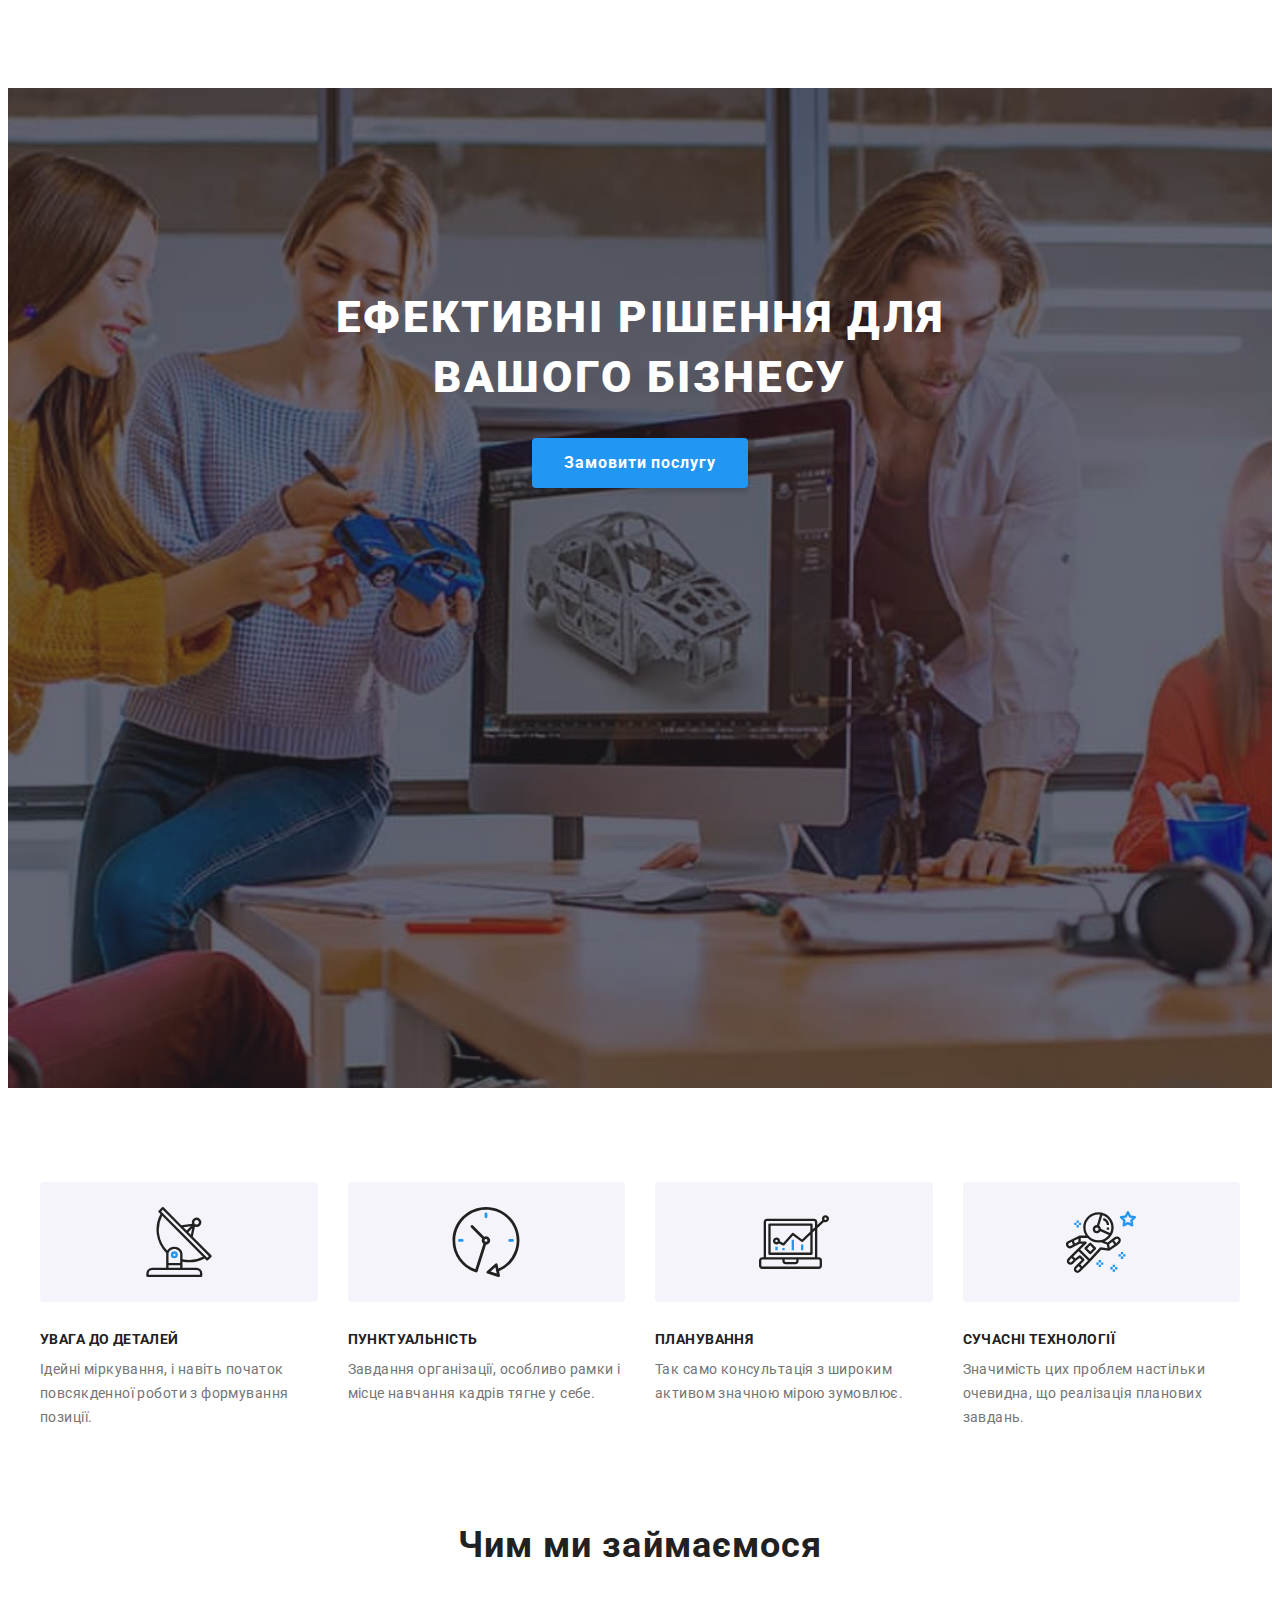
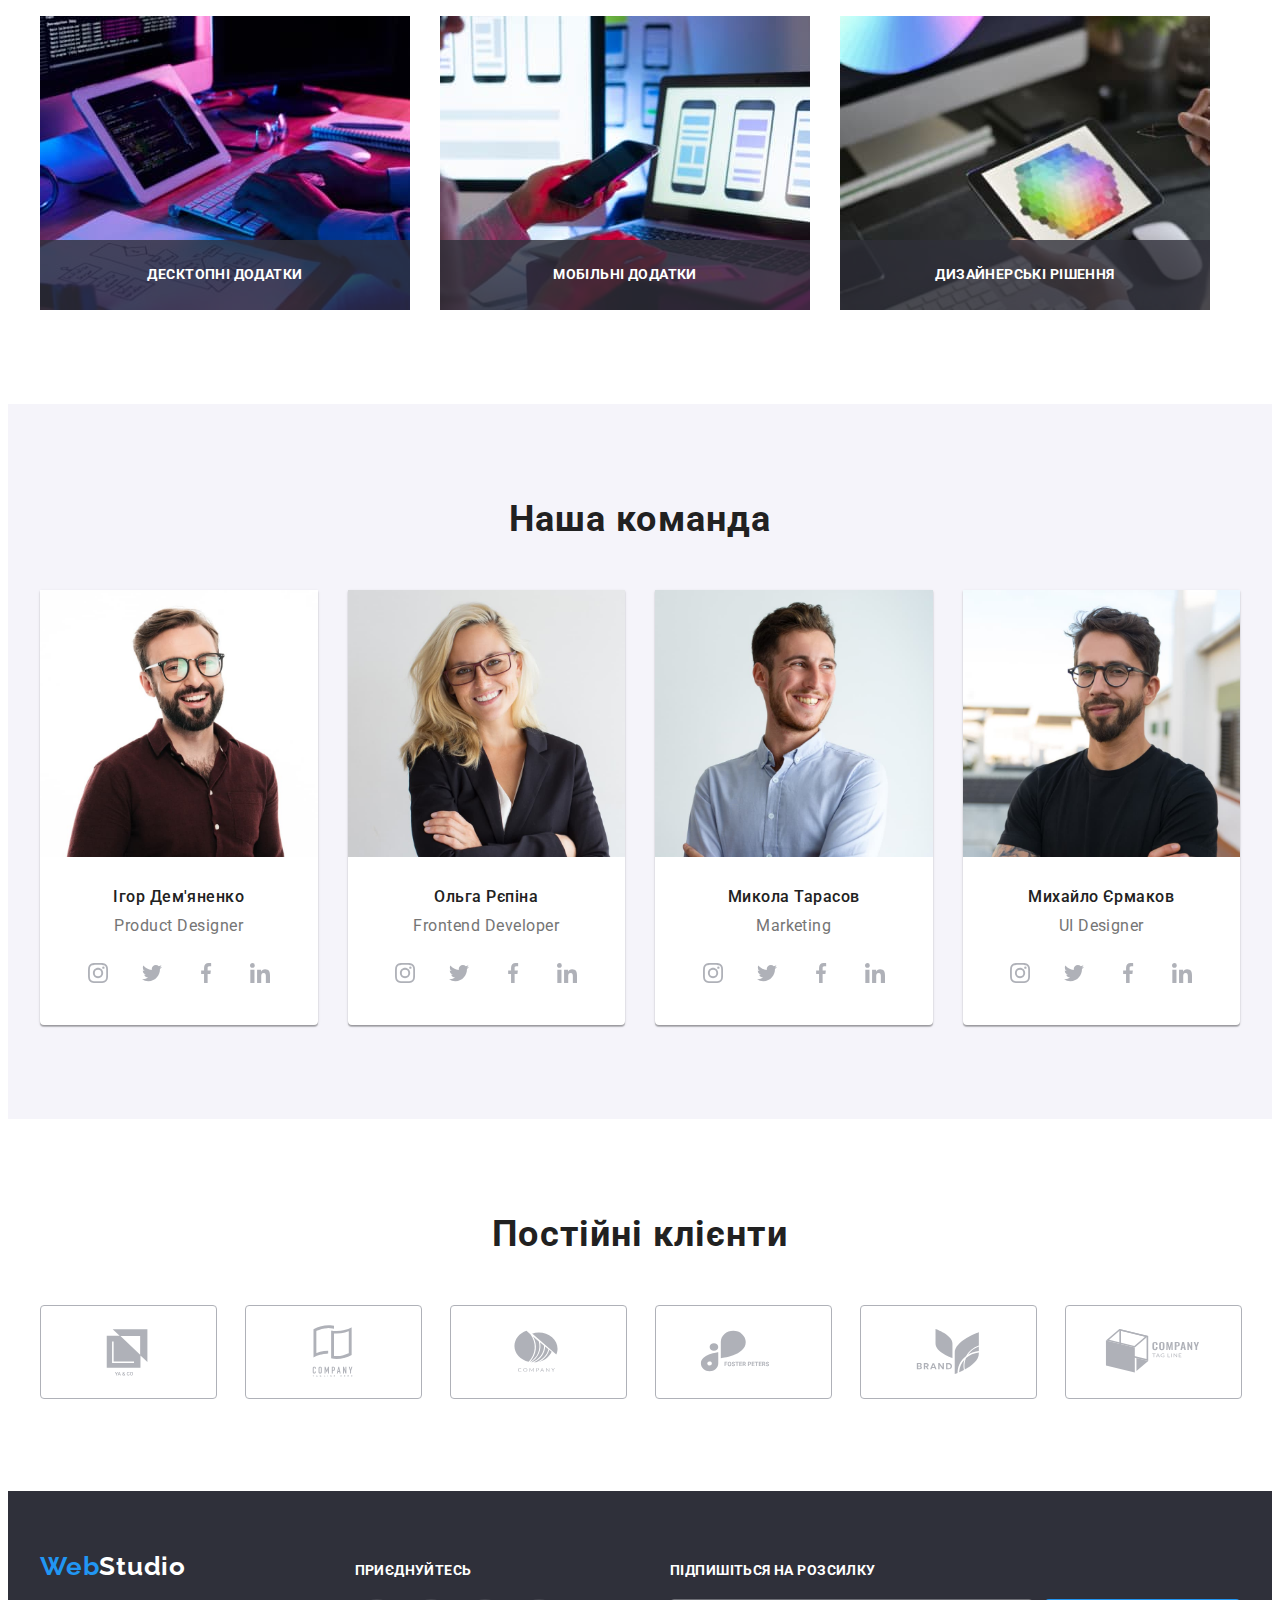
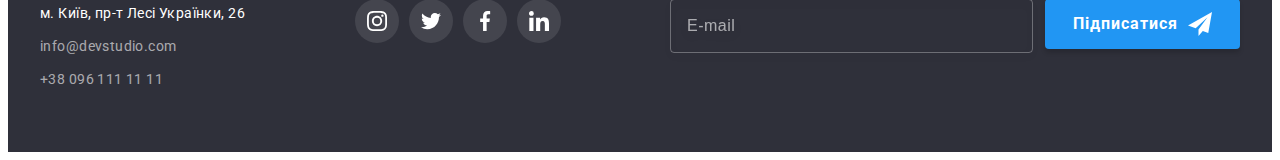
==== index.html @ 4ae37a56 "add hero mobile" ====
<!DOCTYPE html>
<html lang="uk">

<head>
    <meta charset="UTF-8">
    <meta http-equiv="X-UA-Compatible" content="IE=edge">
    <meta name="viewport" content="width=device-width, initial-scale=1.0">
    <title>WebStudio</title>
    <link rel="preconnect" href="https://fonts.googleapis.com">
    <link rel="preconnect" href="https://fonts.gstatic.com" crossorigin>
    <link
        href="https://fonts.googleapis.com/css2?family=Raleway:wght@700;900&family=Roboto:wght@400;500;700;900&display=swap"
        rel="stylesheet">
    <link rel="stylesheet" href="https://cdnjs.cloudflare.com/ajax/libs/modern-normalize/1.1.0/modern-normalize.min.css"
        integrity="sha512-wpPYUAdjBVSE4KJnH1VR1HeZfpl1ub8YT/NKx4PuQ5NmX2tKuGu6U/JRp5y+Y8XG2tV+wKQpNHVUX03MfMFn9Q=="
        crossorigin="anonymous" referrerpolicy="no-referrer">
    <link rel="stylesheet" href="./css/main.min.css">
</head>

<body>
    <!-- <header class="header">
        <div class="container header__container">
            <nav class="nav header__nav">
                <a class="logo header__logo" href="./index.html"><span class="logo--blue">Web</span>Studio</a>
                <ul class="menu header__list">
                    <li class="menu__item list">
                        <a class="link menu__link current" href="./index.html">Студія</a>
                    </li>
                    <li class="menu__item list">
                        <a class="link menu__link" href="./portfolio.html">Портфоліо</a>
                    </li>
                    <li class="menu__item list">
                        <a class="link menu__link" href="">Контакти</a>
                    </li>
                </ul>
            </nav>
            <ul class="header__list header__contact contact">
                <li class="contact__item list">
                    <a class="link contact__link" href="mailto:info@devstudio.com"><svg class="contact__icon" width="16"
                            height="12">
                            <use href="./images/icons.svg#envelope"></use>
                        </svg>info@devstudio.com</a>
                </li>
                <li class="header-item list">
                    <a class="link contact__link" href="tel:+380961111111"><svg class="contact__icon" width="16"
                            height="12">
                            <use href="./images/icons.svg#smartphone"></use>
                        </svg>+38 096 111 11 11</a>
                </li>
            </ul>
        </div>
    </header> -->
    <main class="main">
        <section class="hero section overlay">
            <div class="container hero__container">
                <h1 class="hero__title">Ефективні рішення для вашого бізнесу</h1>
                <button class="hero__btn" type="button" data-modal-open>Замовити послугу</button>
            </div>
        </section>
        <section class="features section">
            <div class="container icons">
                <h2 class="icons__title visually__hidden">Наші особливості</h2>
                <ul class="icons__list section-gap">
                    <li class="icons__item list">
                        <div class="icons__icon features__icon">
                            <svg width="70" height="70">
                                <use href="./images/icons.svg#antenna"></use>
                            </svg>
                        </div>
                        <h3 class="icons__title features__title">Увага до деталей</h3>
                        <p class="icons__text">
                            Ідейні міркування, і навіть початок повсякденної роботи з
                            формування позиції.
                        </p>
                    </li>
                    <li class="icons__item list">
                        <div class="icons__icon features__icon">
                            <svg width="70" height="70">
                                <use href="./images/icons.svg#clock"></use>
                            </svg>
                        </div>
                        <h3 class="icons__title features__title">Пунктуальність</h3>
                        <p class="icons__text">
                            Завдання організації, особливо рамки і місце навчання кадрів
                            тягне у себе.
                        </p>
                    </li>
                    <li class="icons__item list">
                        <div class="icons__icon features__icon">
                            <svg width="70" height="70">
                                <use href="./images/icons.svg#diagram"></use>
                            </svg>
                        </div>
                        <h3 class="icons__title features__title">Планування</h3>
                        <p class="icons__text">
                            Так само консультація з широким активом значною мірою зумовлює.
                        </p>
                    </li>
                    <li class="icons__item list">
                        <div class="icons__icon features__icon">
                            <svg width="70" height="70">
                                <use href="./images/icons.svg#astronaut"></use>
                            </svg>
                        </div>
                        <h3 class="icons__title features__title">Сучасні технології</h3>
                        <p class="icons__text">
                            Значимість цих проблем настільки очевидна, що реалізація
                            планових завдань.
                        </p>
                    </li>
                </ul>
            </div>
        </section>
        <section class="development section">
            <div class="container card-set">
                <h2 class="card-set__caption section-title">Чим ми займаємося</h2>
                <ul class="card-set__list section-gap">
                    <li class="card-set__item list">
                        <img class="card-set__img" src="./images/back-end.jpg" width="370" alt="Десктопні додатки">
                        <div class="wrapper">
                            <h3 class="card-set__tittle">Десктопні додатки</h3>
                        </div>
                    </li>
                    <li class="card-set__item list">
                        <img class="card-set__img" src="./images/front-end.jpg" width="370" alt="Мобільні додатки">
                        <div class="wrapper">
                            <h3 class="card-set__tittle">Мобільні додатки</h3>
                        </div>
                    </li>
                    <li class="card-set__item list">
                        <img class="card-set__img" src="./images/style.jpg" width="370" alt="Дизайнерські рішення">
                        <div class="wrapper">
                            <h3 class="card-set__tittle">Дизайнерські рішення</h3>
                        </div>
                    </li>
                </ul>
            </div>
        </section>
        <section class="team section">
            <div class="container people">
                <h2 class="people__tittle section-title">Наша команда</h2>
                <ul class="people__list section-gap">
                    <li class="people__item list">
                        <img class="team__img people__img" src="./images/igor.jpg" width="270"
                            alt="Спеціаліст Ігор Дем'яненко">
                        <h3 class="team__name people__name">Ігор Дем'яненко</h3>
                        <p class="team__text people__text">Product Designer</p>
                        <ul class="team__social-list people__social-list">
                            <li class="people__social-item list">
                                <a class="team__social-link people__social-link" href="" target="_blank"
                                    rel="noopener noreferrer nofollow">
                                    <svg class="people__social-icon" width="20" height="20">
                                        <use href="./images/icons.svg#instagram"></use>
                                    </svg></a>
                            </li>
                            <li class="people__social-item list">
                                <a class="team__social-link people__social-link" href="" target="_blank"
                                    rel="noopener noreferrer nofollow">
                                    <svg class="people__social-icon" width="20" height="20">
                                        <use href="./images/icons.svg#twitter"></use>
                                    </svg></a>
                            </li>
                            <li class="people__social-item list">
                                <a class="team__social-link people__social-link" href="" target="_blank"
                                    rel="noopener noreferrer nofollow">
                                    <svg class="people__social-icon" width="20" height="20">
                                        <use href="./images/icons.svg#facebook"></use>
                                    </svg></a>
                            </li>
                            <li class="people__social-item list">
                                <a class="team__social-link people__social-link" href="" target="_blank"
                                    rel="noopener noreferrer nofollow">
                                    <svg class="people__social-icon" width="20" height="20">
                                        <use href="./images/icons.svg#linkedin"></use>
                                    </svg></a>
                            </li>
                        </ul>
                    </li>
                    <li class="people__item list">
                        <img class="team__img people__img" src="./images/olga.jpg" width="270"
                            alt="Спеціаліст Ольга Рєпіна">
                        <h3 class="team__name people__name">Ольга Рєпіна</h3>
                        <p class="team__text people__text">Frontend Developer</p>
                        <ul class="team__social-list people__social-list">
                            <li class="people__social-item list">
                                <a class="team__social-link people__social-link" href="" target="_blank"
                                    rel="noopener noreferrer nofollow">
                                    <svg class="people__social-icon" width="20" height="20">
                                        <use href="./images/icons.svg#instagram"></use>
                                    </svg></a>
                            </li>
                            <li class="people__social-item list">
                                <a class="team__social-link people__social-link" href="" target="_blank"
                                    rel="noopener noreferrer nofollow">
                                    <svg class="people__social-icon" width="20" height="20">
                                        <use href="./images/icons.svg#twitter"></use>
                                    </svg></a>
                            </li>
                            <li class="people__social-item list">
                                <a class="team__social-link people__social-link" href="" target="_blank"
                                    rel="noopener noreferrer nofollow">
                                    <svg class="people__social-icon" width="20" height="20">
                                        <use href="./images/icons.svg#facebook"></use>
                                    </svg></a>
                            </li>
                            <li class="people__social-item list">
                                <a class="team__social-link people__social-link" href="" target="_blank"
                                    rel="noopener noreferrer nofollow">
                                    <svg class="people__social-icon" width="20" height="20">
                                        <use href="./images/icons.svg#linkedin"></use>
                                    </svg></a>
                            </li>
                        </ul>
                    </li>
                    <li class="people__item list">
                        <img class="team__img people__img" src="./images/mikola.jpg" width="270"
                            alt="Спеціаліст Микола Тарасов">
                        <h3 class="team__name people__name">Микола Тарасов</h3>
                        <p class="team__text people__text">Marketing</p>
                        <ul class="team__social-list people__social-list">
                            <li class="people__social-item list">
                                <a class="team__social-link people__social-link" href="" target="_blank"
                                    rel="noopener noreferrer nofollow">
                                    <svg class="people__social-icon" width="20" height="20">
                                        <use href="./images/icons.svg#instagram"></use>
                                    </svg></a>
                            </li>
                            <li class="people__social-item list">
                                <a class="team__social-link people__social-link" href="" target="_blank"
                                    rel="noopener noreferrer nofollow">
                                    <svg class="people__social-icon" width="20" height="20">
                                        <use href="./images/icons.svg#twitter"></use>
                                    </svg></a>
                            </li>
                            <li class="people__social-item list">
                                <a class="team__social-link people__social-link" href="" target="_blank"
                                    rel="noopener noreferrer nofollow">
                                    <svg class="people__social-icon" width="20" height="20">
                                        <use href="./images/icons.svg#facebook"></use>
                                    </svg></a>
                            </li>
                            <li class="people__social-item list">
                                <a class="team__social-link people__social-link" href="" target="_blank"
                                    rel="noopener noreferrer nofollow">
                                    <svg class="people__social-icon" width="20" height="20">
                                        <use href="./images/icons.svg#linkedin"></use>
                                    </svg></a>
                            </li>
                        </ul>
                    </li>
                    <li class="people__item list">
                        <img class="team__img people__img" src="./images/mihaylo.jpg" width="270"
                            alt="Спеціаліст Михайло Єрмаков">
                        <h3 class="team__name people__name">Михайло Єрмаков</h3>
                        <p class="team__text people__text">UI Designer</p>
                        <ul class="team__social-list people__social-list">
                            <li class="people__social-item list">
                                <a class="team__social-link people__social-link" href="" target="_blank"
                                    rel="noopener noreferrer nofollow">
                                    <svg class="people__social-icon" width="20" height="20">
                                        <use href="./images/icons.svg#instagram"></use>
                                    </svg></a>
                            </li>
                            <li class="people__social-item list">
                                <a class="team__social-link people__social-link" href="" target="_blank"
                                    rel="noopener noreferrer nofollow">
                                    <svg class="people__social-icon" width="20" height="20">
                                        <use href="./images/icons.svg#twitter"></use>
                                    </svg></a>
                            </li>
                            <li class="people__social-item list">
                                <a class="team__social-link people__social-link" href="" target="_blank"
                                    rel="noopener noreferrer nofollow">
                                    <svg class="people__social-icon" width="20" height="20">
                                        <use href="./images/icons.svg#facebook"></use>
                                    </svg></a>
                            </li>
                            <li class="people__social-item list">
                                <a class="team__social-link people__social-link" href="" target="_blank"
                                    rel="noopener noreferrer nofollow">
                                    <svg class="people__social-icon" width="20" height="20">
                                        <use href="./images/icons.svg#linkedin"></use>
                                    </svg></a>
                            </li>
                        </ul>
                    </li>
                </ul>
            </div>
        </section>
        <section class="clients section">
            <div class="container">
                <h2 class="section-title">Постійні клієнти</h2>
                <ul class="clients-list section-gap">
                    <li class="clients-item list">
                        <a class="clients-link" href="" target="_blank" rel="noopener noreferrer nofollow">
                            <svg class="clients-icon" width="106" height="60">
                                <use href="./images/icons.svg#logo1"></use>
                            </svg></a>
                    </li>
                    <li class="clients-item list">
                        <a class="clients-link" href="" target="_blank" rel="noopener noreferrer nofollow">
                            <svg class="clients-icon" width="106" height="60">
                                <use href="./images/icons.svg#logo2"></use>
                            </svg></a>
                    </li>
                    <li class="clients-item list">
                        <a class="clients-link" href="" target="_blank" rel="noopener noreferrer nofollow">
                            <svg class="clients-icon" width="106" height="60">
                                <use href="./images/icons.svg#logo3"></use>
                            </svg></a>
                    </li>
                    <li class="clients-item list">
                        <a class="clients-link" href="" target="_blank" rel="noopener noreferrer nofollow">
                            <svg class="clients-icon" width="106" height="60">
                                <use href="./images/icons.svg#logo4"></use>
                            </svg></a>
                    </li>
                    <li class="clients-item list">
                        <a class="clients-link" href="" target="_blank" rel="noopener noreferrer nofollow">
                            <svg class="clients-icon" width="106" height="60">
                                <use href="./images/icons.svg#logo5"></use>
                            </svg></a>
                    </li>
                    <li class="clients-item list">
                        <a class="clients-link" href="" target="_blank" rel="noopener noreferrer nofollow">
                            <svg class="clients-icon" width="106" height="60">
                                <use href="./images/icons.svg#logo6"></use>
                            </svg></a>
                    </li>
                </ul>
            </div>
        </section>
    </main>
    <footer class="footer">
        <div class="footer-container container">
            <div class="footer-adress-container">
                <a class="footer-logo" href="./index.html"><span class="logo--blue">Web</span>Studio</a>
                <address class="footer-address">
                    <ul class="footer-list">
                        <li class="footer-item list">
                            <a class="footer-link" href="https://goo.gl/maps/CPtrU1FHBa2aNyZL9" target="_blank"
                                rel="noopener noreferrer nofollow">м. Київ, пр-т Лесі Українки, 26</a>
                        </li>
                        <li class="footer-item list">
                            <a class="footer-contact" href="mailto:info@devstudio.com">info@devstudio.com</a>
                        </li>
                        <li class="footer-item list">
                            <a class="footer-contact" href="tel:+380961111111">+38 096 111 11 11</a>
                        </li>
                    </ul>
                </address>
            </div>
            <div class="footer-social">
                <h3 class="footer-social-tittle">Приєднуйтесь</h3>
                <ul class="footer-social-list">
                    <li class="footer-social-item list">
                        <a class="footer-social-link" href="" target="_blank" rel="noopener noreferrer nofollow">
                            <svg class="footer-social-icon" width="20" height="20">
                                <use href="./images/icons.svg#instagram"></use>
                            </svg></a>
                    </li>
                    <li class="footer-social-item list">
                        <a class="footer-social-link" href="" target="_blank" rel="noopener noreferrer nofollow">
                            <svg class="footer-social-icon" width="20" height="20">
                                <use href="./images/icons.svg#twitter"></use>
                            </svg></a>
                    </li>
                    <li class="footer-social-item list">
                        <a class="footer-social-link" href="" target="_blank" rel="noopener noreferrer nofollow">
                            <svg class="footer-social-icon" width="20" height="20">
                                <use href="./images/icons.svg#facebook"></use>
                            </svg></a>
                    </li>
                    <li class="footer-social-item list">
                        <a class="footer-social-link" href="" target="_blank" rel="noopener noreferrer nofollow">
                            <svg class="footer-social-icon" width="20" height="20">
                                <use href="./images/icons.svg#linkedin"></use>
                            </svg></a>
                    </li>
                </ul>
            </div>
            <div class="footer-subscribe">
                <h3 class="footer-social-tittle">Підпишіться на розсилку</h3>
                <form class="footer-subscribe-form">
                    <input name="subscribe-email" type="email" class="footer-subscribe-input" placeholder="E-mail"
                        required>
                    <button class="subscribe-btn" type="submit"><span class="subscribe-btn-text">Підписатися</span><svg
                            class="footer-subscribe-icon" width="24" height="24">
                            <use href="./images/icons.svg#icon-send"></use>
                        </svg></button>
                </form>
            </div>
        </div>
    </footer>
    <!-- <div class="backdrop is-hidden" data-modal>
        <div class="modal">
            <button type="button" class="modal-close" data-modal-close>
                <svg class="close-icon" width="18" height="18">
                    <use href="./images/icons.svg#close"></use>
                </svg>
            </button>
            <p class="modal-tittle">Залиште свої дані, ми вам передзвонимо</p>
            <form class="modal-form">
                <label for="user-name" class="input-label">Ім'я</label>
                <div class="modal-input-wrap">
                    <input id="user-name" name="user-name" type="text" class="modal-input" required>
                    <svg class="modal-input-icon" width="18" height="18">
                        <use href="./images/icons.svg#person"></use>
                    </svg>
                </div>
                <label for="user-tell" class="input-label">Телефон</label>
                <div class="modal-input-wrap">
                    <input id="user-tell" name="user-tell" type="tel" class="modal-input" required>
                    <svg class="modal-input-icon" width="18" height="18">
                        <use href="./images/icons.svg#phone"></use>
                    </svg>
                </div>
                <label for="user-email" class="input-label">Пошта</label>
                <div class="modal-input-wrap">
                    <input id="user-email" name="user-email" type="email" class="modal-input" required>
                    <svg class="modal-input-icon" width="18" height="18">
                        <use href="./images/icons.svg#email"></use>
                    </svg>
                </div>
                <label for="user-comm" class="input-label">Коментар</label>
                <textarea name="user-comm" id="user-comm" class="modal-comm" placeholder="Введіть текст"></textarea>
                <label class="checkbox-label">
                    <input type="checkbox" class="checkbox visually__hidden">
                    <span class="checkbox-icon"><svg width="16" height="15">
                            <use href="./images/icons.svg#icon-uncheck"></use>
                        </svg></span>
                    <span class="checkbox-icon-check"><svg width="16" height="15">
                            <use href="./images/icons.svg#icon-check"></use>
                        </svg></span>Погоджуюся з розсилкою та приймаю <a href="" class="rules-link">Умови
                        договору</a></label>
                <button class="subscribe-btn" type="submit"><span class="subscribe-btn-text">Відправити</span></button>
            </form>

        </div>
    </div> -->
    <script src="./js/modal.js"></script>
</body>

</html>
---- css/main.min.css ----
:root{--most-text-color: #757575;--tittle-text-color: #212121;--logo-color: #000000;--secondary-link-color: #2196f3;--bcgnd-hero-color: #2f303a;--main-hero-color: #ffffff;--bcgnd-team-color: #f5f4fa;--bcgnd-color: #ffffff;--logo-footer-color: #ffffff;--filter-secondary-color: #f5f4fa;--filter-border-color: #eeeeee;--svg-main-color: #afb1b8;--timing-function: cubic-bezier(0.4, 0, 0.2, 1);--time-delay: 250ms}.visually__hidden{position:absolute;width:1px;height:1px;margin:-1px;border:0;padding:0;white-space:nowrap;-webkit-clip-path:inset(100%);clip-path:inset(100%);clip:rect(0 0 0 0);overflow:hidden}.subscribe-btn,.footer-social-link,.footer-social-list,.team__social-link,.team__social-list,.wrapper,.features__icon,.header__contact,.header__container,.header__nav,.modal-close{display:flex;align-items:center}p,h1,h2,h3,h4,h5,h6{margin:0}ul,ol{margin:0;padding-left:0}button{cursor:pointer}address{font-style:normal}img{display:block;max-width:100%;height:auto;width:100%}.list{list-style:none}body{font-family:"Roboto",sans-serif;color:var(--most-text-color);background-color:var(--bcgnd-color);font-size:14px}.section{padding-top:60px;padding-bottom:60px}@media screen and (min-width: 1200px){.section{padding-top:94px;padding-bottom:94px}}.section-gap{display:flex;flex-wrap:wrap;gap:30px}.section-title{margin-bottom:30px;font-size:28px;line-height:1.18;letter-spacing:0.03em;text-align:center;color:var(--tittle-text-color)}@media screen and (min-width: 1200px){.section-title{font-size:36px;line-height:1.17;letter-spacing:0.03em;margin-bottom:50px}}.main{padding-top:80px}@media screen and (max-width: 767px){.main{padding-top:60px}}.container{width:100%;padding-left:15px;padding-right:15px;margin:0 auto}@media screen and (min-width: 480px){.container{max-width:480px}}@media screen and (min-width: 768px){.container{max-width:768px}}@media screen and (min-width: 1200px){.container{max-width:1200px}}.backdrop{position:fixed;top:0;width:100%;height:100%;background-color:rgba(0,0,0,.2);transition:opacity var(--time-delay) var(--timing-function),visibility var(--time-delay) var(--timing-function);z-index:2}.modal{width:528px;min-height:581px;background-color:var(--bcgnd-color);box-shadow:0px 1px 3px rgba(0,0,0,.12),0px 1px 1px rgba(0,0,0,.14),0px 2px 1px rgba(0,0,0,.2);border-radius:4px;position:absolute;top:50%;left:50%;transform:translate(-50%, -50%);transition:transform var(--time-delay) var(--timing-function);padding:40px}.modal-close{position:absolute;top:8px;right:8px;width:30px;height:30px;background-color:rgba(0,0,0,0);border-radius:50%;border:1px solid rgba(0,0,0,.1);justify-content:center;fill:var(--logo-color);transition:fill var(--time-delay) var(--timing-function)}.modal-close:hover,.modal-close:focus{fill:var(--secondary-link-color)}.backdrop.is-hidden{opacity:0;pointer-events:none;visibility:hidden}.backdrop.is-hidden .modal{transform:translate(-50%, -50%) scaley(0) rotate(-180deg)}.modal-tittle{font-weight:700;font-size:20px;line-height:1.15;letter-spacing:0.03em;text-align:center;color:var(--tittle-text-color);margin-bottom:12px}.input-label{display:block;margin-bottom:4px;font-size:12px;line-height:1.17;letter-spacing:0.01em;color:var(--most-text-color)}.modal-input{width:100%;height:40px;border:1px solid rgba(33,33,33,.2);border-radius:4px;padding-left:42px;outline:rgba(0,0,0,0);transition:border-color var(--time-delay) var(--timing-function);cursor:pointer}.modal-input:focus,.modal-input:hover{border-color:var(--secondary-link-color)}.modal-input-wrap{position:relative;margin-bottom:10px}.modal-input-icon{position:absolute;left:12px;top:50%;transform:translateY(-50%);fill:var(--tittle-text-color);transition:fill var(--time-delay) var(--timing-function)}.modal-input:focus+.modal-input-icon,.modal-input:hover+.modal-input-icon{fill:var(--secondary-link-color)}.modal-comm{width:100%;height:120px;resize:none;border:1px solid rgba(33,33,33,.2);border-radius:4px;padding:12px 16px;outline:rgba(0,0,0,0);transition:border-color var(--time-delay) var(--timing-function);margin-bottom:20px;display:block;cursor:pointer}.modal-comm::-moz-placeholder{font-size:12px;line-height:1.17;letter-spacing:0.01em;color:rgba(117,117,117,.5)}.modal-comm:-ms-input-placeholder{font-size:12px;line-height:1.17;letter-spacing:0.01em;color:rgba(117,117,117,.5)}.modal-comm::placeholder{font-size:12px;line-height:1.17;letter-spacing:0.01em;color:rgba(117,117,117,.5)}.modal-comm:focus,.modal-comm:hover{border-color:var(--secondary-link-color)}.rules-link{color:var(--secondary-link-color)}.checkbox-label{font-size:14px;line-height:1.71;letter-spacing:0.03em;color:var(--most-text-color);display:block;text-align:center;position:relative;margin-left:16px;margin-bottom:30px}.checkbox-icon{position:absolute;left:2px;top:3px}.checkbox:checked~.checkbox-icon{opacity:0}.checkbox-icon-check{opacity:0;position:absolute;left:2px;top:3px}.checkbox:checked~.checkbox-icon-check{opacity:1}.header{padding-top:24px;padding-bottom:24px;border-bottom:1px solid #ececec;position:fixed;width:100%;background-color:var(--bcgnd-color);z-index:1}.header__list{display:flex;gap:50px}.header__contact{margin-left:auto}.link{text-decoration:none;color:var(--tittle-text-color);font-weight:500;line-height:1.14;letter-spacing:.02em;position:relative}.menu__link{color:var(--tittle-text-color);transition:color var(--time-delay) var(--timing-function)}.menu__link:hover,.menu__link:focus{color:var(--secondary-link-color)}.menu__link::after,.menu__link::after{content:"";display:block;width:100%;height:4px;border-radius:2px;background-color:var(--secondary-link-color);position:absolute;bottom:-32px;transform:scaleX(0);transition:transform var(--time-delay) var(--timing-function)}.menu__link:hover::after,.menu__link:focus::after{transform:scaleX(1)}.contact__link{color:var(--most-text-color);transition:color var(--time-delay) var(--timing-function)}.contact__link:hover,.contact__link:focus{color:var(--secondary-link-color)}.contact__link::after,.contact__link::after{content:"";display:block;width:100%;height:4px;border-radius:2px;background-color:var(--secondary-link-color);position:absolute;bottom:-32px;transform:scaleX(0);transition:transform var(--time-delay) var(--timing-function)}.contact__link:hover::after,.contact__link:focus::after{transform:scaleX(1)}.contact__icon{margin-right:10px;fill:currentColor}.logo{text-decoration:none;font-family:"Raleway";font-size:26px;line-height:1.19;letter-spacing:0.03em}.header__logo{margin-right:93px;color:var(--logo-color)}.logo--blue{color:var(--secondary-link-color)}.current{color:var(--secondary-link-color)}.current::before{content:"";display:block;width:100%;height:4px;border-radius:2px;background-color:var(--secondary-link-color);position:absolute;bottom:-32px}.hero{background-color:#c4c4c4;color:var(--main-hero-color);padding:118px 60px}@media screen and (min-width: 1200px){.hero{padding-top:200px;padding-bottom:200px}}.hero__container{padding:0}.hero__title{max-width:360px;font-weight:900;font-size:26px;line-height:1.62;letter-spacing:0.06em;text-align:center;text-transform:uppercase;margin-right:auto;margin-left:auto;margin-bottom:30px}@media screen and (min-width: 1200px){.hero__title{max-width:696px;font-size:44px;line-height:1.36;letter-spacing:0.06em}}.hero__btn{color:var(--main-hero-color);background-color:var(--secondary-link-color);font-family:inherit;font-weight:700;font-size:16px;line-height:1.88;letter-spacing:0.06em;box-shadow:0px 4px 4px rgba(0,0,0,.15);border-radius:4px;border:none;width:200px;height:50px;text-align:center;margin:0 auto;display:block;transition:background-color var(--time-delay) var(--timing-function)}@media screen and (min-width: 1200px){.hero__btn{width:216px}}.hero__btn:hover,.hero__btn:focus{background-color:#188ce8;box-shadow:0px 4px 4px rgba(0,0,0,.15);border-radius:4px}.overlay{height:400px;margin-left:auto;margin-right:auto;background-image:linear-gradient(rgba(47, 48, 58, 0.4), rgba(47, 48, 58, 0.4)),url("../images/hero.jpg");background-repeat:no-repeat;background-size:cover;background-position:center}@media screen and (min-width: 1200px){.overlay{max-width:1600px;height:600px}}.features{padding-bottom:0}@media screen and (max-width: 1199px){.features{padding-bottom:60px}}.icons__icon{width:100%;height:120px;background-color:#f5f4fa;border-radius:4px}.features__icon{margin-bottom:30px;justify-content:center}.icons__item{width:100%}@media screen and (min-width: 768px){.icons__item{width:calc((100% - 30px)/2)}}@media screen and (min-width: 1200px){.icons__item{width:calc((100% - 90px)/4)}}.features__title{margin-bottom:10px}.icons__title{font-size:14px;line-height:1.14;letter-spacing:0.03em;text-transform:uppercase;color:var(--tittle-text-color)}@media screen and (max-width: 767px){.icons__title{text-align:center}}.icons__text{line-height:1.71;letter-spacing:.03em}@media screen and (max-width: 1199px){.development{display:none}}.card-set__item{position:relative}.card-set__tittle{font-size:14px;line-height:1.14;letter-spacing:0.03em;text-transform:uppercase;color:var(--bcgnd-color)}.wrapper{position:absolute;bottom:0;width:100%;height:70px;background-color:rgba(47,48,58,.8);justify-content:center}.team{background-color:var(--bcgnd-team-color)}.team__img{margin-bottom:30px}.people__item{background-color:var(--bcgnd-color);box-shadow:0px 1px 3px rgba(0,0,0,.12),0px 1px 1px rgba(0,0,0,.14),0px 2px 1px rgba(0,0,0,.2);border-radius:0px 0px 4px 4px;padding-bottom:24px;width:100%}@media screen and (min-width: 768px){.people__item{width:calc((100% - 30px)/2)}}@media screen and (min-width: 1200px){.people__item{width:calc((100% - 90px)/4);padding-bottom:30px}}.people__name{font-weight:500;font-size:16px;line-height:1.19;letter-spacing:0.03em;text-align:center;color:var(--tittle-text-color)}.team__name{margin-bottom:10px}.team__text{margin-bottom:16px}.people__text{font-size:16px;line-height:1.19;letter-spacing:0.03em;text-align:center}.team__social-list{gap:10px;margin:0 auto}.people__social-list{width:206px}.people__social-item{width:44px;height:44px}.team__social-link{justify-content:center}.people__social-link{border-radius:50%;width:100%;height:100%;color:var(--svg-main-color);transition:background-color var(--time-delay) var(--timing-function),color var(--time-delay) var(--timing-function)}.people__social-link:hover,.people__social-link:focus{background-color:var(--secondary-link-color);color:var(--bcgnd-color)}.people__social-icon{fill:currentColor}.clients-link{width:100%;height:100%;display:flex;align-items:center;justify-content:center;color:var(--svg-main-color);border:1px solid #afb1b8;border-radius:4px;transition:color var(--time-delay) var(--timing-function),border var(--time-delay) var(--timing-function)}.clients-link:hover,.clients-link:focus{color:var(--secondary-link-color);border:1px solid var(--secondary-link-color)}.clients-icon{fill:currentColor}.clients-item{width:calc((100% - 30px)/2);height:92px}@media screen and (min-width: 768px){.clients-item{width:calc((100% - 60px)/3)}}@media screen and (min-width: 1200px){.clients-item{width:calc((100% - 150px)/6)}}.footer{background-color:var(--bcgnd-hero-color);padding-top:60px;padding-bottom:60px}.footer-logo{text-decoration:none;font-family:"Raleway";font-weight:700;font-size:26px;line-height:1.19;letter-spacing:0.03em;color:var(--logo-footer-color);margin-bottom:20px;display:block}.footer-item:not(:last-child){margin-bottom:8px}@media screen and (min-width: 1200px){.footer-item:not(:last-child){margin-bottom:9px}}.footer-link,.footer-contact{text-decoration:none;line-height:1.71;letter-spacing:.03em}.footer-link{color:var(--main-hero-color)}.footer-contact{color:rgba(255,255,255,.6);transition:color var(--time-delay) var(--timing-function)}.footer-contact:hover,.footer-contact:focus{color:var(--secondary-link-color)}.footer-container{display:flex}@media screen and (max-width: 767px){.footer-container{gap:60px}}@media screen and (max-width: 1199px){.footer-container{text-align:center;flex-wrap:wrap;justify-content:center}}@media screen and (min-width: 1200px){.footer-container{align-items:baseline;justify-content:space-between}}.footer-social-list{width:206px;gap:10px;margin:0 auto}.footer-social-item{width:44px;height:44px}.footer-social-link{border-radius:50%;width:100%;height:100%;justify-content:center;background-color:rgba(255,255,255,.1);transition:background-color var(--time-delay) var(--timing-function)}.footer-social-link:hover,.footer-social-link:focus{background-color:var(--secondary-link-color)}.footer-social-icon{fill:var(--bcgnd-color)}.footer-social-tittle{font-size:14px;line-height:1.14;letter-spacing:0.03em;text-transform:uppercase;color:var(--bcgnd-color);margin-bottom:20px}@media screen and (min-width: 1200px){.footer-subscribe-form{display:flex;gap:12px}}.footer-subscribe{width:100%}@media screen and (min-width: 768px)and (max-width: 1199px){.footer-subscribe{width:450px;margin-top:60px}}@media screen and (min-width: 1200px){.footer-subscribe{width:570px}}.footer-subscribe-input{width:100%;height:50px;background-color:rgba(0,0,0,0);border:1px solid rgba(255,255,255,.3);filter:drop-shadow(0px 4px 4px rgba(0, 0, 0, 0.15));border-radius:4px;padding-left:16px;padding-right:16px;font-size:16px;line-height:1.25;letter-spacing:0.03em;color:var(--bcgnd-color);outline:rgba(0,0,0,0);margin-bottom:20px}.footer-subscribe-input::-moz-placeholder{font-size:16px;line-height:1.25;letter-spacing:0.03em;color:rgba(255,255,255,.6)}.footer-subscribe-input:-ms-input-placeholder{font-size:16px;line-height:1.25;letter-spacing:0.03em;color:rgba(255,255,255,.6)}.footer-subscribe-input::placeholder{font-size:16px;line-height:1.25;letter-spacing:0.03em;color:rgba(255,255,255,.6)}@media screen and (min-width: 1200px){.footer-subscribe-input{width:358px}}@media screen and (min-width: 768px)and (max-width: 1199px){.footer-adress-container{margin-right:165px}}.subscribe-btn{color:var(--main-hero-color);background-color:var(--secondary-link-color);font-family:inherit;font-weight:700;font-size:16px;line-height:1.88;letter-spacing:0.06em;box-shadow:0px 4px 4px rgba(0,0,0,.15);border-radius:4px;border:none;width:200px;height:50px;margin:0 auto;gap:10px;justify-content:center;padding:13px 28px;transition:background-color var(--time-delay) var(--timing-function)}.subscribe-btn:hover,.subscribe-btn:focus{background-color:#188ce8;box-shadow:0px 4px 4px rgba(0,0,0,.15);border-radius:4px}.filter-list{display:flex;margin-bottom:50px;gap:8px;justify-content:center}.filter-btn{font-family:inherit;font-weight:500;font-size:16px;line-height:1.62;letter-spacing:0.03em;text-align:center;color:var(--tittle-text-color);background-color:var(--filter-secondary-color);border-radius:4px;border:none;cursor:pointer;padding:6px 22px;transition:color var(--time-delay) var(--timing-function),background-color var(--time-delay) var(--timing-function),box-shadow var(--time-delay) var(--timing-function)}.filter-btn:focus,.filter-btn:hover{color:var(--main-hero-color);background-color:var(--secondary-link-color);box-shadow:0px 3px 1px rgba(0,0,0,.1),0px 1px 2px rgba(0,0,0,.08),0px 2px 2px rgba(0,0,0,.12);border-radius:4px;border:none}.galery-title{position:absolute;white-space:nowrap;width:1px;height:1px;overflow:hidden;border:0;padding:0;clip:rect(0 0 0 0);-webkit-clip-path:inset(50%);clip-path:inset(50%);margin:-1px}.galery-list{flex-wrap:wrap}.galery-item{width:calc((100% - 60px)/3);border:1px solid var(--filter-border-color)}.galery-card{font-size:18px;line-height:3;letter-spacing:0.06em;color:var(--tittle-text-color);margin-bottom:4px}.galery-article{font-size:16px;line-height:1.88;letter-spacing:0.03em;color:var(--most-text-color)}.galery-link{text-decoration:none;display:block;transition:box-shadow var(--time-delay) var(--timing-function)}.galery-link:hover,.galery-link:focus{box-shadow:0px 1px 1px rgba(0,0,0,.12),0px 4px 4px rgba(0,0,0,.06),1px 4px 6px rgba(0,0,0,.16)}.galery-text{position:absolute;top:0;padding:63px 24px;font-size:18px;line-height:1.56;letter-spacing:0.03em;color:var(--main-hero-color);background-color:rgba(33,150,243,.9);height:100%;transform:translateY(101%);transition:transform var(--time-delay) var(--timing-function)}.galery-item:hover .galery-text,.galery-item:focus .galery-text{transform:translateY(0)}.galery-text-wrap{position:relative;overflow:hidden}.card-padding{padding:20px 24px}/*# sourceMappingURL=main.min.css.map */
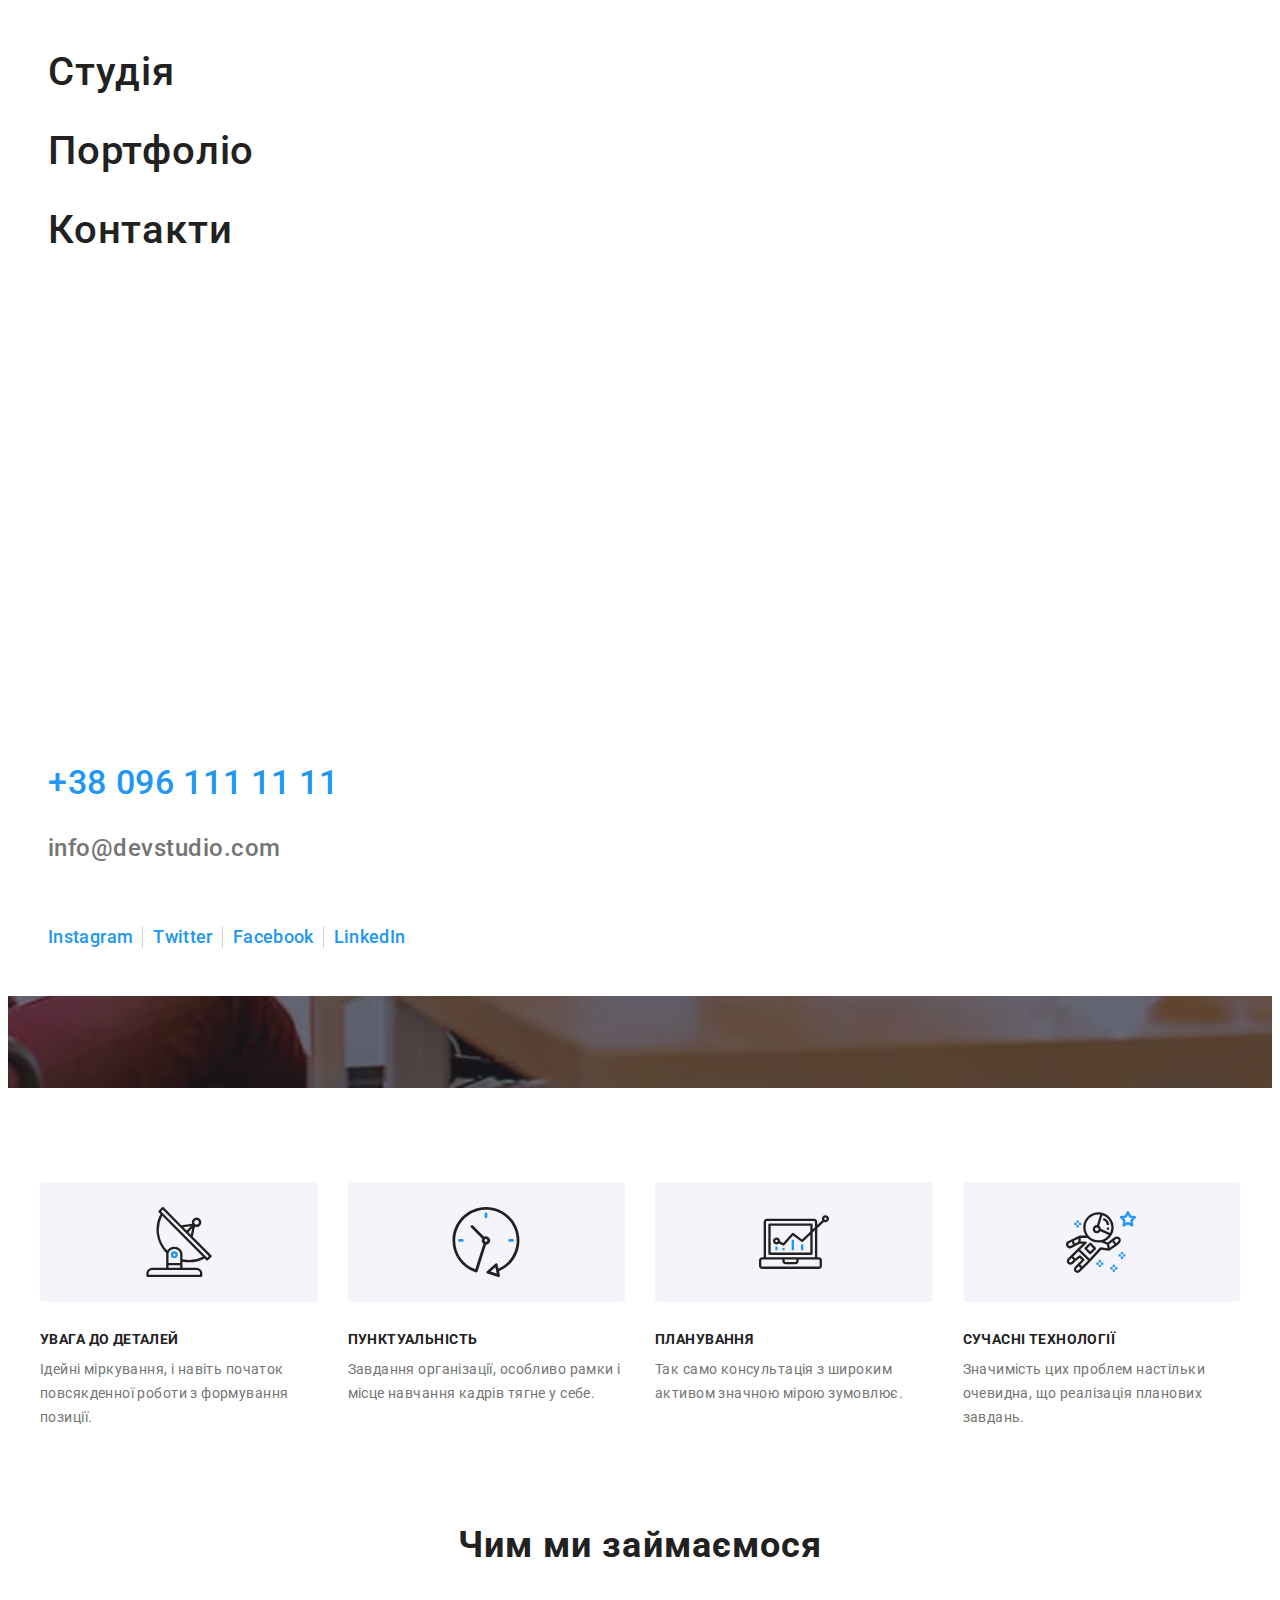
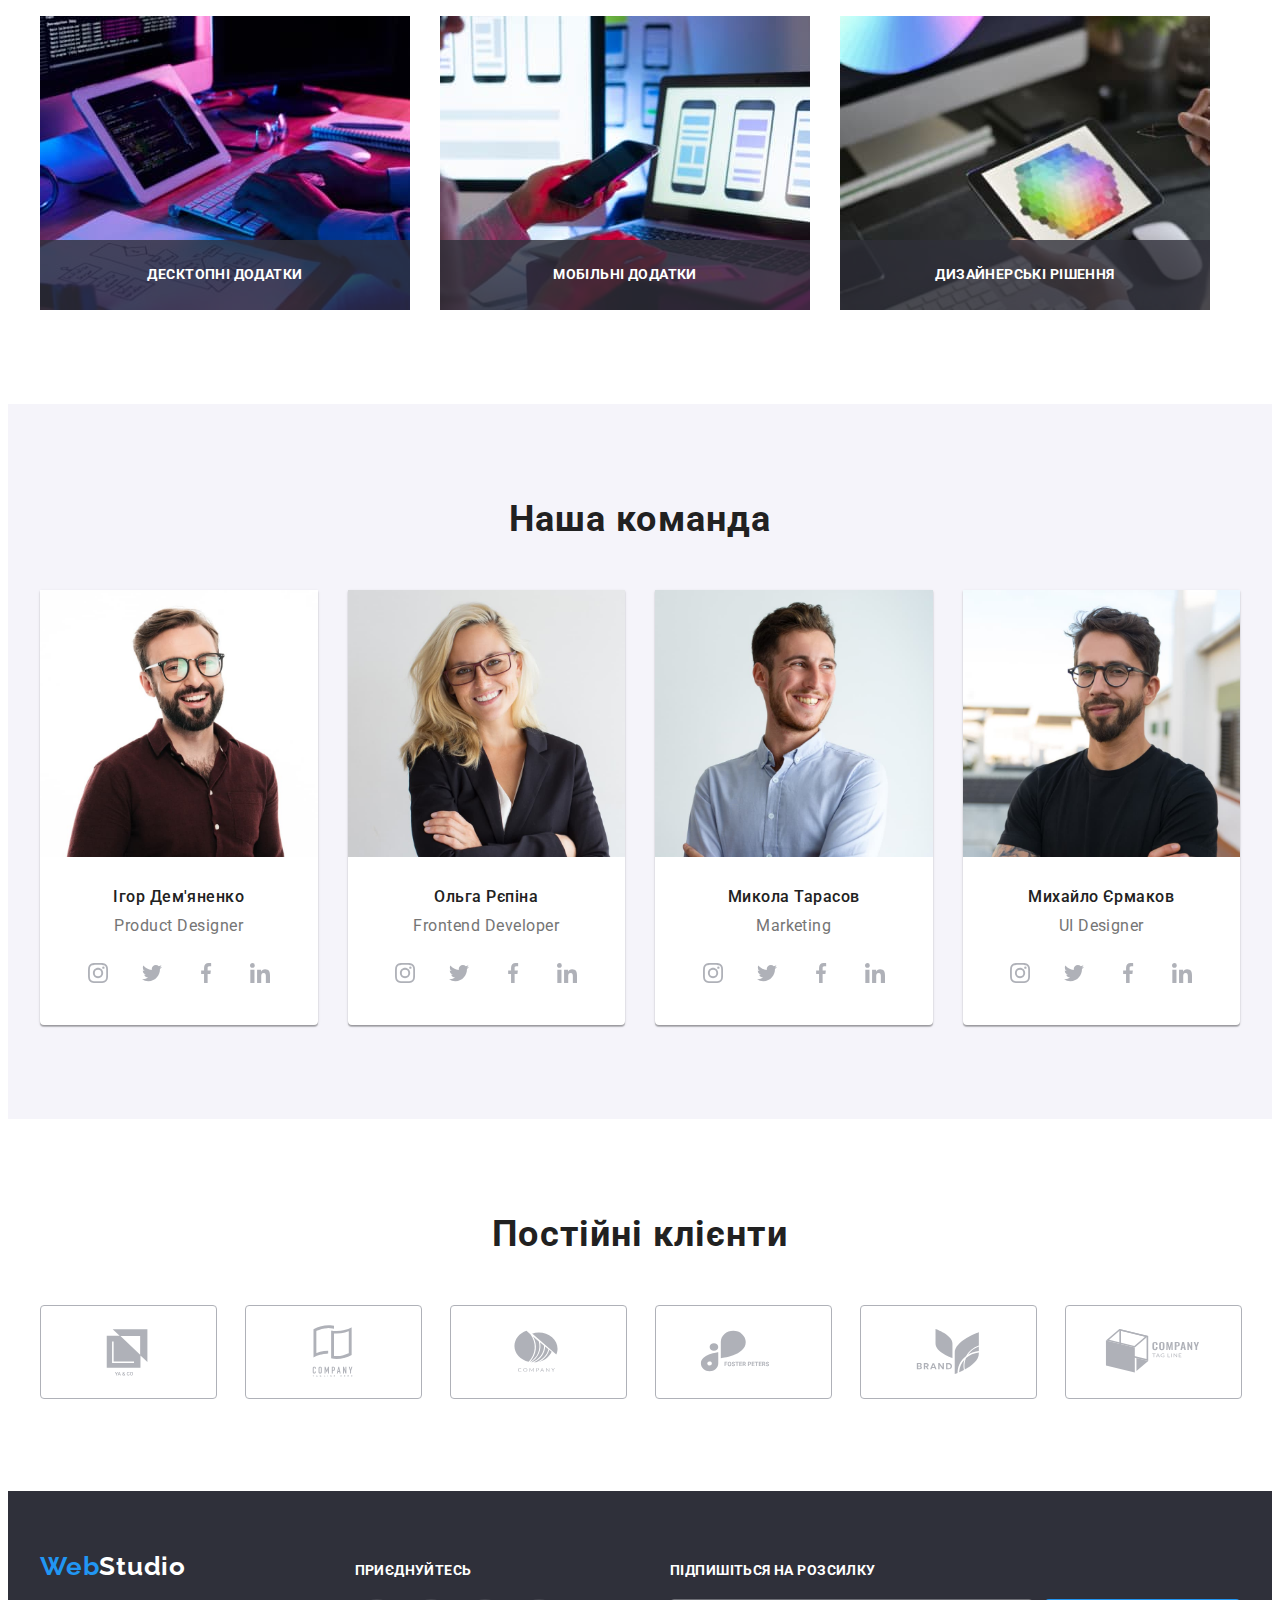
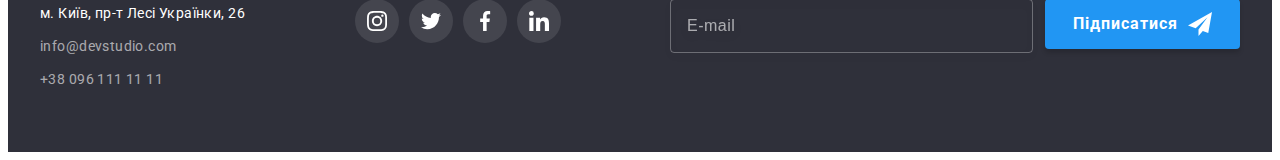
==== commit 661c410f: "add mob menu" ====
--- a/index.html
+++ b/index.html
@@ -18,7 +18,7 @@
 </head>
 
 <body>
-    <!-- <header class="header">
+    <header class="header">
         <div class="container header__container">
             <nav class="nav header__nav">
                 <a class="logo header__logo" href="./index.html"><span class="logo--blue">Web</span>Studio</a>
@@ -48,8 +48,52 @@
                         </svg>+38 096 111 11 11</a>
                 </li>
             </ul>
+            <button type="button" class="mob-button mob-button--open"><svg class="mob-menu-icon" width="40" height="40">
+                    <use href="./images/icons.svg#menu_40px"></use>
+                </svg></button>
         </div>
-    </header> -->
+        <div class="mob-menu">
+            <div class="mob-menu-wrap">
+                <button type="button" class="mob-button mob-button--close"><svg class="mob-menu-icon" width="40"
+                        height="40">
+                        <use href="./images/icons.svg#close_40px"></use>
+                    </svg></button>
+                <nav class="mob-menu__nav">
+                    <ul class="mob-menu__list">
+                        <li class="mob-menu__item list">
+                            <a class="link mob-menu__link current-mob" href="./index.html">Студія</a>
+                        </li>
+                        <li class="mob-menu__item list">
+                            <a class="link mob-menu__link" href="./portfolio.html">Портфоліо</a>
+                        </li>
+                        <li class="mob-menu__item list">
+                            <a class="link mob-menu__link" href="">Контакти</a>
+                        </li>
+                    </ul>
+                </nav>
+                <div class="mob-menu-contacts">
+                    <ul class="mob-contact">
+                        <li class="mob-contact__item list">
+                        <li class="mob-contact__item list">
+                            <a class="link mob-contact__number" href="tel:+380961111111">+38 096 111 11 11</a>
+                        </li>
+                        <a class="link mob-contact__mail" href="mailto:info@devstudio.com">info@devstudio.com</a>
+                        </li>
+                    </ul>
+                    <ul class="mob-social">
+                        <li class="mob-social__item list"><a class="link mob-social__link" href="" target="_blank"
+                                rel="noopener noreferrer nofollow">Instagram</a></li>
+                        <li class="mob-social__item list"><a class="link mob-social__link" href="" target="_blank"
+                                rel="noopener noreferrer nofollow">Twitter</a></li>
+                        <li class="mob-social__item list"><a class="link mob-social__link" href="" target="_blank"
+                                rel="noopener noreferrer nofollow">Facebook</a></li>
+                        <li class="mob-social__item list"><a class="link mob-social__link" href="" target="_blank"
+                                rel="noopener noreferrer nofollow">LinkedIn</a></li>
+                    </ul>
+                </div>
+            </div>
+        </div>
+    </header>
     <main class="main">
         <section class="hero section overlay">
             <div class="container hero__container">
@@ -392,7 +436,7 @@
             </div>
         </div>
     </footer>
-    <!-- <div class="backdrop is-hidden" data-modal>
+    <div class="backdrop is-hidden" data-modal>
         <div class="modal">
             <button type="button" class="modal-close" data-modal-close>
                 <svg class="close-icon" width="18" height="18">
@@ -437,7 +481,7 @@
             </form>
 
         </div>
-    </div> -->
+    </div>
     <script src="./js/modal.js"></script>
 </body>
 
--- a/css/main.min.css
+++ b/css/main.min.css
@@ -1 +1 @@
-:root{--most-text-color: #757575;--tittle-text-color: #212121;--logo-color: #000000;--secondary-link-color: #2196f3;--bcgnd-hero-color: #2f303a;--main-hero-color: #ffffff;--bcgnd-team-color: #f5f4fa;--bcgnd-color: #ffffff;--logo-footer-color: #ffffff;--filter-secondary-color: #f5f4fa;--filter-border-color: #eeeeee;--svg-main-color: #afb1b8;--timing-function: cubic-bezier(0.4, 0, 0.2, 1);--time-delay: 250ms}.visually__hidden{position:absolute;width:1px;height:1px;margin:-1px;border:0;padding:0;white-space:nowrap;-webkit-clip-path:inset(100%);clip-path:inset(100%);clip:rect(0 0 0 0);overflow:hidden}.subscribe-btn,.footer-social-link,.footer-social-list,.team__social-link,.team__social-list,.wrapper,.features__icon,.header__contact,.header__container,.header__nav,.modal-close{display:flex;align-items:center}p,h1,h2,h3,h4,h5,h6{margin:0}ul,ol{margin:0;padding-left:0}button{cursor:pointer}address{font-style:normal}img{display:block;max-width:100%;height:auto;width:100%}.list{list-style:none}body{font-family:"Roboto",sans-serif;color:var(--most-text-color);background-color:var(--bcgnd-color);font-size:14px}.section{padding-top:60px;padding-bottom:60px}@media screen and (min-width: 1200px){.section{padding-top:94px;padding-bottom:94px}}.section-gap{display:flex;flex-wrap:wrap;gap:30px}.section-title{margin-bottom:30px;font-size:28px;line-height:1.18;letter-spacing:0.03em;text-align:center;color:var(--tittle-text-color)}@media screen and (min-width: 1200px){.section-title{font-size:36px;line-height:1.17;letter-spacing:0.03em;margin-bottom:50px}}.main{padding-top:80px}@media screen and (max-width: 767px){.main{padding-top:60px}}.container{width:100%;padding-left:15px;padding-right:15px;margin:0 auto}@media screen and (min-width: 480px){.container{max-width:480px}}@media screen and (min-width: 768px){.container{max-width:768px}}@media screen and (min-width: 1200px){.container{max-width:1200px}}.backdrop{position:fixed;top:0;width:100%;height:100%;background-color:rgba(0,0,0,.2);transition:opacity var(--time-delay) var(--timing-function),visibility var(--time-delay) var(--timing-function);z-index:2}.modal{width:528px;min-height:581px;background-color:var(--bcgnd-color);box-shadow:0px 1px 3px rgba(0,0,0,.12),0px 1px 1px rgba(0,0,0,.14),0px 2px 1px rgba(0,0,0,.2);border-radius:4px;position:absolute;top:50%;left:50%;transform:translate(-50%, -50%);transition:transform var(--time-delay) var(--timing-function);padding:40px}.modal-close{position:absolute;top:8px;right:8px;width:30px;height:30px;background-color:rgba(0,0,0,0);border-radius:50%;border:1px solid rgba(0,0,0,.1);justify-content:center;fill:var(--logo-color);transition:fill var(--time-delay) var(--timing-function)}.modal-close:hover,.modal-close:focus{fill:var(--secondary-link-color)}.backdrop.is-hidden{opacity:0;pointer-events:none;visibility:hidden}.backdrop.is-hidden .modal{transform:translate(-50%, -50%) scaley(0) rotate(-180deg)}.modal-tittle{font-weight:700;font-size:20px;line-height:1.15;letter-spacing:0.03em;text-align:center;color:var(--tittle-text-color);margin-bottom:12px}.input-label{display:block;margin-bottom:4px;font-size:12px;line-height:1.17;letter-spacing:0.01em;color:var(--most-text-color)}.modal-input{width:100%;height:40px;border:1px solid rgba(33,33,33,.2);border-radius:4px;padding-left:42px;outline:rgba(0,0,0,0);transition:border-color var(--time-delay) var(--timing-function);cursor:pointer}.modal-input:focus,.modal-input:hover{border-color:var(--secondary-link-color)}.modal-input-wrap{position:relative;margin-bottom:10px}.modal-input-icon{position:absolute;left:12px;top:50%;transform:translateY(-50%);fill:var(--tittle-text-color);transition:fill var(--time-delay) var(--timing-function)}.modal-input:focus+.modal-input-icon,.modal-input:hover+.modal-input-icon{fill:var(--secondary-link-color)}.modal-comm{width:100%;height:120px;resize:none;border:1px solid rgba(33,33,33,.2);border-radius:4px;padding:12px 16px;outline:rgba(0,0,0,0);transition:border-color var(--time-delay) var(--timing-function);margin-bottom:20px;display:block;cursor:pointer}.modal-comm::-moz-placeholder{font-size:12px;line-height:1.17;letter-spacing:0.01em;color:rgba(117,117,117,.5)}.modal-comm:-ms-input-placeholder{font-size:12px;line-height:1.17;letter-spacing:0.01em;color:rgba(117,117,117,.5)}.modal-comm::placeholder{font-size:12px;line-height:1.17;letter-spacing:0.01em;color:rgba(117,117,117,.5)}.modal-comm:focus,.modal-comm:hover{border-color:var(--secondary-link-color)}.rules-link{color:var(--secondary-link-color)}.checkbox-label{font-size:14px;line-height:1.71;letter-spacing:0.03em;color:var(--most-text-color);display:block;text-align:center;position:relative;margin-left:16px;margin-bottom:30px}.checkbox-icon{position:absolute;left:2px;top:3px}.checkbox:checked~.checkbox-icon{opacity:0}.checkbox-icon-check{opacity:0;position:absolute;left:2px;top:3px}.checkbox:checked~.checkbox-icon-check{opacity:1}.header{padding-top:24px;padding-bottom:24px;border-bottom:1px solid #ececec;position:fixed;width:100%;background-color:var(--bcgnd-color);z-index:1}.header__list{display:flex;gap:50px}.header__contact{margin-left:auto}.link{text-decoration:none;color:var(--tittle-text-color);font-weight:500;line-height:1.14;letter-spacing:.02em;position:relative}.menu__link{color:var(--tittle-text-color);transition:color var(--time-delay) var(--timing-function)}.menu__link:hover,.menu__link:focus{color:var(--secondary-link-color)}.menu__link::after,.menu__link::after{content:"";display:block;width:100%;height:4px;border-radius:2px;background-color:var(--secondary-link-color);position:absolute;bottom:-32px;transform:scaleX(0);transition:transform var(--time-delay) var(--timing-function)}.menu__link:hover::after,.menu__link:focus::after{transform:scaleX(1)}.contact__link{color:var(--most-text-color);transition:color var(--time-delay) var(--timing-function)}.contact__link:hover,.contact__link:focus{color:var(--secondary-link-color)}.contact__link::after,.contact__link::after{content:"";display:block;width:100%;height:4px;border-radius:2px;background-color:var(--secondary-link-color);position:absolute;bottom:-32px;transform:scaleX(0);transition:transform var(--time-delay) var(--timing-function)}.contact__link:hover::after,.contact__link:focus::after{transform:scaleX(1)}.contact__icon{margin-right:10px;fill:currentColor}.logo{text-decoration:none;font-family:"Raleway";font-size:26px;line-height:1.19;letter-spacing:0.03em}.header__logo{margin-right:93px;color:var(--logo-color)}.logo--blue{color:var(--secondary-link-color)}.current{color:var(--secondary-link-color)}.current::before{content:"";display:block;width:100%;height:4px;border-radius:2px;background-color:var(--secondary-link-color);position:absolute;bottom:-32px}.hero{background-color:#c4c4c4;color:var(--main-hero-color);padding:118px 60px}@media screen and (min-width: 1200px){.hero{padding-top:200px;padding-bottom:200px}}.hero__container{padding:0}.hero__title{max-width:360px;font-weight:900;font-size:26px;line-height:1.62;letter-spacing:0.06em;text-align:center;text-transform:uppercase;margin-right:auto;margin-left:auto;margin-bottom:30px}@media screen and (min-width: 1200px){.hero__title{max-width:696px;font-size:44px;line-height:1.36;letter-spacing:0.06em}}.hero__btn{color:var(--main-hero-color);background-color:var(--secondary-link-color);font-family:inherit;font-weight:700;font-size:16px;line-height:1.88;letter-spacing:0.06em;box-shadow:0px 4px 4px rgba(0,0,0,.15);border-radius:4px;border:none;width:200px;height:50px;text-align:center;margin:0 auto;display:block;transition:background-color var(--time-delay) var(--timing-function)}@media screen and (min-width: 1200px){.hero__btn{width:216px}}.hero__btn:hover,.hero__btn:focus{background-color:#188ce8;box-shadow:0px 4px 4px rgba(0,0,0,.15);border-radius:4px}.overlay{height:400px;margin-left:auto;margin-right:auto;background-image:linear-gradient(rgba(47, 48, 58, 0.4), rgba(47, 48, 58, 0.4)),url("../images/hero.jpg");background-repeat:no-repeat;background-size:cover;background-position:center}@media screen and (min-width: 1200px){.overlay{max-width:1600px;height:600px}}.features{padding-bottom:0}@media screen and (max-width: 1199px){.features{padding-bottom:60px}}.icons__icon{width:100%;height:120px;background-color:#f5f4fa;border-radius:4px}.features__icon{margin-bottom:30px;justify-content:center}.icons__item{width:100%}@media screen and (min-width: 768px){.icons__item{width:calc((100% - 30px)/2)}}@media screen and (min-width: 1200px){.icons__item{width:calc((100% - 90px)/4)}}.features__title{margin-bottom:10px}.icons__title{font-size:14px;line-height:1.14;letter-spacing:0.03em;text-transform:uppercase;color:var(--tittle-text-color)}@media screen and (max-width: 767px){.icons__title{text-align:center}}.icons__text{line-height:1.71;letter-spacing:.03em}@media screen and (max-width: 1199px){.development{display:none}}.card-set__item{position:relative}.card-set__tittle{font-size:14px;line-height:1.14;letter-spacing:0.03em;text-transform:uppercase;color:var(--bcgnd-color)}.wrapper{position:absolute;bottom:0;width:100%;height:70px;background-color:rgba(47,48,58,.8);justify-content:center}.team{background-color:var(--bcgnd-team-color)}.team__img{margin-bottom:30px}.people__item{background-color:var(--bcgnd-color);box-shadow:0px 1px 3px rgba(0,0,0,.12),0px 1px 1px rgba(0,0,0,.14),0px 2px 1px rgba(0,0,0,.2);border-radius:0px 0px 4px 4px;padding-bottom:24px;width:100%}@media screen and (min-width: 768px){.people__item{width:calc((100% - 30px)/2)}}@media screen and (min-width: 1200px){.people__item{width:calc((100% - 90px)/4);padding-bottom:30px}}.people__name{font-weight:500;font-size:16px;line-height:1.19;letter-spacing:0.03em;text-align:center;color:var(--tittle-text-color)}.team__name{margin-bottom:10px}.team__text{margin-bottom:16px}.people__text{font-size:16px;line-height:1.19;letter-spacing:0.03em;text-align:center}.team__social-list{gap:10px;margin:0 auto}.people__social-list{width:206px}.people__social-item{width:44px;height:44px}.team__social-link{justify-content:center}.people__social-link{border-radius:50%;width:100%;height:100%;color:var(--svg-main-color);transition:background-color var(--time-delay) var(--timing-function),color var(--time-delay) var(--timing-function)}.people__social-link:hover,.people__social-link:focus{background-color:var(--secondary-link-color);color:var(--bcgnd-color)}.people__social-icon{fill:currentColor}.clients-link{width:100%;height:100%;display:flex;align-items:center;justify-content:center;color:var(--svg-main-color);border:1px solid #afb1b8;border-radius:4px;transition:color var(--time-delay) var(--timing-function),border var(--time-delay) var(--timing-function)}.clients-link:hover,.clients-link:focus{color:var(--secondary-link-color);border:1px solid var(--secondary-link-color)}.clients-icon{fill:currentColor}.clients-item{width:calc((100% - 30px)/2);height:92px}@media screen and (min-width: 768px){.clients-item{width:calc((100% - 60px)/3)}}@media screen and (min-width: 1200px){.clients-item{width:calc((100% - 150px)/6)}}.footer{background-color:var(--bcgnd-hero-color);padding-top:60px;padding-bottom:60px}.footer-logo{text-decoration:none;font-family:"Raleway";font-weight:700;font-size:26px;line-height:1.19;letter-spacing:0.03em;color:var(--logo-footer-color);margin-bottom:20px;display:block}.footer-item:not(:last-child){margin-bottom:8px}@media screen and (min-width: 1200px){.footer-item:not(:last-child){margin-bottom:9px}}.footer-link,.footer-contact{text-decoration:none;line-height:1.71;letter-spacing:.03em}.footer-link{color:var(--main-hero-color)}.footer-contact{color:rgba(255,255,255,.6);transition:color var(--time-delay) var(--timing-function)}.footer-contact:hover,.footer-contact:focus{color:var(--secondary-link-color)}.footer-container{display:flex}@media screen and (max-width: 767px){.footer-container{gap:60px}}@media screen and (max-width: 1199px){.footer-container{text-align:center;flex-wrap:wrap;justify-content:center}}@media screen and (min-width: 1200px){.footer-container{align-items:baseline;justify-content:space-between}}.footer-social-list{width:206px;gap:10px;margin:0 auto}.footer-social-item{width:44px;height:44px}.footer-social-link{border-radius:50%;width:100%;height:100%;justify-content:center;background-color:rgba(255,255,255,.1);transition:background-color var(--time-delay) var(--timing-function)}.footer-social-link:hover,.footer-social-link:focus{background-color:var(--secondary-link-color)}.footer-social-icon{fill:var(--bcgnd-color)}.footer-social-tittle{font-size:14px;line-height:1.14;letter-spacing:0.03em;text-transform:uppercase;color:var(--bcgnd-color);margin-bottom:20px}@media screen and (min-width: 1200px){.footer-subscribe-form{display:flex;gap:12px}}.footer-subscribe{width:100%}@media screen and (min-width: 768px)and (max-width: 1199px){.footer-subscribe{width:450px;margin-top:60px}}@media screen and (min-width: 1200px){.footer-subscribe{width:570px}}.footer-subscribe-input{width:100%;height:50px;background-color:rgba(0,0,0,0);border:1px solid rgba(255,255,255,.3);filter:drop-shadow(0px 4px 4px rgba(0, 0, 0, 0.15));border-radius:4px;padding-left:16px;padding-right:16px;font-size:16px;line-height:1.25;letter-spacing:0.03em;color:var(--bcgnd-color);outline:rgba(0,0,0,0);margin-bottom:20px}.footer-subscribe-input::-moz-placeholder{font-size:16px;line-height:1.25;letter-spacing:0.03em;color:rgba(255,255,255,.6)}.footer-subscribe-input:-ms-input-placeholder{font-size:16px;line-height:1.25;letter-spacing:0.03em;color:rgba(255,255,255,.6)}.footer-subscribe-input::placeholder{font-size:16px;line-height:1.25;letter-spacing:0.03em;color:rgba(255,255,255,.6)}@media screen and (min-width: 1200px){.footer-subscribe-input{width:358px}}@media screen and (min-width: 768px)and (max-width: 1199px){.footer-adress-container{margin-right:165px}}.subscribe-btn{color:var(--main-hero-color);background-color:var(--secondary-link-color);font-family:inherit;font-weight:700;font-size:16px;line-height:1.88;letter-spacing:0.06em;box-shadow:0px 4px 4px rgba(0,0,0,.15);border-radius:4px;border:none;width:200px;height:50px;margin:0 auto;gap:10px;justify-content:center;padding:13px 28px;transition:background-color var(--time-delay) var(--timing-function)}.subscribe-btn:hover,.subscribe-btn:focus{background-color:#188ce8;box-shadow:0px 4px 4px rgba(0,0,0,.15);border-radius:4px}.filter-list{display:flex;margin-bottom:50px;gap:8px;justify-content:center}.filter-btn{font-family:inherit;font-weight:500;font-size:16px;line-height:1.62;letter-spacing:0.03em;text-align:center;color:var(--tittle-text-color);background-color:var(--filter-secondary-color);border-radius:4px;border:none;cursor:pointer;padding:6px 22px;transition:color var(--time-delay) var(--timing-function),background-color var(--time-delay) var(--timing-function),box-shadow var(--time-delay) var(--timing-function)}.filter-btn:focus,.filter-btn:hover{color:var(--main-hero-color);background-color:var(--secondary-link-color);box-shadow:0px 3px 1px rgba(0,0,0,.1),0px 1px 2px rgba(0,0,0,.08),0px 2px 2px rgba(0,0,0,.12);border-radius:4px;border:none}.galery-title{position:absolute;white-space:nowrap;width:1px;height:1px;overflow:hidden;border:0;padding:0;clip:rect(0 0 0 0);-webkit-clip-path:inset(50%);clip-path:inset(50%);margin:-1px}.galery-list{flex-wrap:wrap}.galery-item{width:calc((100% - 60px)/3);border:1px solid var(--filter-border-color)}.galery-card{font-size:18px;line-height:3;letter-spacing:0.06em;color:var(--tittle-text-color);margin-bottom:4px}.galery-article{font-size:16px;line-height:1.88;letter-spacing:0.03em;color:var(--most-text-color)}.galery-link{text-decoration:none;display:block;transition:box-shadow var(--time-delay) var(--timing-function)}.galery-link:hover,.galery-link:focus{box-shadow:0px 1px 1px rgba(0,0,0,.12),0px 4px 4px rgba(0,0,0,.06),1px 4px 6px rgba(0,0,0,.16)}.galery-text{position:absolute;top:0;padding:63px 24px;font-size:18px;line-height:1.56;letter-spacing:0.03em;color:var(--main-hero-color);background-color:rgba(33,150,243,.9);height:100%;transform:translateY(101%);transition:transform var(--time-delay) var(--timing-function)}.galery-item:hover .galery-text,.galery-item:focus .galery-text{transform:translateY(0)}.galery-text-wrap{position:relative;overflow:hidden}.card-padding{padding:20px 24px}/*# sourceMappingURL=main.min.css.map */+:root{--most-text-color: #757575;--tittle-text-color: #212121;--logo-color: #000000;--secondary-link-color: #2196f3;--bcgnd-hero-color: #2f303a;--main-hero-color: #ffffff;--bcgnd-team-color: #f5f4fa;--bcgnd-color: #ffffff;--logo-footer-color: #ffffff;--filter-secondary-color: #f5f4fa;--filter-border-color: #eeeeee;--svg-main-color: #afb1b8;--timing-function: cubic-bezier(0.4, 0, 0.2, 1);--time-delay: 250ms}.visually__hidden{position:absolute;width:1px;height:1px;margin:-1px;border:0;padding:0;white-space:nowrap;-webkit-clip-path:inset(100%);clip-path:inset(100%);clip:rect(0 0 0 0);overflow:hidden}.subscribe-btn,.footer-social-link,.footer-social-list,.team__social-link,.team__social-list,.wrapper,.features__icon,.mob-social,.header__container,.header__nav,.modal-close{display:flex;align-items:center}p,h1,h2,h3,h4,h5,h6{margin:0}ul,ol{margin:0;padding-left:0}button{cursor:pointer}address{font-style:normal}img{display:block;max-width:100%;height:auto;width:100%}.list{list-style:none}body{font-family:"Roboto",sans-serif;color:var(--most-text-color);background-color:var(--bcgnd-color);font-size:14px}.section{padding-top:60px;padding-bottom:60px}@media screen and (min-width: 1200px){.section{padding-top:94px;padding-bottom:94px}}.section-gap{display:flex;flex-wrap:wrap;gap:30px}.section-title{margin-bottom:30px;font-size:28px;line-height:1.18;letter-spacing:0.03em;text-align:center;color:var(--tittle-text-color)}@media screen and (min-width: 1200px){.section-title{font-size:36px;line-height:1.17;letter-spacing:0.03em;margin-bottom:50px}}.main{padding-top:80px}@media screen and (max-width: 767px){.main{padding-top:60px}}.container{width:100%;padding-left:15px;padding-right:15px;margin:0 auto}@media screen and (min-width: 480px){.container{max-width:480px}}@media screen and (min-width: 768px){.container{max-width:768px}}@media screen and (min-width: 1200px){.container{max-width:1200px}}.backdrop{position:fixed;top:0;width:100%;height:100%;background-color:rgba(0,0,0,.2);transition:opacity var(--time-delay) var(--timing-function),visibility var(--time-delay) var(--timing-function);z-index:2}.modal{width:95%;background-color:var(--bcgnd-color);box-shadow:0px 1px 3px rgba(0,0,0,.12),0px 1px 1px rgba(0,0,0,.14),0px 2px 1px rgba(0,0,0,.2);border-radius:4px;position:absolute;top:50%;left:50%;transform:translate(-50%, -50%);transition:transform var(--time-delay) var(--timing-function);padding:40px}@media screen and (min-width: 480px){.modal{width:450px}}@media screen and (min-width: 1200px){.modal{width:528px}}.modal-close{position:absolute;top:8px;right:8px;width:30px;height:30px;background-color:rgba(0,0,0,0);border-radius:50%;border:1px solid rgba(0,0,0,.1);justify-content:center;fill:var(--logo-color);transition:fill var(--time-delay) var(--timing-function)}.modal-close:hover,.modal-close:focus{fill:var(--secondary-link-color)}.backdrop.is-hidden{opacity:0;pointer-events:none;visibility:hidden}.backdrop.is-hidden .modal{transform:translate(-50%, -50%) scaley(0) rotate(-180deg)}.modal-tittle{font-weight:700;font-size:20px;line-height:1.5;letter-spacing:0.03em;text-align:center;color:var(--tittle-text-color);margin-bottom:12px}@media screen and (min-width: 1200px){.modal-tittle{font-size:20px;line-height:1.15;letter-spacing:0.03em}}.input-label{display:block;margin-bottom:4px;font-size:12px;line-height:1.17;letter-spacing:0.01em;color:var(--most-text-color)}.modal-input{width:100%;height:40px;border:1px solid rgba(33,33,33,.2);border-radius:4px;padding-left:42px;outline:rgba(0,0,0,0);transition:border-color var(--time-delay) var(--timing-function);cursor:pointer}.modal-input:focus,.modal-input:hover{border-color:var(--secondary-link-color)}.modal-input-wrap{position:relative;margin-bottom:10px}.modal-input-icon{position:absolute;left:12px;top:50%;transform:translateY(-50%);fill:var(--tittle-text-color);transition:fill var(--time-delay) var(--timing-function)}.modal-input:focus+.modal-input-icon,.modal-input:hover+.modal-input-icon{fill:var(--secondary-link-color)}.modal-comm{width:100%;height:120px;resize:none;border:1px solid rgba(33,33,33,.2);border-radius:4px;padding:12px 16px;outline:rgba(0,0,0,0);transition:border-color var(--time-delay) var(--timing-function);margin-bottom:20px;display:block;cursor:pointer}.modal-comm::-moz-placeholder{font-size:12px;line-height:1.17;letter-spacing:0.01em;color:rgba(117,117,117,.5)}.modal-comm:-ms-input-placeholder{font-size:12px;line-height:1.17;letter-spacing:0.01em;color:rgba(117,117,117,.5)}.modal-comm::placeholder{font-size:12px;line-height:1.17;letter-spacing:0.01em;color:rgba(117,117,117,.5)}.modal-comm:focus,.modal-comm:hover{border-color:var(--secondary-link-color)}.rules-link{color:var(--secondary-link-color)}.checkbox-label{font-size:12px;line-height:1.17;letter-spacing:0.03em;color:var(--most-text-color);display:block;text-align:center;position:relative;margin-left:16px;margin-bottom:30px}@media screen and (min-width: 1200px){.checkbox-label{font-size:14px;line-height:1.71;letter-spacing:0.03em}}.checkbox-icon{position:absolute;left:-10px;top:-1px}@media screen and (min-width: 1200px){.checkbox-icon{left:2px;top:3px}}.checkbox:checked~.checkbox-icon{opacity:0}.checkbox-icon-check{opacity:0;position:absolute;left:-10px;top:-1px}@media screen and (min-width: 1200px){.checkbox-icon-check{left:2px;top:3px}}.checkbox:checked~.checkbox-icon-check{opacity:1}.header{padding-top:10px;padding-bottom:10px;position:fixed;width:100%;background-color:var(--bcgnd-color);z-index:1}@media screen and (min-width: 768px){.header{border-bottom:1px solid #ececec;padding-top:21px;padding-bottom:21px;height:80px}}@media screen and (min-width: 1200px){.header{padding-top:24px;padding-bottom:24px}}.header__list{display:none}@media screen and (min-width: 768px){.header__list{display:flex;gap:50px}}.header__container{justify-content:space-between}.header__contact{margin-left:auto}@media screen and (min-width: 768px){.header__contact{display:block}}@media screen and (min-width: 1200px){.header__contact{display:flex;align-items:center;gap:30px}}.link{text-decoration:none;color:var(--tittle-text-color);font-weight:500;line-height:1.14;letter-spacing:.02em;position:relative}.menu__link{color:var(--tittle-text-color);transition:color var(--time-delay) var(--timing-function)}.menu__link:hover,.menu__link:focus{color:var(--secondary-link-color)}.menu__link::after,.menu__link::after{content:"";display:block;width:100%;height:4px;border-radius:2px;background-color:var(--secondary-link-color);position:absolute;bottom:-32px;transform:scaleX(0);transition:transform var(--time-delay) var(--timing-function)}.menu__link:hover::after,.menu__link:focus::after{transform:scaleX(1)}.contact__link{color:var(--most-text-color);transition:color var(--time-delay) var(--timing-function)}.contact__link:hover,.contact__link:focus{color:var(--secondary-link-color)}.contact__link::after,.contact__link::after{content:"";display:block;width:100%;height:4px;border-radius:2px;background-color:var(--secondary-link-color);position:absolute;bottom:-32px;transform:scaleX(0);transition:transform var(--time-delay) var(--timing-function)}.contact__link:hover::after,.contact__link:focus::after{transform:scaleX(1)}@media screen and (min-width: 768px)and (max-width: 1199px){.contact__link{font-size:12px;line-height:1.17;letter-spacing:0.02em}}.contact__icon{fill:currentColor}@media screen and (min-width: 768px){.contact__icon{margin-right:8px;width:14px;height:10px}}@media screen and (min-width: 1200px){.contact__icon{margin-right:10px;width:16px;height:12px}}@media screen and (max-width: 1199px){.header-item{height:14px}}@media screen and (max-width: 1199px){.contact__item{margin-bottom:10px;height:14px}}.logo{text-decoration:none;font-family:"Raleway";font-size:24px;line-height:1.17;letter-spacing:0.03em}@media screen and (min-width: 768px){.logo{font-size:26px;line-height:1.19;letter-spacing:0.03em}}.header__logo{color:var(--logo-color)}@media screen and (min-width: 768px){.header__logo{margin-right:87px}}@media screen and (min-width: 1200px){.header__logo{margin-right:93px}}.logo--blue{color:var(--secondary-link-color)}.current{color:var(--secondary-link-color)}.current::before{content:"";display:block;width:100%;height:4px;border-radius:2px;background-color:var(--secondary-link-color);position:absolute;bottom:-32px}.mob-button{padding:0;border:none;background-color:rgba(0,0,0,0);width:40px;height:40px}@media screen and (min-width: 768px){.mob-button--open{display:none}}.mob-button--close{position:absolute;top:-38px;right:-25px}.mob-menu-icon:hover,.mob-menu-icon:focus{fill:var(--secondary-link-color);transition:fill var(--time-delay) var(--timing-function)}.mob-menu{width:100vw;height:100vh;background-color:var(--main-hero-color);z-index:1;position:fixed;top:0;padding:48px 40px;overflow:auto}.mob-menu-wrap{position:relative;height:100%;display:flex;flex-direction:column;justify-content:space-between}.mob-menu__nav{margin-bottom:64px}.mob-menu__item{margin-bottom:32px}.mob-menu__link{font-size:40px;line-height:1.18;letter-spacing:0.02em;color:var(--tittle-text-color);transition:color var(--time-delay) var(--timing-function)}.mob-menu__link:hover,.mob-menu__link:focus{color:var(--secondary-link-color)}.mob-contact__mail{font-size:24px;line-height:1.17;letter-spacing:0.02em;color:var(--most-text-color)}.mob-contact{margin-bottom:64px}.mob-contact__item{margin-bottom:32px}.mob-contact__number{font-size:34px;line-height:1.18;letter-spacing:0.02em;color:var(--secondary-link-color)}.mob-social{gap:10px}.mob-social__item{padding-right:9px}.mob-social__item:not(:last-child){border-right:1px solid rgba(33,33,33,.2)}.mob-social__link{font-size:18px;line-height:1.22;letter-spacing:0.02em;color:var(--secondary-link-color)}.hero{background-color:#c4c4c4;color:var(--main-hero-color);padding:118px 60px}@media screen and (min-width: 1200px){.hero{padding-top:200px;padding-bottom:200px}}.hero__container{padding:0}.hero__title{max-width:360px;font-weight:900;font-size:26px;line-height:1.62;letter-spacing:0.06em;text-align:center;text-transform:uppercase;margin-right:auto;margin-left:auto;margin-bottom:30px}@media screen and (min-width: 1200px){.hero__title{max-width:696px;font-size:44px;line-height:1.36;letter-spacing:0.06em}}.hero__btn{color:var(--main-hero-color);background-color:var(--secondary-link-color);font-family:inherit;font-weight:700;font-size:16px;line-height:1.88;letter-spacing:0.06em;box-shadow:0px 4px 4px rgba(0,0,0,.15);border-radius:4px;border:none;width:200px;height:50px;text-align:center;margin:0 auto;display:block;transition:background-color var(--time-delay) var(--timing-function)}@media screen and (min-width: 1200px){.hero__btn{width:216px}}.hero__btn:hover,.hero__btn:focus{background-color:#188ce8;box-shadow:0px 4px 4px rgba(0,0,0,.15);border-radius:4px}.overlay{height:400px;margin-left:auto;margin-right:auto;background-image:linear-gradient(rgba(47, 48, 58, 0.4), rgba(47, 48, 58, 0.4)),url("../images/hero.jpg");background-repeat:no-repeat;background-size:cover;background-position:center}@media screen and (min-width: 1200px){.overlay{max-width:1600px;height:600px}}.features{padding-bottom:0}@media screen and (max-width: 1199px){.features{padding-bottom:60px}}.icons__icon{width:100%;height:120px;background-color:#f5f4fa;border-radius:4px}.features__icon{margin-bottom:30px;justify-content:center}.icons__item{width:100%}@media screen and (min-width: 768px){.icons__item{width:calc((100% - 30px)/2)}}@media screen and (min-width: 1200px){.icons__item{width:calc((100% - 90px)/4)}}.features__title{margin-bottom:10px}.icons__title{font-size:14px;line-height:1.14;letter-spacing:0.03em;text-transform:uppercase;color:var(--tittle-text-color)}@media screen and (max-width: 767px){.icons__title{text-align:center}}.icons__text{line-height:1.71;letter-spacing:.03em}@media screen and (max-width: 1199px){.development{display:none}}.card-set__item{position:relative}.card-set__tittle{font-size:14px;line-height:1.14;letter-spacing:0.03em;text-transform:uppercase;color:var(--bcgnd-color)}.wrapper{position:absolute;bottom:0;width:100%;height:70px;background-color:rgba(47,48,58,.8);justify-content:center}.team{background-color:var(--bcgnd-team-color)}.team__img{margin-bottom:30px}.people__item{background-color:var(--bcgnd-color);box-shadow:0px 1px 3px rgba(0,0,0,.12),0px 1px 1px rgba(0,0,0,.14),0px 2px 1px rgba(0,0,0,.2);border-radius:0px 0px 4px 4px;padding-bottom:24px;width:100%}@media screen and (min-width: 768px){.people__item{width:calc((100% - 30px)/2)}}@media screen and (min-width: 1200px){.people__item{width:calc((100% - 90px)/4);padding-bottom:30px}}.people__name{font-weight:500;font-size:16px;line-height:1.19;letter-spacing:0.03em;text-align:center;color:var(--tittle-text-color)}.team__name{margin-bottom:10px}.team__text{margin-bottom:16px}.people__text{font-size:16px;line-height:1.19;letter-spacing:0.03em;text-align:center}.team__social-list{gap:10px;margin:0 auto}.people__social-list{width:206px}.people__social-item{width:44px;height:44px}.team__social-link{justify-content:center}.people__social-link{border-radius:50%;width:100%;height:100%;color:var(--svg-main-color);transition:background-color var(--time-delay) var(--timing-function),color var(--time-delay) var(--timing-function)}.people__social-link:hover,.people__social-link:focus{background-color:var(--secondary-link-color);color:var(--bcgnd-color)}.people__social-icon{fill:currentColor}.clients-link{width:100%;height:100%;display:flex;align-items:center;justify-content:center;color:var(--svg-main-color);border:1px solid #afb1b8;border-radius:4px;transition:color var(--time-delay) var(--timing-function),border var(--time-delay) var(--timing-function)}.clients-link:hover,.clients-link:focus{color:var(--secondary-link-color);border:1px solid var(--secondary-link-color)}.clients-icon{fill:currentColor}.clients-item{width:calc((100% - 30px)/2);height:92px}@media screen and (min-width: 768px){.clients-item{width:calc((100% - 60px)/3)}}@media screen and (min-width: 1200px){.clients-item{width:calc((100% - 150px)/6)}}.footer{background-color:var(--bcgnd-hero-color);padding-top:60px;padding-bottom:60px}.footer-logo{text-decoration:none;font-family:"Raleway";font-weight:700;font-size:26px;line-height:1.19;letter-spacing:0.03em;color:var(--logo-footer-color);margin-bottom:20px;display:block}.footer-item:not(:last-child){margin-bottom:8px}@media screen and (min-width: 1200px){.footer-item:not(:last-child){margin-bottom:9px}}.footer-link,.footer-contact{text-decoration:none;line-height:1.71;letter-spacing:.03em}.footer-link{color:var(--main-hero-color)}.footer-contact{color:rgba(255,255,255,.6);transition:color var(--time-delay) var(--timing-function)}.footer-contact:hover,.footer-contact:focus{color:var(--secondary-link-color)}.footer-container{display:flex}@media screen and (max-width: 767px){.footer-container{gap:60px}}@media screen and (max-width: 1199px){.footer-container{text-align:center;flex-wrap:wrap;justify-content:center}}@media screen and (min-width: 1200px){.footer-container{align-items:baseline;justify-content:space-between}}.footer-social-list{width:206px;gap:10px;margin:0 auto}.footer-social-item{width:44px;height:44px}.footer-social-link{border-radius:50%;width:100%;height:100%;justify-content:center;background-color:rgba(255,255,255,.1);transition:background-color var(--time-delay) var(--timing-function)}.footer-social-link:hover,.footer-social-link:focus{background-color:var(--secondary-link-color)}.footer-social-icon{fill:var(--bcgnd-color)}.footer-social-tittle{font-size:14px;line-height:1.14;letter-spacing:0.03em;text-transform:uppercase;color:var(--bcgnd-color);margin-bottom:20px}@media screen and (min-width: 1200px){.footer-subscribe-form{display:flex;gap:12px}}.footer-subscribe{width:100%}@media screen and (min-width: 768px)and (max-width: 1199px){.footer-subscribe{width:450px;margin-top:60px}}@media screen and (min-width: 1200px){.footer-subscribe{width:570px}}.footer-subscribe-input{width:100%;height:50px;background-color:rgba(0,0,0,0);border:1px solid rgba(255,255,255,.3);filter:drop-shadow(0px 4px 4px rgba(0, 0, 0, 0.15));border-radius:4px;padding-left:16px;padding-right:16px;font-size:16px;line-height:1.25;letter-spacing:0.03em;color:var(--bcgnd-color);outline:rgba(0,0,0,0);margin-bottom:20px}.footer-subscribe-input::-moz-placeholder{font-size:16px;line-height:1.25;letter-spacing:0.03em;color:rgba(255,255,255,.6)}.footer-subscribe-input:-ms-input-placeholder{font-size:16px;line-height:1.25;letter-spacing:0.03em;color:rgba(255,255,255,.6)}.footer-subscribe-input::placeholder{font-size:16px;line-height:1.25;letter-spacing:0.03em;color:rgba(255,255,255,.6)}@media screen and (min-width: 1200px){.footer-subscribe-input{width:358px}}@media screen and (min-width: 768px)and (max-width: 1199px){.footer-adress-container{margin-right:165px}}.subscribe-btn{color:var(--main-hero-color);background-color:var(--secondary-link-color);font-family:inherit;font-weight:700;font-size:16px;line-height:1.88;letter-spacing:0.06em;box-shadow:0px 4px 4px rgba(0,0,0,.15);border-radius:4px;border:none;width:200px;height:50px;margin:0 auto;gap:10px;justify-content:center;padding:13px 28px;transition:background-color var(--time-delay) var(--timing-function)}.subscribe-btn:hover,.subscribe-btn:focus{background-color:#188ce8;box-shadow:0px 4px 4px rgba(0,0,0,.15);border-radius:4px}.filter-list{display:flex;margin-bottom:50px;gap:8px;justify-content:center}.filter-btn{font-family:inherit;font-weight:500;font-size:16px;line-height:1.62;letter-spacing:0.03em;text-align:center;color:var(--tittle-text-color);background-color:var(--filter-secondary-color);border-radius:4px;border:none;cursor:pointer;padding:6px 22px;transition:color var(--time-delay) var(--timing-function),background-color var(--time-delay) var(--timing-function),box-shadow var(--time-delay) var(--timing-function)}.filter-btn:focus,.filter-btn:hover{color:var(--main-hero-color);background-color:var(--secondary-link-color);box-shadow:0px 3px 1px rgba(0,0,0,.1),0px 1px 2px rgba(0,0,0,.08),0px 2px 2px rgba(0,0,0,.12);border-radius:4px;border:none}.galery-title{position:absolute;white-space:nowrap;width:1px;height:1px;overflow:hidden;border:0;padding:0;clip:rect(0 0 0 0);-webkit-clip-path:inset(50%);clip-path:inset(50%);margin:-1px}.galery-list{flex-wrap:wrap}.galery-item{width:calc((100% - 60px)/3);border:1px solid var(--filter-border-color)}.galery-card{font-size:18px;line-height:3;letter-spacing:0.06em;color:var(--tittle-text-color);margin-bottom:4px}.galery-article{font-size:16px;line-height:1.88;letter-spacing:0.03em;color:var(--most-text-color)}.galery-link{text-decoration:none;display:block;transition:box-shadow var(--time-delay) var(--timing-function)}.galery-link:hover,.galery-link:focus{box-shadow:0px 1px 1px rgba(0,0,0,.12),0px 4px 4px rgba(0,0,0,.06),1px 4px 6px rgba(0,0,0,.16)}.galery-text{position:absolute;top:0;padding:63px 24px;font-size:18px;line-height:1.56;letter-spacing:0.03em;color:var(--main-hero-color);background-color:rgba(33,150,243,.9);height:100%;transform:translateY(101%);transition:transform var(--time-delay) var(--timing-function)}.galery-item:hover .galery-text,.galery-item:focus .galery-text{transform:translateY(0)}.galery-text-wrap{position:relative;overflow:hidden}.card-padding{padding:20px 24px}/*# sourceMappingURL=main.min.css.map */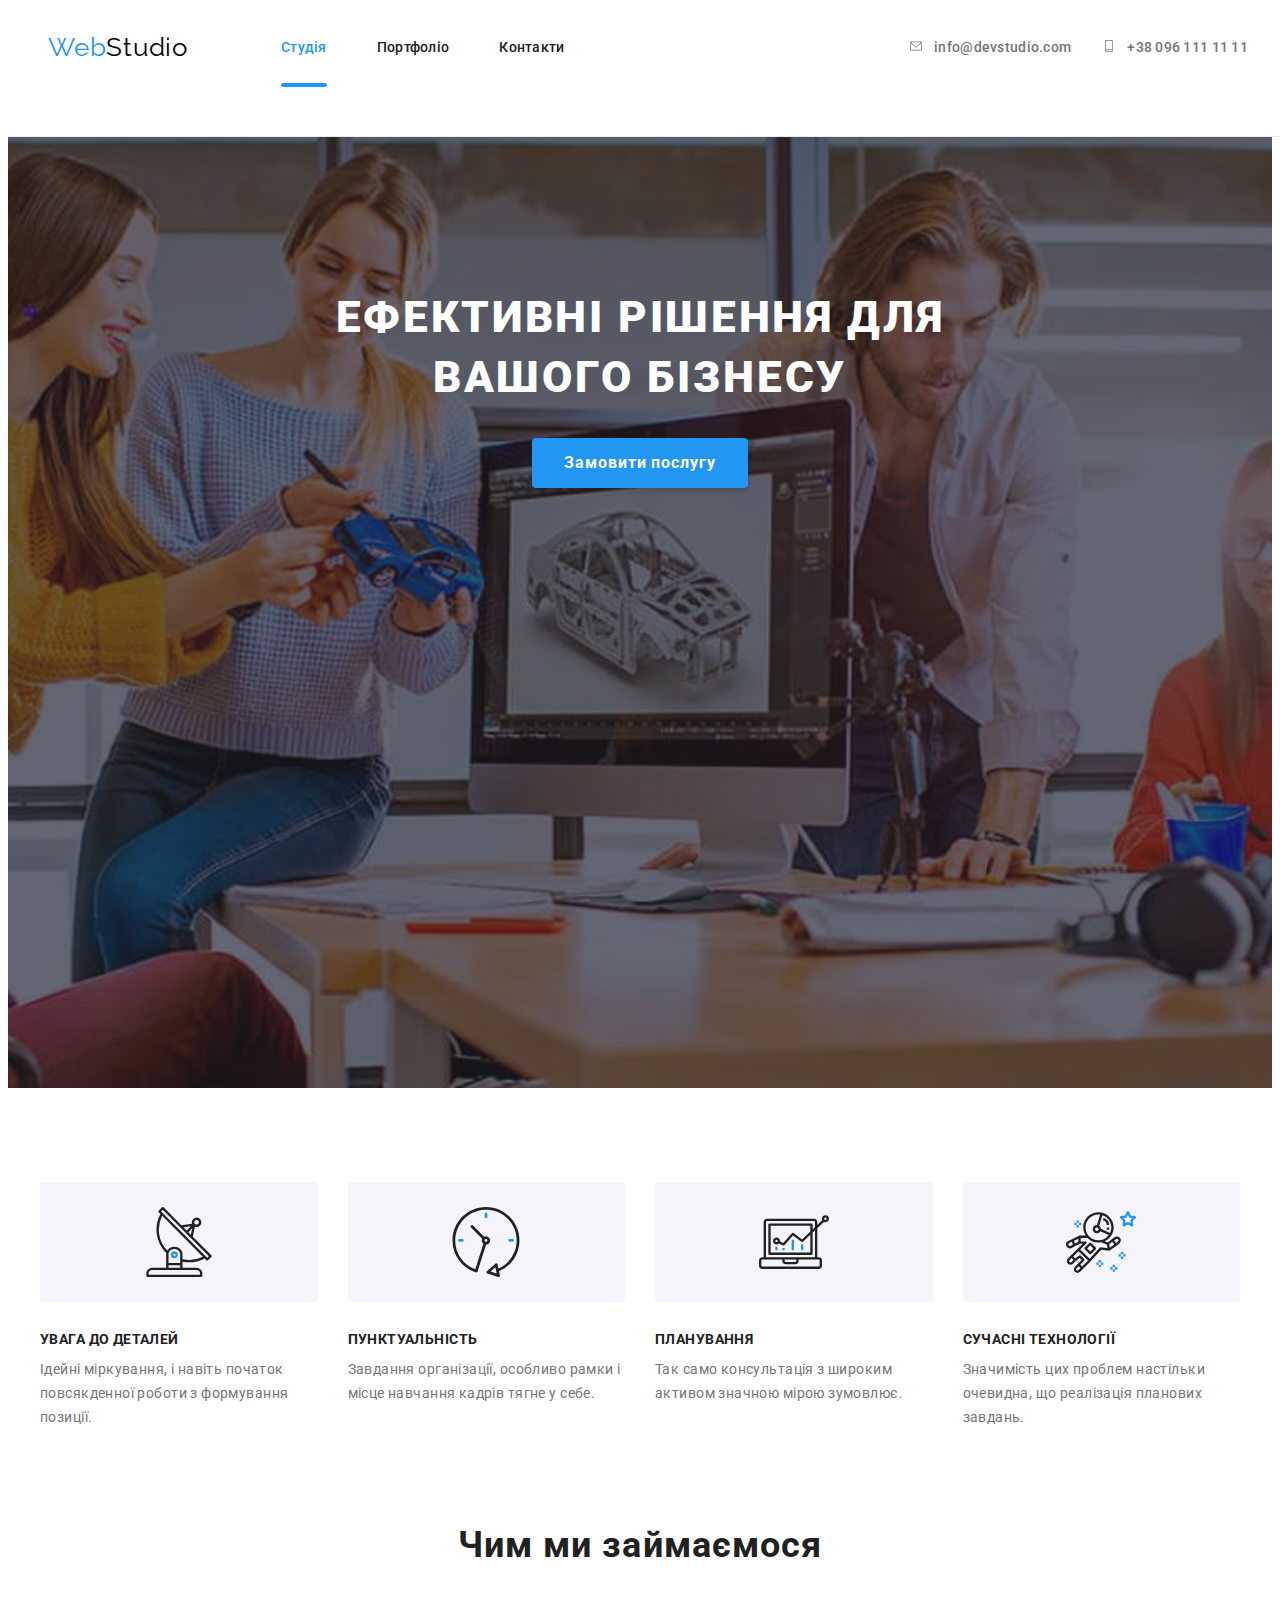
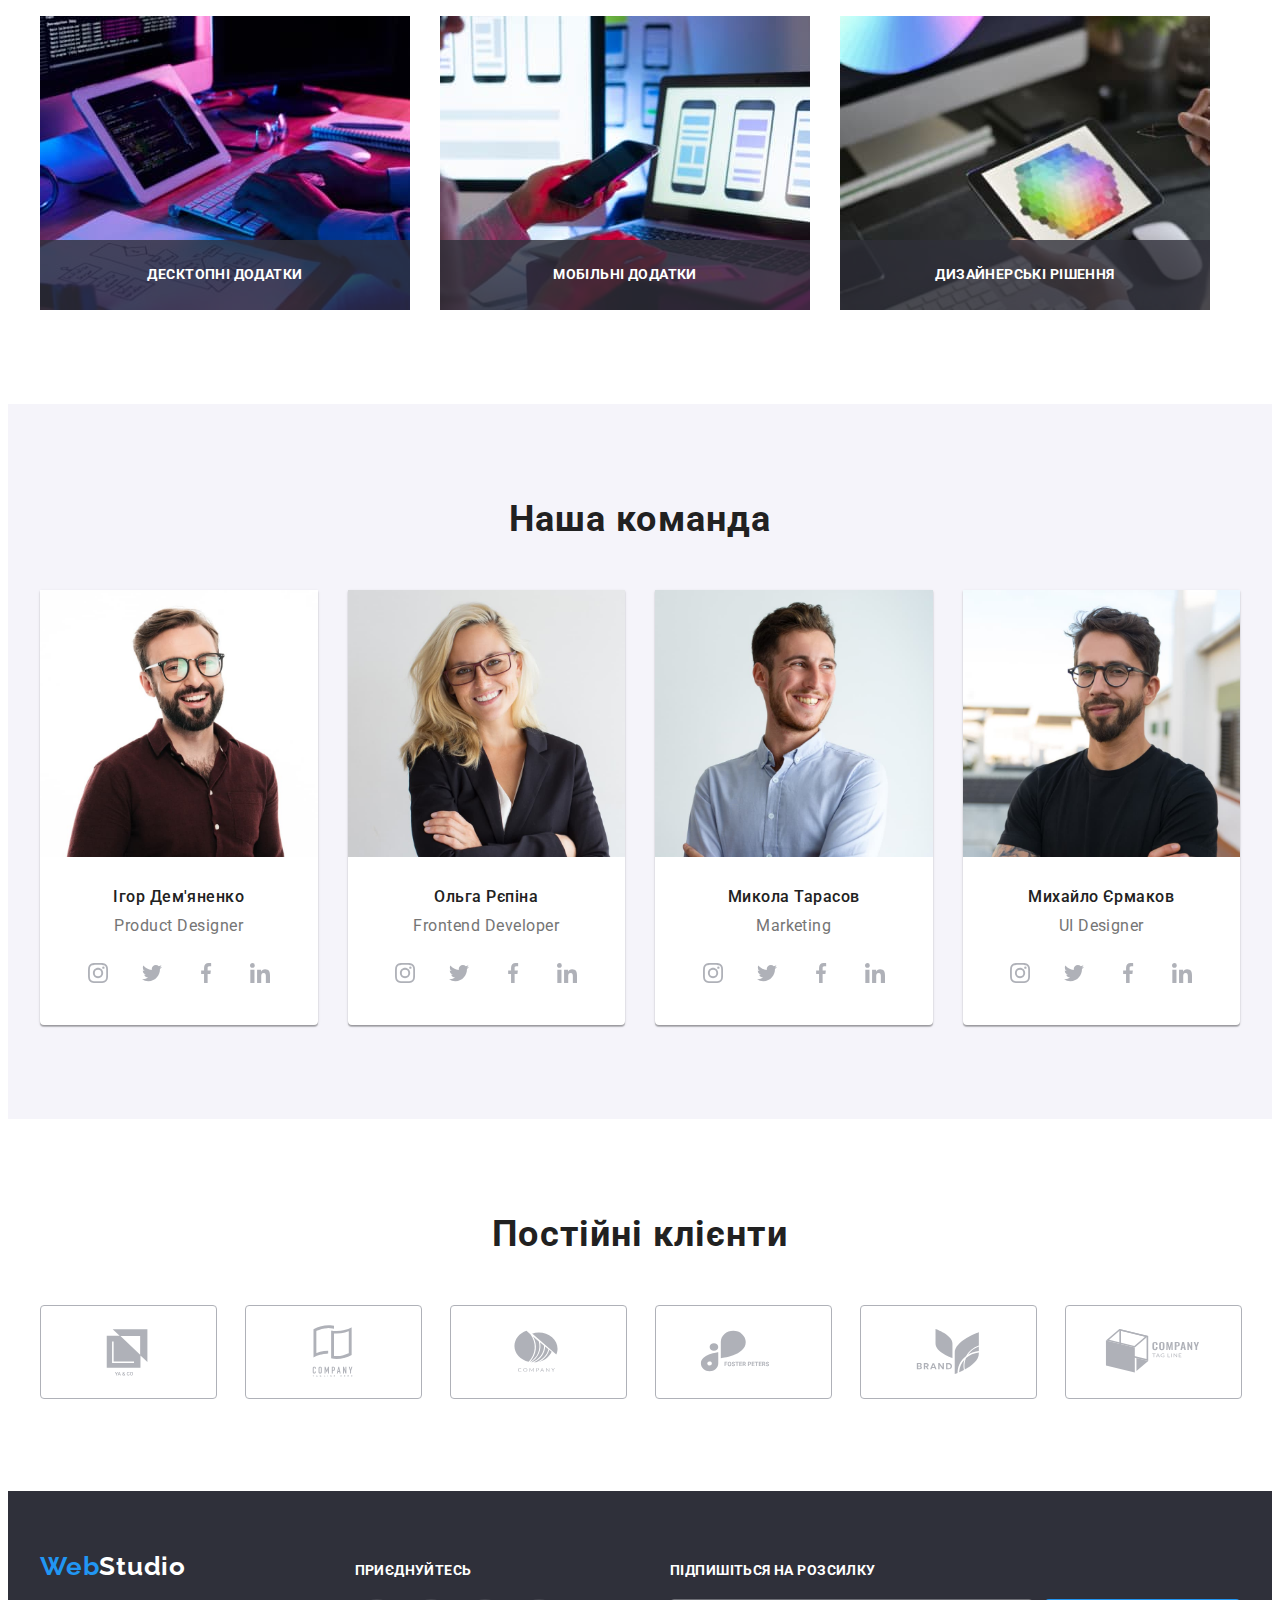
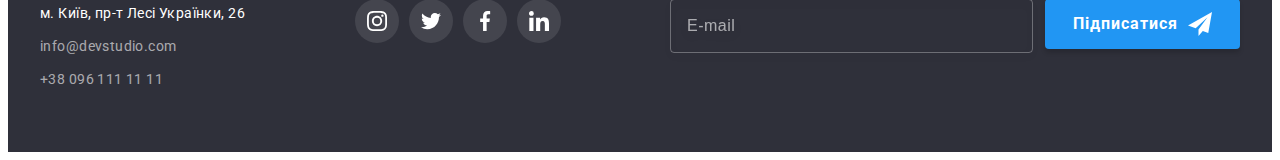
==== commit a5bc1e46: "finish mob menu" ====
--- a/index.html
+++ b/index.html
@@ -48,14 +48,15 @@
                         </svg>+38 096 111 11 11</a>
                 </li>
             </ul>
-            <button type="button" class="mob-button mob-button--open"><svg class="mob-menu-icon" width="40" height="40">
+            <button type="button" class="mob-button mob-button--open" data-menu-open><svg class="mob-menu-icon"
+                    width="40" height="40">
                     <use href="./images/icons.svg#menu_40px"></use>
                 </svg></button>
         </div>
-        <div class="mob-menu">
+        <div class="mob-menu is-hidden" data-menu>
             <div class="mob-menu-wrap">
-                <button type="button" class="mob-button mob-button--close"><svg class="mob-menu-icon" width="40"
-                        height="40">
+                <button type="button" class="mob-button mob-button--close" data-menu-close><svg class="mob-menu-icon"
+                        width="40" height="40">
                         <use href="./images/icons.svg#close_40px"></use>
                     </svg></button>
                 <nav class="mob-menu__nav">
@@ -483,6 +484,7 @@
         </div>
     </div>
     <script src="./js/modal.js"></script>
+    <script src="./js/menu.js"></script>
 </body>
 
 </html>--- a/css/main.min.css
+++ b/css/main.min.css
@@ -1 +1 @@
-:root{--most-text-color: #757575;--tittle-text-color: #212121;--logo-color: #000000;--secondary-link-color: #2196f3;--bcgnd-hero-color: #2f303a;--main-hero-color: #ffffff;--bcgnd-team-color: #f5f4fa;--bcgnd-color: #ffffff;--logo-footer-color: #ffffff;--filter-secondary-color: #f5f4fa;--filter-border-color: #eeeeee;--svg-main-color: #afb1b8;--timing-function: cubic-bezier(0.4, 0, 0.2, 1);--time-delay: 250ms}.visually__hidden{position:absolute;width:1px;height:1px;margin:-1px;border:0;padding:0;white-space:nowrap;-webkit-clip-path:inset(100%);clip-path:inset(100%);clip:rect(0 0 0 0);overflow:hidden}.subscribe-btn,.footer-social-link,.footer-social-list,.team__social-link,.team__social-list,.wrapper,.features__icon,.mob-social,.header__container,.header__nav,.modal-close{display:flex;align-items:center}p,h1,h2,h3,h4,h5,h6{margin:0}ul,ol{margin:0;padding-left:0}button{cursor:pointer}address{font-style:normal}img{display:block;max-width:100%;height:auto;width:100%}.list{list-style:none}body{font-family:"Roboto",sans-serif;color:var(--most-text-color);background-color:var(--bcgnd-color);font-size:14px}.section{padding-top:60px;padding-bottom:60px}@media screen and (min-width: 1200px){.section{padding-top:94px;padding-bottom:94px}}.section-gap{display:flex;flex-wrap:wrap;gap:30px}.section-title{margin-bottom:30px;font-size:28px;line-height:1.18;letter-spacing:0.03em;text-align:center;color:var(--tittle-text-color)}@media screen and (min-width: 1200px){.section-title{font-size:36px;line-height:1.17;letter-spacing:0.03em;margin-bottom:50px}}.main{padding-top:80px}@media screen and (max-width: 767px){.main{padding-top:60px}}.container{width:100%;padding-left:15px;padding-right:15px;margin:0 auto}@media screen and (min-width: 480px){.container{max-width:480px}}@media screen and (min-width: 768px){.container{max-width:768px}}@media screen and (min-width: 1200px){.container{max-width:1200px}}.backdrop{position:fixed;top:0;width:100%;height:100%;background-color:rgba(0,0,0,.2);transition:opacity var(--time-delay) var(--timing-function),visibility var(--time-delay) var(--timing-function);z-index:2}.modal{width:95%;background-color:var(--bcgnd-color);box-shadow:0px 1px 3px rgba(0,0,0,.12),0px 1px 1px rgba(0,0,0,.14),0px 2px 1px rgba(0,0,0,.2);border-radius:4px;position:absolute;top:50%;left:50%;transform:translate(-50%, -50%);transition:transform var(--time-delay) var(--timing-function);padding:40px}@media screen and (min-width: 480px){.modal{width:450px}}@media screen and (min-width: 1200px){.modal{width:528px}}.modal-close{position:absolute;top:8px;right:8px;width:30px;height:30px;background-color:rgba(0,0,0,0);border-radius:50%;border:1px solid rgba(0,0,0,.1);justify-content:center;fill:var(--logo-color);transition:fill var(--time-delay) var(--timing-function)}.modal-close:hover,.modal-close:focus{fill:var(--secondary-link-color)}.backdrop.is-hidden{opacity:0;pointer-events:none;visibility:hidden}.backdrop.is-hidden .modal{transform:translate(-50%, -50%) scaley(0) rotate(-180deg)}.modal-tittle{font-weight:700;font-size:20px;line-height:1.5;letter-spacing:0.03em;text-align:center;color:var(--tittle-text-color);margin-bottom:12px}@media screen and (min-width: 1200px){.modal-tittle{font-size:20px;line-height:1.15;letter-spacing:0.03em}}.input-label{display:block;margin-bottom:4px;font-size:12px;line-height:1.17;letter-spacing:0.01em;color:var(--most-text-color)}.modal-input{width:100%;height:40px;border:1px solid rgba(33,33,33,.2);border-radius:4px;padding-left:42px;outline:rgba(0,0,0,0);transition:border-color var(--time-delay) var(--timing-function);cursor:pointer}.modal-input:focus,.modal-input:hover{border-color:var(--secondary-link-color)}.modal-input-wrap{position:relative;margin-bottom:10px}.modal-input-icon{position:absolute;left:12px;top:50%;transform:translateY(-50%);fill:var(--tittle-text-color);transition:fill var(--time-delay) var(--timing-function)}.modal-input:focus+.modal-input-icon,.modal-input:hover+.modal-input-icon{fill:var(--secondary-link-color)}.modal-comm{width:100%;height:120px;resize:none;border:1px solid rgba(33,33,33,.2);border-radius:4px;padding:12px 16px;outline:rgba(0,0,0,0);transition:border-color var(--time-delay) var(--timing-function);margin-bottom:20px;display:block;cursor:pointer}.modal-comm::-moz-placeholder{font-size:12px;line-height:1.17;letter-spacing:0.01em;color:rgba(117,117,117,.5)}.modal-comm:-ms-input-placeholder{font-size:12px;line-height:1.17;letter-spacing:0.01em;color:rgba(117,117,117,.5)}.modal-comm::placeholder{font-size:12px;line-height:1.17;letter-spacing:0.01em;color:rgba(117,117,117,.5)}.modal-comm:focus,.modal-comm:hover{border-color:var(--secondary-link-color)}.rules-link{color:var(--secondary-link-color)}.checkbox-label{font-size:12px;line-height:1.17;letter-spacing:0.03em;color:var(--most-text-color);display:block;text-align:center;position:relative;margin-left:16px;margin-bottom:30px}@media screen and (min-width: 1200px){.checkbox-label{font-size:14px;line-height:1.71;letter-spacing:0.03em}}.checkbox-icon{position:absolute;left:-10px;top:-1px}@media screen and (min-width: 1200px){.checkbox-icon{left:2px;top:3px}}.checkbox:checked~.checkbox-icon{opacity:0}.checkbox-icon-check{opacity:0;position:absolute;left:-10px;top:-1px}@media screen and (min-width: 1200px){.checkbox-icon-check{left:2px;top:3px}}.checkbox:checked~.checkbox-icon-check{opacity:1}.header{padding-top:10px;padding-bottom:10px;position:fixed;width:100%;background-color:var(--bcgnd-color);z-index:1}@media screen and (min-width: 768px){.header{border-bottom:1px solid #ececec;padding-top:21px;padding-bottom:21px;height:80px}}@media screen and (min-width: 1200px){.header{padding-top:24px;padding-bottom:24px}}.header__list{display:none}@media screen and (min-width: 768px){.header__list{display:flex;gap:50px}}.header__container{justify-content:space-between}.header__contact{margin-left:auto}@media screen and (min-width: 768px){.header__contact{display:block}}@media screen and (min-width: 1200px){.header__contact{display:flex;align-items:center;gap:30px}}.link{text-decoration:none;color:var(--tittle-text-color);font-weight:500;line-height:1.14;letter-spacing:.02em;position:relative}.menu__link{color:var(--tittle-text-color);transition:color var(--time-delay) var(--timing-function)}.menu__link:hover,.menu__link:focus{color:var(--secondary-link-color)}.menu__link::after,.menu__link::after{content:"";display:block;width:100%;height:4px;border-radius:2px;background-color:var(--secondary-link-color);position:absolute;bottom:-32px;transform:scaleX(0);transition:transform var(--time-delay) var(--timing-function)}.menu__link:hover::after,.menu__link:focus::after{transform:scaleX(1)}.contact__link{color:var(--most-text-color);transition:color var(--time-delay) var(--timing-function)}.contact__link:hover,.contact__link:focus{color:var(--secondary-link-color)}.contact__link::after,.contact__link::after{content:"";display:block;width:100%;height:4px;border-radius:2px;background-color:var(--secondary-link-color);position:absolute;bottom:-32px;transform:scaleX(0);transition:transform var(--time-delay) var(--timing-function)}.contact__link:hover::after,.contact__link:focus::after{transform:scaleX(1)}@media screen and (min-width: 768px)and (max-width: 1199px){.contact__link{font-size:12px;line-height:1.17;letter-spacing:0.02em}}.contact__icon{fill:currentColor}@media screen and (min-width: 768px){.contact__icon{margin-right:8px;width:14px;height:10px}}@media screen and (min-width: 1200px){.contact__icon{margin-right:10px;width:16px;height:12px}}@media screen and (max-width: 1199px){.header-item{height:14px}}@media screen and (max-width: 1199px){.contact__item{margin-bottom:10px;height:14px}}.logo{text-decoration:none;font-family:"Raleway";font-size:24px;line-height:1.17;letter-spacing:0.03em}@media screen and (min-width: 768px){.logo{font-size:26px;line-height:1.19;letter-spacing:0.03em}}.header__logo{color:var(--logo-color)}@media screen and (min-width: 768px){.header__logo{margin-right:87px}}@media screen and (min-width: 1200px){.header__logo{margin-right:93px}}.logo--blue{color:var(--secondary-link-color)}.current{color:var(--secondary-link-color)}.current::before{content:"";display:block;width:100%;height:4px;border-radius:2px;background-color:var(--secondary-link-color);position:absolute;bottom:-32px}.mob-button{padding:0;border:none;background-color:rgba(0,0,0,0);width:40px;height:40px}@media screen and (min-width: 768px){.mob-button--open{display:none}}.mob-button--close{position:absolute;top:-38px;right:-25px}.mob-menu-icon:hover,.mob-menu-icon:focus{fill:var(--secondary-link-color);transition:fill var(--time-delay) var(--timing-function)}.mob-menu{width:100vw;height:100vh;background-color:var(--main-hero-color);z-index:1;position:fixed;top:0;padding:48px 40px;overflow:auto}.mob-menu-wrap{position:relative;height:100%;display:flex;flex-direction:column;justify-content:space-between}.mob-menu__nav{margin-bottom:64px}.mob-menu__item{margin-bottom:32px}.mob-menu__link{font-size:40px;line-height:1.18;letter-spacing:0.02em;color:var(--tittle-text-color);transition:color var(--time-delay) var(--timing-function)}.mob-menu__link:hover,.mob-menu__link:focus{color:var(--secondary-link-color)}.mob-contact__mail{font-size:24px;line-height:1.17;letter-spacing:0.02em;color:var(--most-text-color)}.mob-contact{margin-bottom:64px}.mob-contact__item{margin-bottom:32px}.mob-contact__number{font-size:34px;line-height:1.18;letter-spacing:0.02em;color:var(--secondary-link-color)}.mob-social{gap:10px}.mob-social__item{padding-right:9px}.mob-social__item:not(:last-child){border-right:1px solid rgba(33,33,33,.2)}.mob-social__link{font-size:18px;line-height:1.22;letter-spacing:0.02em;color:var(--secondary-link-color)}.hero{background-color:#c4c4c4;color:var(--main-hero-color);padding:118px 60px}@media screen and (min-width: 1200px){.hero{padding-top:200px;padding-bottom:200px}}.hero__container{padding:0}.hero__title{max-width:360px;font-weight:900;font-size:26px;line-height:1.62;letter-spacing:0.06em;text-align:center;text-transform:uppercase;margin-right:auto;margin-left:auto;margin-bottom:30px}@media screen and (min-width: 1200px){.hero__title{max-width:696px;font-size:44px;line-height:1.36;letter-spacing:0.06em}}.hero__btn{color:var(--main-hero-color);background-color:var(--secondary-link-color);font-family:inherit;font-weight:700;font-size:16px;line-height:1.88;letter-spacing:0.06em;box-shadow:0px 4px 4px rgba(0,0,0,.15);border-radius:4px;border:none;width:200px;height:50px;text-align:center;margin:0 auto;display:block;transition:background-color var(--time-delay) var(--timing-function)}@media screen and (min-width: 1200px){.hero__btn{width:216px}}.hero__btn:hover,.hero__btn:focus{background-color:#188ce8;box-shadow:0px 4px 4px rgba(0,0,0,.15);border-radius:4px}.overlay{height:400px;margin-left:auto;margin-right:auto;background-image:linear-gradient(rgba(47, 48, 58, 0.4), rgba(47, 48, 58, 0.4)),url("../images/hero.jpg");background-repeat:no-repeat;background-size:cover;background-position:center}@media screen and (min-width: 1200px){.overlay{max-width:1600px;height:600px}}.features{padding-bottom:0}@media screen and (max-width: 1199px){.features{padding-bottom:60px}}.icons__icon{width:100%;height:120px;background-color:#f5f4fa;border-radius:4px}.features__icon{margin-bottom:30px;justify-content:center}.icons__item{width:100%}@media screen and (min-width: 768px){.icons__item{width:calc((100% - 30px)/2)}}@media screen and (min-width: 1200px){.icons__item{width:calc((100% - 90px)/4)}}.features__title{margin-bottom:10px}.icons__title{font-size:14px;line-height:1.14;letter-spacing:0.03em;text-transform:uppercase;color:var(--tittle-text-color)}@media screen and (max-width: 767px){.icons__title{text-align:center}}.icons__text{line-height:1.71;letter-spacing:.03em}@media screen and (max-width: 1199px){.development{display:none}}.card-set__item{position:relative}.card-set__tittle{font-size:14px;line-height:1.14;letter-spacing:0.03em;text-transform:uppercase;color:var(--bcgnd-color)}.wrapper{position:absolute;bottom:0;width:100%;height:70px;background-color:rgba(47,48,58,.8);justify-content:center}.team{background-color:var(--bcgnd-team-color)}.team__img{margin-bottom:30px}.people__item{background-color:var(--bcgnd-color);box-shadow:0px 1px 3px rgba(0,0,0,.12),0px 1px 1px rgba(0,0,0,.14),0px 2px 1px rgba(0,0,0,.2);border-radius:0px 0px 4px 4px;padding-bottom:24px;width:100%}@media screen and (min-width: 768px){.people__item{width:calc((100% - 30px)/2)}}@media screen and (min-width: 1200px){.people__item{width:calc((100% - 90px)/4);padding-bottom:30px}}.people__name{font-weight:500;font-size:16px;line-height:1.19;letter-spacing:0.03em;text-align:center;color:var(--tittle-text-color)}.team__name{margin-bottom:10px}.team__text{margin-bottom:16px}.people__text{font-size:16px;line-height:1.19;letter-spacing:0.03em;text-align:center}.team__social-list{gap:10px;margin:0 auto}.people__social-list{width:206px}.people__social-item{width:44px;height:44px}.team__social-link{justify-content:center}.people__social-link{border-radius:50%;width:100%;height:100%;color:var(--svg-main-color);transition:background-color var(--time-delay) var(--timing-function),color var(--time-delay) var(--timing-function)}.people__social-link:hover,.people__social-link:focus{background-color:var(--secondary-link-color);color:var(--bcgnd-color)}.people__social-icon{fill:currentColor}.clients-link{width:100%;height:100%;display:flex;align-items:center;justify-content:center;color:var(--svg-main-color);border:1px solid #afb1b8;border-radius:4px;transition:color var(--time-delay) var(--timing-function),border var(--time-delay) var(--timing-function)}.clients-link:hover,.clients-link:focus{color:var(--secondary-link-color);border:1px solid var(--secondary-link-color)}.clients-icon{fill:currentColor}.clients-item{width:calc((100% - 30px)/2);height:92px}@media screen and (min-width: 768px){.clients-item{width:calc((100% - 60px)/3)}}@media screen and (min-width: 1200px){.clients-item{width:calc((100% - 150px)/6)}}.footer{background-color:var(--bcgnd-hero-color);padding-top:60px;padding-bottom:60px}.footer-logo{text-decoration:none;font-family:"Raleway";font-weight:700;font-size:26px;line-height:1.19;letter-spacing:0.03em;color:var(--logo-footer-color);margin-bottom:20px;display:block}.footer-item:not(:last-child){margin-bottom:8px}@media screen and (min-width: 1200px){.footer-item:not(:last-child){margin-bottom:9px}}.footer-link,.footer-contact{text-decoration:none;line-height:1.71;letter-spacing:.03em}.footer-link{color:var(--main-hero-color)}.footer-contact{color:rgba(255,255,255,.6);transition:color var(--time-delay) var(--timing-function)}.footer-contact:hover,.footer-contact:focus{color:var(--secondary-link-color)}.footer-container{display:flex}@media screen and (max-width: 767px){.footer-container{gap:60px}}@media screen and (max-width: 1199px){.footer-container{text-align:center;flex-wrap:wrap;justify-content:center}}@media screen and (min-width: 1200px){.footer-container{align-items:baseline;justify-content:space-between}}.footer-social-list{width:206px;gap:10px;margin:0 auto}.footer-social-item{width:44px;height:44px}.footer-social-link{border-radius:50%;width:100%;height:100%;justify-content:center;background-color:rgba(255,255,255,.1);transition:background-color var(--time-delay) var(--timing-function)}.footer-social-link:hover,.footer-social-link:focus{background-color:var(--secondary-link-color)}.footer-social-icon{fill:var(--bcgnd-color)}.footer-social-tittle{font-size:14px;line-height:1.14;letter-spacing:0.03em;text-transform:uppercase;color:var(--bcgnd-color);margin-bottom:20px}@media screen and (min-width: 1200px){.footer-subscribe-form{display:flex;gap:12px}}.footer-subscribe{width:100%}@media screen and (min-width: 768px)and (max-width: 1199px){.footer-subscribe{width:450px;margin-top:60px}}@media screen and (min-width: 1200px){.footer-subscribe{width:570px}}.footer-subscribe-input{width:100%;height:50px;background-color:rgba(0,0,0,0);border:1px solid rgba(255,255,255,.3);filter:drop-shadow(0px 4px 4px rgba(0, 0, 0, 0.15));border-radius:4px;padding-left:16px;padding-right:16px;font-size:16px;line-height:1.25;letter-spacing:0.03em;color:var(--bcgnd-color);outline:rgba(0,0,0,0);margin-bottom:20px}.footer-subscribe-input::-moz-placeholder{font-size:16px;line-height:1.25;letter-spacing:0.03em;color:rgba(255,255,255,.6)}.footer-subscribe-input:-ms-input-placeholder{font-size:16px;line-height:1.25;letter-spacing:0.03em;color:rgba(255,255,255,.6)}.footer-subscribe-input::placeholder{font-size:16px;line-height:1.25;letter-spacing:0.03em;color:rgba(255,255,255,.6)}@media screen and (min-width: 1200px){.footer-subscribe-input{width:358px}}@media screen and (min-width: 768px)and (max-width: 1199px){.footer-adress-container{margin-right:165px}}.subscribe-btn{color:var(--main-hero-color);background-color:var(--secondary-link-color);font-family:inherit;font-weight:700;font-size:16px;line-height:1.88;letter-spacing:0.06em;box-shadow:0px 4px 4px rgba(0,0,0,.15);border-radius:4px;border:none;width:200px;height:50px;margin:0 auto;gap:10px;justify-content:center;padding:13px 28px;transition:background-color var(--time-delay) var(--timing-function)}.subscribe-btn:hover,.subscribe-btn:focus{background-color:#188ce8;box-shadow:0px 4px 4px rgba(0,0,0,.15);border-radius:4px}.filter-list{display:flex;margin-bottom:50px;gap:8px;justify-content:center}.filter-btn{font-family:inherit;font-weight:500;font-size:16px;line-height:1.62;letter-spacing:0.03em;text-align:center;color:var(--tittle-text-color);background-color:var(--filter-secondary-color);border-radius:4px;border:none;cursor:pointer;padding:6px 22px;transition:color var(--time-delay) var(--timing-function),background-color var(--time-delay) var(--timing-function),box-shadow var(--time-delay) var(--timing-function)}.filter-btn:focus,.filter-btn:hover{color:var(--main-hero-color);background-color:var(--secondary-link-color);box-shadow:0px 3px 1px rgba(0,0,0,.1),0px 1px 2px rgba(0,0,0,.08),0px 2px 2px rgba(0,0,0,.12);border-radius:4px;border:none}.galery-title{position:absolute;white-space:nowrap;width:1px;height:1px;overflow:hidden;border:0;padding:0;clip:rect(0 0 0 0);-webkit-clip-path:inset(50%);clip-path:inset(50%);margin:-1px}.galery-list{flex-wrap:wrap}.galery-item{width:calc((100% - 60px)/3);border:1px solid var(--filter-border-color)}.galery-card{font-size:18px;line-height:3;letter-spacing:0.06em;color:var(--tittle-text-color);margin-bottom:4px}.galery-article{font-size:16px;line-height:1.88;letter-spacing:0.03em;color:var(--most-text-color)}.galery-link{text-decoration:none;display:block;transition:box-shadow var(--time-delay) var(--timing-function)}.galery-link:hover,.galery-link:focus{box-shadow:0px 1px 1px rgba(0,0,0,.12),0px 4px 4px rgba(0,0,0,.06),1px 4px 6px rgba(0,0,0,.16)}.galery-text{position:absolute;top:0;padding:63px 24px;font-size:18px;line-height:1.56;letter-spacing:0.03em;color:var(--main-hero-color);background-color:rgba(33,150,243,.9);height:100%;transform:translateY(101%);transition:transform var(--time-delay) var(--timing-function)}.galery-item:hover .galery-text,.galery-item:focus .galery-text{transform:translateY(0)}.galery-text-wrap{position:relative;overflow:hidden}.card-padding{padding:20px 24px}/*# sourceMappingURL=main.min.css.map */+:root{--most-text-color: #757575;--tittle-text-color: #212121;--logo-color: #000000;--secondary-link-color: #2196f3;--bcgnd-hero-color: #2f303a;--main-hero-color: #ffffff;--bcgnd-team-color: #f5f4fa;--bcgnd-color: #ffffff;--logo-footer-color: #ffffff;--filter-secondary-color: #f5f4fa;--filter-border-color: #eeeeee;--svg-main-color: #afb1b8;--timing-function: cubic-bezier(0.4, 0, 0.2, 1);--time-delay: 250ms}.visually__hidden{position:absolute;width:1px;height:1px;margin:-1px;border:0;padding:0;white-space:nowrap;-webkit-clip-path:inset(100%);clip-path:inset(100%);clip:rect(0 0 0 0);overflow:hidden}.subscribe-btn,.footer-social-link,.footer-social-list,.team__social-link,.team__social-list,.wrapper,.features__icon,.mob-social,.header__container,.header__nav,.modal-close{display:flex;align-items:center}p,h1,h2,h3,h4,h5,h6{margin:0}ul,ol{margin:0;padding-left:0}button{cursor:pointer}address{font-style:normal}img{display:block;max-width:100%;height:auto;width:100%}.list{list-style:none}body{font-family:"Roboto",sans-serif;color:var(--most-text-color);background-color:var(--bcgnd-color);font-size:14px}.section{padding-top:60px;padding-bottom:60px}@media screen and (min-width: 1200px){.section{padding-top:94px;padding-bottom:94px}}.section-gap{display:flex;flex-wrap:wrap;gap:30px}.section-title{margin-bottom:30px;font-size:28px;line-height:1.18;letter-spacing:0.03em;text-align:center;color:var(--tittle-text-color)}@media screen and (min-width: 1200px){.section-title{font-size:36px;line-height:1.17;letter-spacing:0.03em;margin-bottom:50px}}.main{padding-top:80px}@media screen and (max-width: 767px){.main{padding-top:60px}}.container{width:100%;padding-left:15px;padding-right:15px;margin:0 auto}@media screen and (min-width: 480px){.container{max-width:480px}}@media screen and (min-width: 768px){.container{max-width:768px}}@media screen and (min-width: 1200px){.container{max-width:1200px}}.backdrop{position:fixed;top:0;width:100%;height:100%;background-color:rgba(0,0,0,.2);transition:opacity var(--time-delay) var(--timing-function),visibility var(--time-delay) var(--timing-function);z-index:2}.modal{width:95%;background-color:var(--bcgnd-color);box-shadow:0px 1px 3px rgba(0,0,0,.12),0px 1px 1px rgba(0,0,0,.14),0px 2px 1px rgba(0,0,0,.2);border-radius:4px;position:absolute;top:50%;left:50%;transform:translate(-50%, -50%);transition:transform var(--time-delay) var(--timing-function);padding:40px}@media screen and (min-width: 480px){.modal{width:450px}}@media screen and (min-width: 1200px){.modal{width:528px}}.modal-close{position:absolute;top:8px;right:8px;width:30px;height:30px;background-color:rgba(0,0,0,0);border-radius:50%;border:1px solid rgba(0,0,0,.1);justify-content:center;fill:var(--logo-color);transition:fill var(--time-delay) var(--timing-function)}.modal-close:hover,.modal-close:focus{fill:var(--secondary-link-color)}.backdrop.is-hidden{opacity:0;pointer-events:none;visibility:hidden}.backdrop.is-hidden .modal{transform:translate(-50%, -50%) scaley(0) rotate(-180deg)}.modal-tittle{font-weight:700;font-size:20px;line-height:1.5;letter-spacing:0.03em;text-align:center;color:var(--tittle-text-color);margin-bottom:12px}@media screen and (min-width: 1200px){.modal-tittle{font-size:20px;line-height:1.15;letter-spacing:0.03em}}.input-label{display:block;margin-bottom:4px;font-size:12px;line-height:1.17;letter-spacing:0.01em;color:var(--most-text-color)}.modal-input{width:100%;height:40px;border:1px solid rgba(33,33,33,.2);border-radius:4px;padding-left:42px;outline:rgba(0,0,0,0);transition:border-color var(--time-delay) var(--timing-function);cursor:pointer}.modal-input:focus,.modal-input:hover{border-color:var(--secondary-link-color)}.modal-input-wrap{position:relative;margin-bottom:10px}.modal-input-icon{position:absolute;left:12px;top:50%;transform:translateY(-50%);fill:var(--tittle-text-color);transition:fill var(--time-delay) var(--timing-function)}.modal-input:focus+.modal-input-icon,.modal-input:hover+.modal-input-icon{fill:var(--secondary-link-color)}.modal-comm{width:100%;height:120px;resize:none;border:1px solid rgba(33,33,33,.2);border-radius:4px;padding:12px 16px;outline:rgba(0,0,0,0);transition:border-color var(--time-delay) var(--timing-function);margin-bottom:20px;display:block;cursor:pointer}.modal-comm::-moz-placeholder{font-size:12px;line-height:1.17;letter-spacing:0.01em;color:rgba(117,117,117,.5)}.modal-comm:-ms-input-placeholder{font-size:12px;line-height:1.17;letter-spacing:0.01em;color:rgba(117,117,117,.5)}.modal-comm::placeholder{font-size:12px;line-height:1.17;letter-spacing:0.01em;color:rgba(117,117,117,.5)}.modal-comm:focus,.modal-comm:hover{border-color:var(--secondary-link-color)}.rules-link{color:var(--secondary-link-color)}.checkbox-label{font-size:12px;line-height:1.17;letter-spacing:0.03em;color:var(--most-text-color);display:block;text-align:center;position:relative;margin-left:16px;margin-bottom:30px}@media screen and (min-width: 1200px){.checkbox-label{font-size:14px;line-height:1.71;letter-spacing:0.03em}}.checkbox-icon{position:absolute;left:-10px;top:-1px}@media screen and (min-width: 1200px){.checkbox-icon{left:2px;top:3px}}.checkbox:checked~.checkbox-icon{opacity:0}.checkbox-icon-check{opacity:0;position:absolute;left:-10px;top:-1px}@media screen and (min-width: 1200px){.checkbox-icon-check{left:2px;top:3px}}.checkbox:checked~.checkbox-icon-check{opacity:1}.header{padding-top:10px;padding-bottom:10px;position:fixed;width:100%;background-color:var(--bcgnd-color);z-index:1}@media screen and (min-width: 768px){.header{border-bottom:1px solid #ececec;padding-top:21px;padding-bottom:21px;height:80px}}@media screen and (min-width: 1200px){.header{padding-top:24px;padding-bottom:24px}}.header__list{display:none}@media screen and (min-width: 768px){.header__list{display:flex;gap:50px}}.header__container{justify-content:space-between}.header__contact{margin-left:auto}@media screen and (min-width: 768px){.header__contact{display:block}}@media screen and (min-width: 1200px){.header__contact{display:flex;align-items:center;gap:30px}}.link{text-decoration:none;color:var(--tittle-text-color);font-weight:500;line-height:1.14;letter-spacing:.02em;position:relative}.menu__link{color:var(--tittle-text-color);transition:color var(--time-delay) var(--timing-function)}.menu__link:hover,.menu__link:focus{color:var(--secondary-link-color)}.menu__link::after,.menu__link::after{content:"";display:block;width:100%;height:4px;border-radius:2px;background-color:var(--secondary-link-color);position:absolute;bottom:-32px;transform:scaleX(0);transition:transform var(--time-delay) var(--timing-function)}.menu__link:hover::after,.menu__link:focus::after{transform:scaleX(1)}.contact__link{color:var(--most-text-color);transition:color var(--time-delay) var(--timing-function)}.contact__link:hover,.contact__link:focus{color:var(--secondary-link-color)}.contact__link::after,.contact__link::after{content:"";display:block;width:100%;height:4px;border-radius:2px;background-color:var(--secondary-link-color);position:absolute;bottom:-32px;transform:scaleX(0);transition:transform var(--time-delay) var(--timing-function)}.contact__link:hover::after,.contact__link:focus::after{transform:scaleX(1)}@media screen and (min-width: 768px)and (max-width: 1199px){.contact__link{font-size:12px;line-height:1.17;letter-spacing:0.02em}}.contact__icon{fill:currentColor}@media screen and (min-width: 768px){.contact__icon{margin-right:8px;width:14px;height:10px}}@media screen and (min-width: 1200px){.contact__icon{margin-right:10px;width:16px;height:12px}}@media screen and (max-width: 1199px){.header-item{height:14px}}@media screen and (max-width: 1199px){.contact__item{margin-bottom:10px;height:14px}}.logo{text-decoration:none;font-family:"Raleway";font-size:24px;line-height:1.17;letter-spacing:0.03em}@media screen and (min-width: 768px){.logo{font-size:26px;line-height:1.19;letter-spacing:0.03em}}.header__logo{color:var(--logo-color)}@media screen and (min-width: 768px){.header__logo{margin-right:87px}}@media screen and (min-width: 1200px){.header__logo{margin-right:93px}}.logo--blue{color:var(--secondary-link-color)}.current{color:var(--secondary-link-color)}.current::before{content:"";display:block;width:100%;height:4px;border-radius:2px;background-color:var(--secondary-link-color);position:absolute;bottom:-32px}.mob-button{padding:0;border:none;background-color:rgba(0,0,0,0);width:40px;height:40px}@media screen and (min-width: 768px){.mob-button--open{display:none}}.mob-button--close{position:absolute;top:-38px;right:-25px}.mob-menu-icon:hover,.mob-menu-icon:focus{fill:var(--secondary-link-color);transition:fill var(--time-delay) var(--timing-function)}.mob-menu{width:100vw;height:100vh;background-color:var(--main-hero-color);z-index:1;position:fixed;top:0;padding:48px 40px;overflow:auto}.mob-menu-wrap{position:relative;height:100%;display:flex;flex-direction:column;justify-content:space-between}.mob-menu__nav{margin-bottom:64px}.mob-menu__item{margin-bottom:32px}.mob-menu__link{font-size:40px;line-height:1.18;letter-spacing:0.02em;color:var(--tittle-text-color);transition:color var(--time-delay) var(--timing-function)}.mob-menu__link:hover,.mob-menu__link:focus{color:var(--secondary-link-color)}.mob-contact__mail{font-size:24px;line-height:1.17;letter-spacing:0.02em;color:var(--most-text-color)}.mob-contact{margin-bottom:64px}.mob-contact__item{margin-bottom:32px}.mob-contact__number{font-size:27px;line-height:1.18;letter-spacing:0.02em;color:var(--secondary-link-color)}@media screen and (min-width: 480px){.mob-contact__number{font-size:34px;line-height:1.18;letter-spacing:0.02em}}.mob-social{gap:10px}@media screen and (max-width: 479px){.mob-social{width:240px;flex-wrap:wrap}}.mob-social__item{padding-right:9px}@media screen and (max-width: 479px){.mob-social__item:nth-child(odd){border-right:1px solid rgba(33,33,33,.2)}}@media screen and (min-width: 480px){.mob-social__item:not(:last-child){border-right:1px solid rgba(33,33,33,.2)}}.mob-social__link{font-size:18px;line-height:1.22;letter-spacing:0.02em;color:var(--secondary-link-color)}.is-hidden{opacity:0;pointer-events:none;visibility:hidden}.is-hidden .modal{transform:translate(-50%, -50%) scaley(0) rotate(-180deg)}.hero{background-color:#c4c4c4;color:var(--main-hero-color);padding:118px 60px}@media screen and (min-width: 1200px){.hero{padding-top:200px;padding-bottom:200px}}.hero__container{padding:0}.hero__title{max-width:360px;font-weight:900;font-size:26px;line-height:1.62;letter-spacing:0.06em;text-align:center;text-transform:uppercase;margin-right:auto;margin-left:auto;margin-bottom:30px}@media screen and (min-width: 1200px){.hero__title{max-width:696px;font-size:44px;line-height:1.36;letter-spacing:0.06em}}.hero__btn{color:var(--main-hero-color);background-color:var(--secondary-link-color);font-family:inherit;font-weight:700;font-size:16px;line-height:1.88;letter-spacing:0.06em;box-shadow:0px 4px 4px rgba(0,0,0,.15);border-radius:4px;border:none;width:200px;height:50px;text-align:center;margin:0 auto;display:block;transition:background-color var(--time-delay) var(--timing-function)}@media screen and (min-width: 1200px){.hero__btn{width:216px}}.hero__btn:hover,.hero__btn:focus{background-color:#188ce8;box-shadow:0px 4px 4px rgba(0,0,0,.15);border-radius:4px}.overlay{height:400px;margin-left:auto;margin-right:auto;background-image:linear-gradient(rgba(47, 48, 58, 0.4), rgba(47, 48, 58, 0.4)),url("../images/hero.jpg");background-repeat:no-repeat;background-size:cover;background-position:center}@media screen and (min-width: 1200px){.overlay{max-width:1600px;height:600px}}.features{padding-bottom:0}@media screen and (max-width: 1199px){.features{padding-bottom:60px}}.icons__icon{width:100%;height:120px;background-color:#f5f4fa;border-radius:4px}.features__icon{margin-bottom:30px;justify-content:center}.icons__item{width:100%}@media screen and (min-width: 768px){.icons__item{width:calc((100% - 30px)/2)}}@media screen and (min-width: 1200px){.icons__item{width:calc((100% - 90px)/4)}}.features__title{margin-bottom:10px}.icons__title{font-size:14px;line-height:1.14;letter-spacing:0.03em;text-transform:uppercase;color:var(--tittle-text-color)}@media screen and (max-width: 767px){.icons__title{text-align:center}}.icons__text{line-height:1.71;letter-spacing:.03em}@media screen and (max-width: 1199px){.development{display:none}}.card-set__item{position:relative}.card-set__tittle{font-size:14px;line-height:1.14;letter-spacing:0.03em;text-transform:uppercase;color:var(--bcgnd-color)}.wrapper{position:absolute;bottom:0;width:100%;height:70px;background-color:rgba(47,48,58,.8);justify-content:center}.team{background-color:var(--bcgnd-team-color)}.team__img{margin-bottom:30px}.people__item{background-color:var(--bcgnd-color);box-shadow:0px 1px 3px rgba(0,0,0,.12),0px 1px 1px rgba(0,0,0,.14),0px 2px 1px rgba(0,0,0,.2);border-radius:0px 0px 4px 4px;padding-bottom:24px;width:100%}@media screen and (min-width: 768px){.people__item{width:calc((100% - 30px)/2)}}@media screen and (min-width: 1200px){.people__item{width:calc((100% - 90px)/4);padding-bottom:30px}}.people__name{font-weight:500;font-size:16px;line-height:1.19;letter-spacing:0.03em;text-align:center;color:var(--tittle-text-color)}.team__name{margin-bottom:10px}.team__text{margin-bottom:16px}.people__text{font-size:16px;line-height:1.19;letter-spacing:0.03em;text-align:center}.team__social-list{gap:10px;margin:0 auto}.people__social-list{width:206px}.people__social-item{width:44px;height:44px}.team__social-link{justify-content:center}.people__social-link{border-radius:50%;width:100%;height:100%;color:var(--svg-main-color);transition:background-color var(--time-delay) var(--timing-function),color var(--time-delay) var(--timing-function)}.people__social-link:hover,.people__social-link:focus{background-color:var(--secondary-link-color);color:var(--bcgnd-color)}.people__social-icon{fill:currentColor}.clients-link{width:100%;height:100%;display:flex;align-items:center;justify-content:center;color:var(--svg-main-color);border:1px solid #afb1b8;border-radius:4px;transition:color var(--time-delay) var(--timing-function),border var(--time-delay) var(--timing-function)}.clients-link:hover,.clients-link:focus{color:var(--secondary-link-color);border:1px solid var(--secondary-link-color)}.clients-icon{fill:currentColor}.clients-item{width:calc((100% - 30px)/2);height:92px}@media screen and (min-width: 768px){.clients-item{width:calc((100% - 60px)/3)}}@media screen and (min-width: 1200px){.clients-item{width:calc((100% - 150px)/6)}}.footer{background-color:var(--bcgnd-hero-color);padding-top:60px;padding-bottom:60px}.footer-logo{text-decoration:none;font-family:"Raleway";font-weight:700;font-size:26px;line-height:1.19;letter-spacing:0.03em;color:var(--logo-footer-color);margin-bottom:20px;display:block}.footer-item:not(:last-child){margin-bottom:8px}@media screen and (min-width: 1200px){.footer-item:not(:last-child){margin-bottom:9px}}.footer-link,.footer-contact{text-decoration:none;line-height:1.71;letter-spacing:.03em}.footer-link{color:var(--main-hero-color)}.footer-contact{color:rgba(255,255,255,.6);transition:color var(--time-delay) var(--timing-function)}.footer-contact:hover,.footer-contact:focus{color:var(--secondary-link-color)}.footer-container{display:flex}@media screen and (max-width: 767px){.footer-container{gap:60px}}@media screen and (max-width: 1199px){.footer-container{text-align:center;flex-wrap:wrap;justify-content:center}}@media screen and (min-width: 1200px){.footer-container{align-items:baseline;justify-content:space-between}}.footer-social-list{width:206px;gap:10px;margin:0 auto}.footer-social-item{width:44px;height:44px}.footer-social-link{border-radius:50%;width:100%;height:100%;justify-content:center;background-color:rgba(255,255,255,.1);transition:background-color var(--time-delay) var(--timing-function)}.footer-social-link:hover,.footer-social-link:focus{background-color:var(--secondary-link-color)}.footer-social-icon{fill:var(--bcgnd-color)}.footer-social-tittle{font-size:14px;line-height:1.14;letter-spacing:0.03em;text-transform:uppercase;color:var(--bcgnd-color);margin-bottom:20px}@media screen and (min-width: 1200px){.footer-subscribe-form{display:flex;gap:12px}}.footer-subscribe{width:100%}@media screen and (min-width: 768px)and (max-width: 1199px){.footer-subscribe{width:450px;margin-top:60px}}@media screen and (min-width: 1200px){.footer-subscribe{width:570px}}.footer-subscribe-input{width:100%;height:50px;background-color:rgba(0,0,0,0);border:1px solid rgba(255,255,255,.3);filter:drop-shadow(0px 4px 4px rgba(0, 0, 0, 0.15));border-radius:4px;padding-left:16px;padding-right:16px;font-size:16px;line-height:1.25;letter-spacing:0.03em;color:var(--bcgnd-color);outline:rgba(0,0,0,0);margin-bottom:20px}.footer-subscribe-input::-moz-placeholder{font-size:16px;line-height:1.25;letter-spacing:0.03em;color:rgba(255,255,255,.6)}.footer-subscribe-input:-ms-input-placeholder{font-size:16px;line-height:1.25;letter-spacing:0.03em;color:rgba(255,255,255,.6)}.footer-subscribe-input::placeholder{font-size:16px;line-height:1.25;letter-spacing:0.03em;color:rgba(255,255,255,.6)}@media screen and (min-width: 1200px){.footer-subscribe-input{width:358px}}@media screen and (min-width: 768px)and (max-width: 1199px){.footer-adress-container{margin-right:165px}}.subscribe-btn{color:var(--main-hero-color);background-color:var(--secondary-link-color);font-family:inherit;font-weight:700;font-size:16px;line-height:1.88;letter-spacing:0.06em;box-shadow:0px 4px 4px rgba(0,0,0,.15);border-radius:4px;border:none;width:200px;height:50px;margin:0 auto;gap:10px;justify-content:center;padding:13px 28px;transition:background-color var(--time-delay) var(--timing-function)}.subscribe-btn:hover,.subscribe-btn:focus{background-color:#188ce8;box-shadow:0px 4px 4px rgba(0,0,0,.15);border-radius:4px}.filter-list{display:flex;margin-bottom:50px;gap:8px;justify-content:center}.filter-btn{font-family:inherit;font-weight:500;font-size:16px;line-height:1.62;letter-spacing:0.03em;text-align:center;color:var(--tittle-text-color);background-color:var(--filter-secondary-color);border-radius:4px;border:none;cursor:pointer;padding:6px 22px;transition:color var(--time-delay) var(--timing-function),background-color var(--time-delay) var(--timing-function),box-shadow var(--time-delay) var(--timing-function)}.filter-btn:focus,.filter-btn:hover{color:var(--main-hero-color);background-color:var(--secondary-link-color);box-shadow:0px 3px 1px rgba(0,0,0,.1),0px 1px 2px rgba(0,0,0,.08),0px 2px 2px rgba(0,0,0,.12);border-radius:4px;border:none}.galery-title{position:absolute;white-space:nowrap;width:1px;height:1px;overflow:hidden;border:0;padding:0;clip:rect(0 0 0 0);-webkit-clip-path:inset(50%);clip-path:inset(50%);margin:-1px}.galery-list{flex-wrap:wrap}.galery-item{width:calc((100% - 60px)/3);border:1px solid var(--filter-border-color)}.galery-card{font-size:18px;line-height:3;letter-spacing:0.06em;color:var(--tittle-text-color);margin-bottom:4px}.galery-article{font-size:16px;line-height:1.88;letter-spacing:0.03em;color:var(--most-text-color)}.galery-link{text-decoration:none;display:block;transition:box-shadow var(--time-delay) var(--timing-function)}.galery-link:hover,.galery-link:focus{box-shadow:0px 1px 1px rgba(0,0,0,.12),0px 4px 4px rgba(0,0,0,.06),1px 4px 6px rgba(0,0,0,.16)}.galery-text{position:absolute;top:0;padding:63px 24px;font-size:18px;line-height:1.56;letter-spacing:0.03em;color:var(--main-hero-color);background-color:rgba(33,150,243,.9);height:100%;transform:translateY(101%);transition:transform var(--time-delay) var(--timing-function)}.galery-item:hover .galery-text,.galery-item:focus .galery-text{transform:translateY(0)}.galery-text-wrap{position:relative;overflow:hidden}.card-padding{padding:20px 24px}/*# sourceMappingURL=main.min.css.map */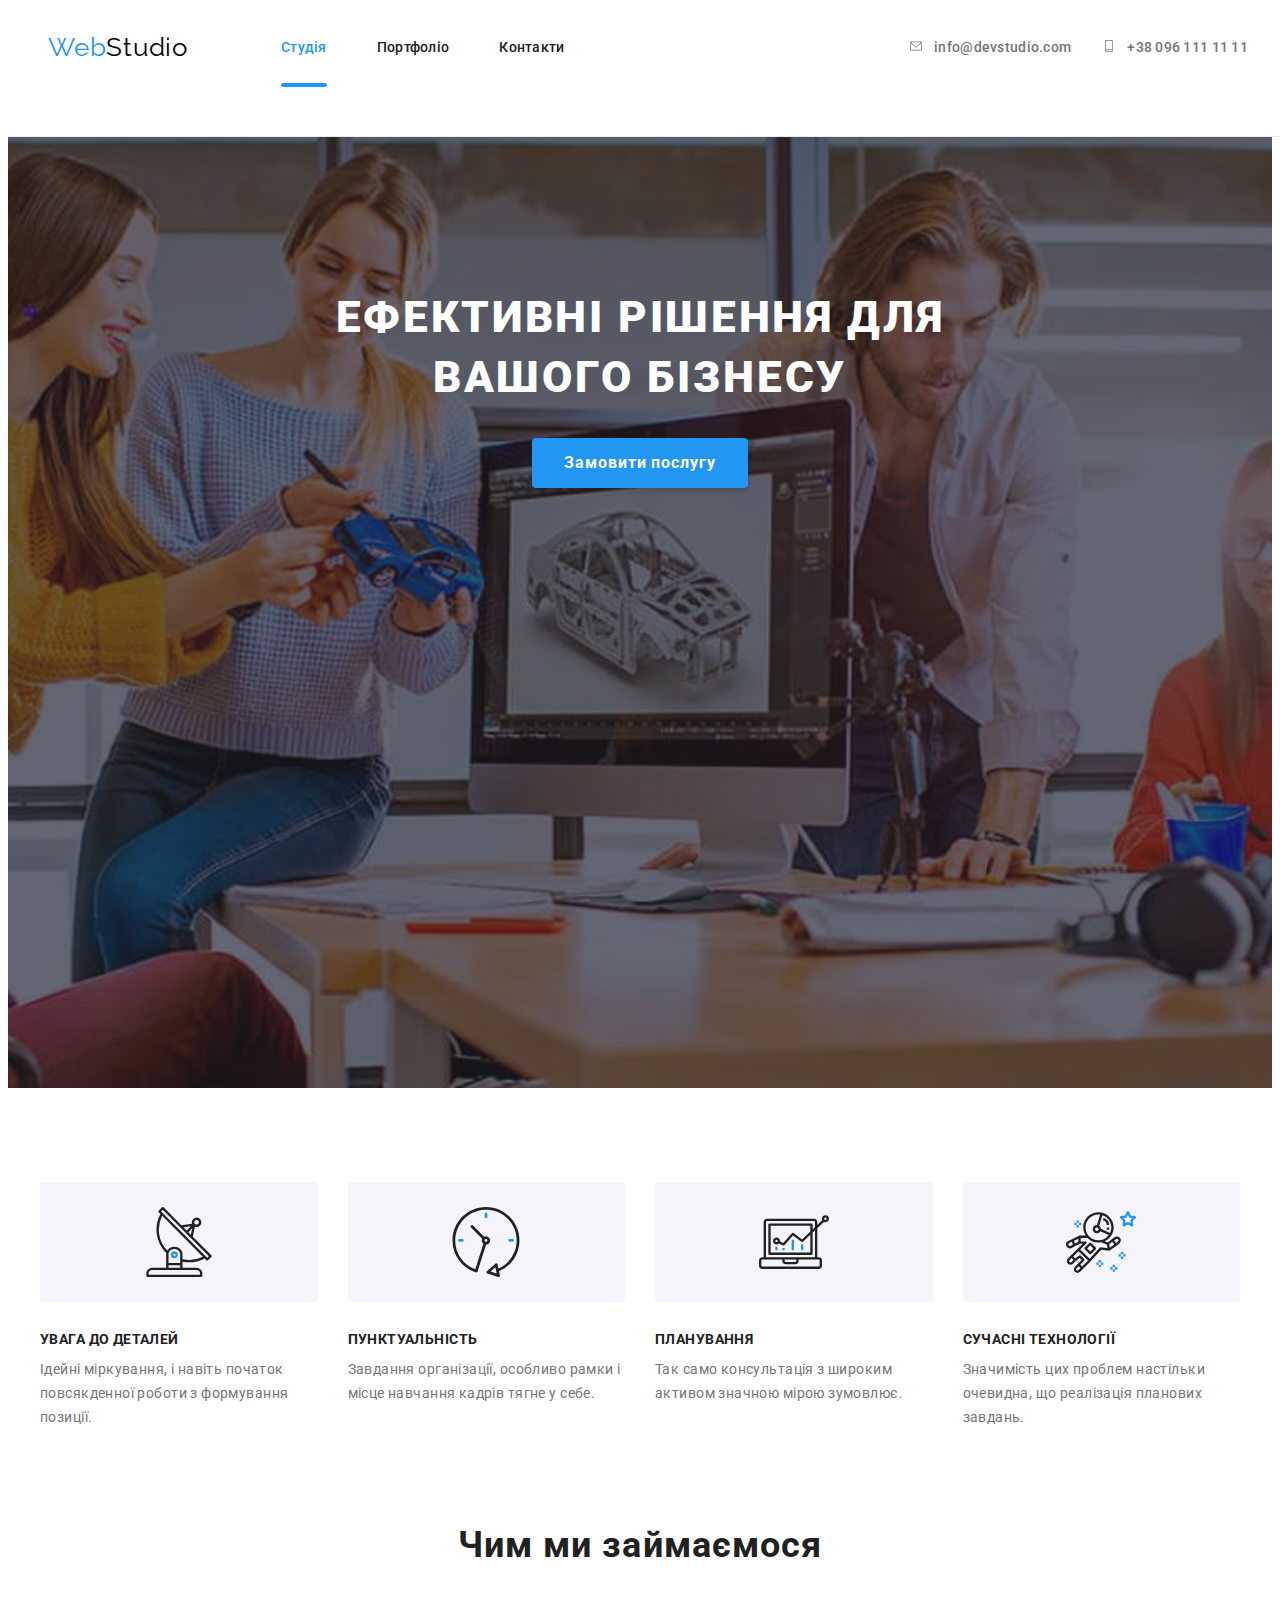
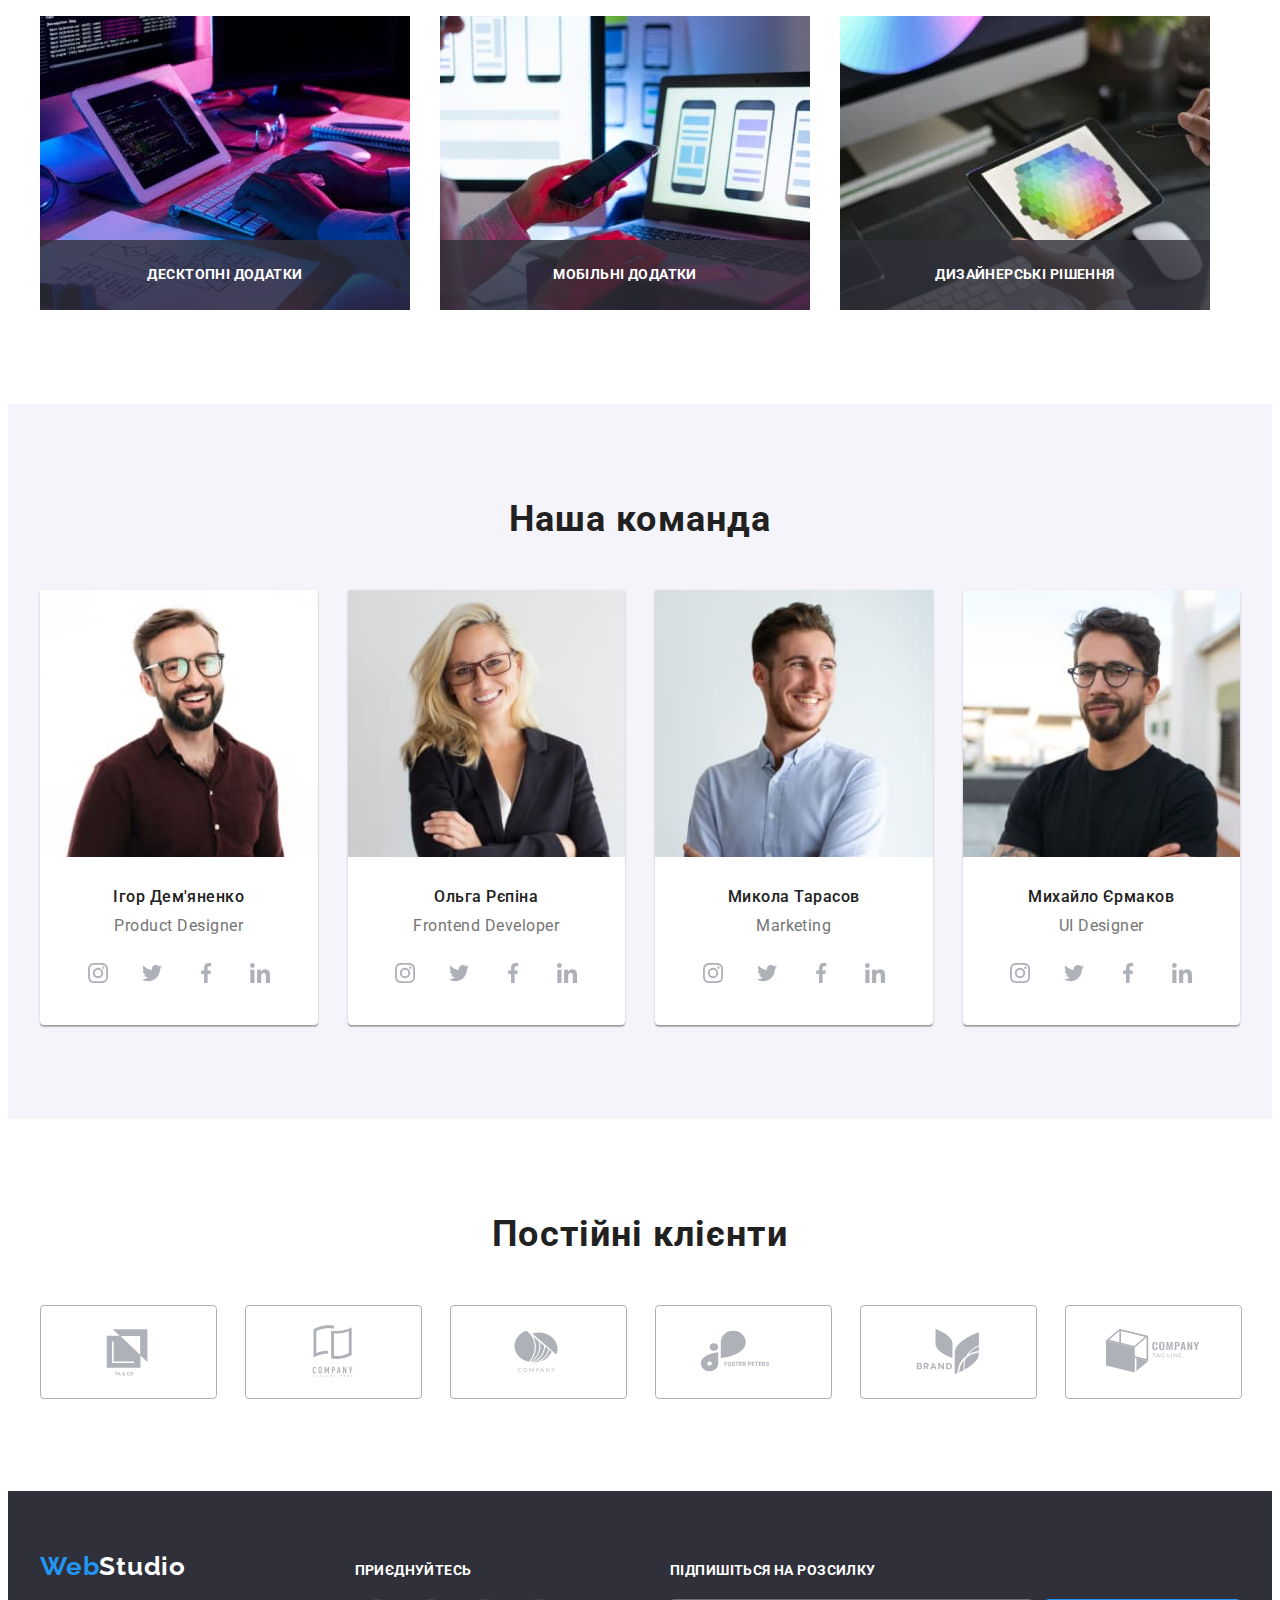
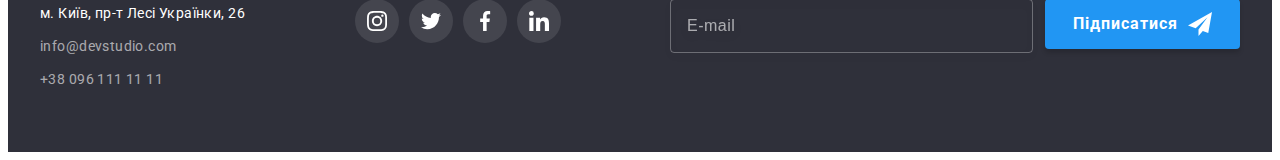
==== commit e078e0a8: "add adapt img" ====
--- a/index.html
+++ b/index.html
@@ -161,19 +161,25 @@
                 <h2 class="card-set__caption section-title">Чим ми займаємося</h2>
                 <ul class="card-set__list section-gap">
                     <li class="card-set__item list">
-                        <img class="card-set__img" src="./images/back-end.jpg" width="370" alt="Десктопні додатки">
+                        <img srcset="./images/development/desktop.jpg 1x, ./images/development/desktop-2x.jpg 2x"
+                            class="card-set__img" src="./images/development/desktop.jpg" width="370"
+                            alt="Десктопні додатки">
                         <div class="wrapper">
                             <h3 class="card-set__tittle">Десктопні додатки</h3>
                         </div>
                     </li>
                     <li class="card-set__item list">
-                        <img class="card-set__img" src="./images/front-end.jpg" width="370" alt="Мобільні додатки">
+                        <img srcset="./images/development/mobile.jpg 1x, ./images/development/mobile-2x.jpg 2x"
+                            class="card-set__img" src="./images/development/mobile.jpg" width="370"
+                            alt="Мобільні додатки">
                         <div class="wrapper">
                             <h3 class="card-set__tittle">Мобільні додатки</h3>
                         </div>
                     </li>
                     <li class="card-set__item list">
-                        <img class="card-set__img" src="./images/style.jpg" width="370" alt="Дизайнерські рішення">
+                        <img srcset="./images/development/style.jpg 1x, ./images/development/style-2x.jpg 2x"
+                            class="card-set__img" src="./images/development/style.jpg" width="370"
+                            alt="Дизайнерські рішення">
                         <div class="wrapper">
                             <h3 class="card-set__tittle">Дизайнерські рішення</h3>
                         </div>
@@ -186,8 +192,22 @@
                 <h2 class="people__tittle section-title">Наша команда</h2>
                 <ul class="people__list section-gap">
                     <li class="people__item list">
-                        <img class="team__img people__img" src="./images/igor.jpg" width="270"
-                            alt="Спеціаліст Ігор Дем'яненко">
+                        <picture>
+                            <source srcset="
+                                            ./images/team/igor.jpg    1x,
+                                            ./images/team/igor-2x.jpg 2x
+                                          " media="(min-width: 1200px)" />
+                            <source srcset="
+                                            ./images/team/igor-tab.jpg    1x,
+                                            ./images/team/igor-tab-2x.jpg 2x
+                                          " media="(min-width: 768px)" />
+                            <source srcset="
+                                            ./images/team/igor-mob.jpg    1x,
+                                            ./images/team/igor-mob-2x.jpg 2x
+                                          " media="(min-width: 320px)" />
+                            <img class="team__img people__img" src="./images/team/igor.jpg" width="450"
+                                alt="Спеціаліст Ігор Дем'яненко">
+                        </picture>
                         <h3 class="team__name people__name">Ігор Дем'яненко</h3>
                         <p class="team__text people__text">Product Designer</p>
                         <ul class="team__social-list people__social-list">
@@ -222,8 +242,23 @@
                         </ul>
                     </li>
                     <li class="people__item list">
-                        <img class="team__img people__img" src="./images/olga.jpg" width="270"
-                            alt="Спеціаліст Ольга Рєпіна">
+                        <picture>
+                            <source srcset="
+                                                                    ./images/team/olga.jpg    1x,
+                                                                    ./images/team/olga-2x.jpg 2x
+                                                                  " media="(min-width: 1200px)" />
+                            <source srcset="
+                                                                    ./images/team/olga-tab.jpg    1x,
+                                                                    ./images/team/olga-tab-2x.jpg 2x
+                                                                  " media="(min-width: 768px)" />
+                            <source srcset="
+                                                                    ./images/team/olga-mob.jpg    1x,
+                                                                    ./images/team/olga-mob-2x.jpg 2x
+                                                                  " media="(min-width: 320px)" />
+                            <img class="team__img people__img" src="./images/team/olga.jpg" width="450"
+                                alt="Спеціаліст Ольга Рєпіна">
+                        </picture>
+
                         <h3 class="team__name people__name">Ольга Рєпіна</h3>
                         <p class="team__text people__text">Frontend Developer</p>
                         <ul class="team__social-list people__social-list">
@@ -258,8 +293,23 @@
                         </ul>
                     </li>
                     <li class="people__item list">
-                        <img class="team__img people__img" src="./images/mikola.jpg" width="270"
-                            alt="Спеціаліст Микола Тарасов">
+                        <picture>
+                            <source srcset="
+                                                                    ./images/team/mikola.jpg    1x,
+                                                                    ./images/team/mikola-2x.jpg 2x
+                                                                  " media="(min-width: 1200px)" />
+                            <source srcset="
+                                                                    ./images/team/mikola-tab.jpg    1x,
+                                                                    ./images/team/mikola-tab-2x.jpg 2x
+                                                                  " media="(min-width: 768px)" />
+                            <source srcset="
+                                                                    ./images/team/mikola-mob.jpg    1x,
+                                                                    ./images/team/mikola-mob-2x.jpg 2x
+                                                                  " media="(min-width: 320px)" />
+                            <img class="team__img people__img" src="./images/team/mikola.jpg" width="450"
+                                alt="Спеціаліст Микола Тарасов">
+                        </picture>
+
                         <h3 class="team__name people__name">Микола Тарасов</h3>
                         <p class="team__text people__text">Marketing</p>
                         <ul class="team__social-list people__social-list">
@@ -294,8 +344,22 @@
                         </ul>
                     </li>
                     <li class="people__item list">
-                        <img class="team__img people__img" src="./images/mihaylo.jpg" width="270"
-                            alt="Спеціаліст Михайло Єрмаков">
+                        <picture>
+                            <source srcset="
+                                                                    ./images/team/mihaylo.jpg    1x,
+                                                                    ./images/team/mihaylo-2x.jpg 2x
+                                                                  " media="(min-width: 1200px)" />
+                            <source srcset="
+                                                                    ./images/team/mihaylo-tab.jpg    1x,
+                                                                    ./images/team/mihaylo-tab-2x.jpg 2x
+                                                                  " media="(min-width: 768px)" />
+                            <source srcset="
+                                                                    ./images/team/mihaylo-mob.jpg    1x,
+                                                                    ./images/team/mihaylo-mob-2x.jpg 2x
+                                                                  " media="(min-width: 320px)" />
+                            <img class="team__img people__img" src="./images/team/mihaylo.jpg" width="450"
+                                alt="Спеціаліст Михайло Єрмаков">
+                        </picture>
                         <h3 class="team__name people__name">Михайло Єрмаков</h3>
                         <p class="team__text people__text">UI Designer</p>
                         <ul class="team__social-list people__social-list">
--- a/css/main.min.css
+++ b/css/main.min.css
@@ -1 +1 @@
-:root{--most-text-color: #757575;--tittle-text-color: #212121;--logo-color: #000000;--secondary-link-color: #2196f3;--bcgnd-hero-color: #2f303a;--main-hero-color: #ffffff;--bcgnd-team-color: #f5f4fa;--bcgnd-color: #ffffff;--logo-footer-color: #ffffff;--filter-secondary-color: #f5f4fa;--filter-border-color: #eeeeee;--svg-main-color: #afb1b8;--timing-function: cubic-bezier(0.4, 0, 0.2, 1);--time-delay: 250ms}.visually__hidden{position:absolute;width:1px;height:1px;margin:-1px;border:0;padding:0;white-space:nowrap;-webkit-clip-path:inset(100%);clip-path:inset(100%);clip:rect(0 0 0 0);overflow:hidden}.subscribe-btn,.footer-social-link,.footer-social-list,.team__social-link,.team__social-list,.wrapper,.features__icon,.mob-social,.header__container,.header__nav,.modal-close{display:flex;align-items:center}p,h1,h2,h3,h4,h5,h6{margin:0}ul,ol{margin:0;padding-left:0}button{cursor:pointer}address{font-style:normal}img{display:block;max-width:100%;height:auto;width:100%}.list{list-style:none}body{font-family:"Roboto",sans-serif;color:var(--most-text-color);background-color:var(--bcgnd-color);font-size:14px}.section{padding-top:60px;padding-bottom:60px}@media screen and (min-width: 1200px){.section{padding-top:94px;padding-bottom:94px}}.section-gap{display:flex;flex-wrap:wrap;gap:30px}.section-title{margin-bottom:30px;font-size:28px;line-height:1.18;letter-spacing:0.03em;text-align:center;color:var(--tittle-text-color)}@media screen and (min-width: 1200px){.section-title{font-size:36px;line-height:1.17;letter-spacing:0.03em;margin-bottom:50px}}.main{padding-top:80px}@media screen and (max-width: 767px){.main{padding-top:60px}}.container{width:100%;padding-left:15px;padding-right:15px;margin:0 auto}@media screen and (min-width: 480px){.container{max-width:480px}}@media screen and (min-width: 768px){.container{max-width:768px}}@media screen and (min-width: 1200px){.container{max-width:1200px}}.backdrop{position:fixed;top:0;width:100%;height:100%;background-color:rgba(0,0,0,.2);transition:opacity var(--time-delay) var(--timing-function),visibility var(--time-delay) var(--timing-function);z-index:2}.modal{width:95%;background-color:var(--bcgnd-color);box-shadow:0px 1px 3px rgba(0,0,0,.12),0px 1px 1px rgba(0,0,0,.14),0px 2px 1px rgba(0,0,0,.2);border-radius:4px;position:absolute;top:50%;left:50%;transform:translate(-50%, -50%);transition:transform var(--time-delay) var(--timing-function);padding:40px}@media screen and (min-width: 480px){.modal{width:450px}}@media screen and (min-width: 1200px){.modal{width:528px}}.modal-close{position:absolute;top:8px;right:8px;width:30px;height:30px;background-color:rgba(0,0,0,0);border-radius:50%;border:1px solid rgba(0,0,0,.1);justify-content:center;fill:var(--logo-color);transition:fill var(--time-delay) var(--timing-function)}.modal-close:hover,.modal-close:focus{fill:var(--secondary-link-color)}.backdrop.is-hidden{opacity:0;pointer-events:none;visibility:hidden}.backdrop.is-hidden .modal{transform:translate(-50%, -50%) scaley(0) rotate(-180deg)}.modal-tittle{font-weight:700;font-size:20px;line-height:1.5;letter-spacing:0.03em;text-align:center;color:var(--tittle-text-color);margin-bottom:12px}@media screen and (min-width: 1200px){.modal-tittle{font-size:20px;line-height:1.15;letter-spacing:0.03em}}.input-label{display:block;margin-bottom:4px;font-size:12px;line-height:1.17;letter-spacing:0.01em;color:var(--most-text-color)}.modal-input{width:100%;height:40px;border:1px solid rgba(33,33,33,.2);border-radius:4px;padding-left:42px;outline:rgba(0,0,0,0);transition:border-color var(--time-delay) var(--timing-function);cursor:pointer}.modal-input:focus,.modal-input:hover{border-color:var(--secondary-link-color)}.modal-input-wrap{position:relative;margin-bottom:10px}.modal-input-icon{position:absolute;left:12px;top:50%;transform:translateY(-50%);fill:var(--tittle-text-color);transition:fill var(--time-delay) var(--timing-function)}.modal-input:focus+.modal-input-icon,.modal-input:hover+.modal-input-icon{fill:var(--secondary-link-color)}.modal-comm{width:100%;height:120px;resize:none;border:1px solid rgba(33,33,33,.2);border-radius:4px;padding:12px 16px;outline:rgba(0,0,0,0);transition:border-color var(--time-delay) var(--timing-function);margin-bottom:20px;display:block;cursor:pointer}.modal-comm::-moz-placeholder{font-size:12px;line-height:1.17;letter-spacing:0.01em;color:rgba(117,117,117,.5)}.modal-comm:-ms-input-placeholder{font-size:12px;line-height:1.17;letter-spacing:0.01em;color:rgba(117,117,117,.5)}.modal-comm::placeholder{font-size:12px;line-height:1.17;letter-spacing:0.01em;color:rgba(117,117,117,.5)}.modal-comm:focus,.modal-comm:hover{border-color:var(--secondary-link-color)}.rules-link{color:var(--secondary-link-color)}.checkbox-label{font-size:12px;line-height:1.17;letter-spacing:0.03em;color:var(--most-text-color);display:block;text-align:center;position:relative;margin-left:16px;margin-bottom:30px}@media screen and (min-width: 1200px){.checkbox-label{font-size:14px;line-height:1.71;letter-spacing:0.03em}}.checkbox-icon{position:absolute;left:-10px;top:-1px}@media screen and (min-width: 1200px){.checkbox-icon{left:2px;top:3px}}.checkbox:checked~.checkbox-icon{opacity:0}.checkbox-icon-check{opacity:0;position:absolute;left:-10px;top:-1px}@media screen and (min-width: 1200px){.checkbox-icon-check{left:2px;top:3px}}.checkbox:checked~.checkbox-icon-check{opacity:1}.header{padding-top:10px;padding-bottom:10px;position:fixed;width:100%;background-color:var(--bcgnd-color);z-index:1}@media screen and (min-width: 768px){.header{border-bottom:1px solid #ececec;padding-top:21px;padding-bottom:21px;height:80px}}@media screen and (min-width: 1200px){.header{padding-top:24px;padding-bottom:24px}}.header__list{display:none}@media screen and (min-width: 768px){.header__list{display:flex;gap:50px}}.header__container{justify-content:space-between}.header__contact{margin-left:auto}@media screen and (min-width: 768px){.header__contact{display:block}}@media screen and (min-width: 1200px){.header__contact{display:flex;align-items:center;gap:30px}}.link{text-decoration:none;color:var(--tittle-text-color);font-weight:500;line-height:1.14;letter-spacing:.02em;position:relative}.menu__link{color:var(--tittle-text-color);transition:color var(--time-delay) var(--timing-function)}.menu__link:hover,.menu__link:focus{color:var(--secondary-link-color)}.menu__link::after,.menu__link::after{content:"";display:block;width:100%;height:4px;border-radius:2px;background-color:var(--secondary-link-color);position:absolute;bottom:-32px;transform:scaleX(0);transition:transform var(--time-delay) var(--timing-function)}.menu__link:hover::after,.menu__link:focus::after{transform:scaleX(1)}.contact__link{color:var(--most-text-color);transition:color var(--time-delay) var(--timing-function)}.contact__link:hover,.contact__link:focus{color:var(--secondary-link-color)}.contact__link::after,.contact__link::after{content:"";display:block;width:100%;height:4px;border-radius:2px;background-color:var(--secondary-link-color);position:absolute;bottom:-32px;transform:scaleX(0);transition:transform var(--time-delay) var(--timing-function)}.contact__link:hover::after,.contact__link:focus::after{transform:scaleX(1)}@media screen and (min-width: 768px)and (max-width: 1199px){.contact__link{font-size:12px;line-height:1.17;letter-spacing:0.02em}}.contact__icon{fill:currentColor}@media screen and (min-width: 768px){.contact__icon{margin-right:8px;width:14px;height:10px}}@media screen and (min-width: 1200px){.contact__icon{margin-right:10px;width:16px;height:12px}}@media screen and (max-width: 1199px){.header-item{height:14px}}@media screen and (max-width: 1199px){.contact__item{margin-bottom:10px;height:14px}}.logo{text-decoration:none;font-family:"Raleway";font-size:24px;line-height:1.17;letter-spacing:0.03em}@media screen and (min-width: 768px){.logo{font-size:26px;line-height:1.19;letter-spacing:0.03em}}.header__logo{color:var(--logo-color)}@media screen and (min-width: 768px){.header__logo{margin-right:87px}}@media screen and (min-width: 1200px){.header__logo{margin-right:93px}}.logo--blue{color:var(--secondary-link-color)}.current{color:var(--secondary-link-color)}.current::before{content:"";display:block;width:100%;height:4px;border-radius:2px;background-color:var(--secondary-link-color);position:absolute;bottom:-32px}.mob-button{padding:0;border:none;background-color:rgba(0,0,0,0);width:40px;height:40px}@media screen and (min-width: 768px){.mob-button--open{display:none}}.mob-button--close{position:absolute;top:-38px;right:-25px}.mob-menu-icon:hover,.mob-menu-icon:focus{fill:var(--secondary-link-color);transition:fill var(--time-delay) var(--timing-function)}.mob-menu{width:100vw;height:100vh;background-color:var(--main-hero-color);z-index:1;position:fixed;top:0;padding:48px 40px;overflow:auto}.mob-menu-wrap{position:relative;height:100%;display:flex;flex-direction:column;justify-content:space-between}.mob-menu__nav{margin-bottom:64px}.mob-menu__item{margin-bottom:32px}.mob-menu__link{font-size:40px;line-height:1.18;letter-spacing:0.02em;color:var(--tittle-text-color);transition:color var(--time-delay) var(--timing-function)}.mob-menu__link:hover,.mob-menu__link:focus{color:var(--secondary-link-color)}.mob-contact__mail{font-size:24px;line-height:1.17;letter-spacing:0.02em;color:var(--most-text-color)}.mob-contact{margin-bottom:64px}.mob-contact__item{margin-bottom:32px}.mob-contact__number{font-size:27px;line-height:1.18;letter-spacing:0.02em;color:var(--secondary-link-color)}@media screen and (min-width: 480px){.mob-contact__number{font-size:34px;line-height:1.18;letter-spacing:0.02em}}.mob-social{gap:10px}@media screen and (max-width: 479px){.mob-social{width:240px;flex-wrap:wrap}}.mob-social__item{padding-right:9px}@media screen and (max-width: 479px){.mob-social__item:nth-child(odd){border-right:1px solid rgba(33,33,33,.2)}}@media screen and (min-width: 480px){.mob-social__item:not(:last-child){border-right:1px solid rgba(33,33,33,.2)}}.mob-social__link{font-size:18px;line-height:1.22;letter-spacing:0.02em;color:var(--secondary-link-color)}.is-hidden{opacity:0;pointer-events:none;visibility:hidden}.is-hidden .modal{transform:translate(-50%, -50%) scaley(0) rotate(-180deg)}.hero{background-color:#c4c4c4;color:var(--main-hero-color);padding:118px 60px}@media screen and (min-width: 1200px){.hero{padding-top:200px;padding-bottom:200px}}.hero__container{padding:0}.hero__title{max-width:360px;font-weight:900;font-size:26px;line-height:1.62;letter-spacing:0.06em;text-align:center;text-transform:uppercase;margin-right:auto;margin-left:auto;margin-bottom:30px}@media screen and (min-width: 1200px){.hero__title{max-width:696px;font-size:44px;line-height:1.36;letter-spacing:0.06em}}.hero__btn{color:var(--main-hero-color);background-color:var(--secondary-link-color);font-family:inherit;font-weight:700;font-size:16px;line-height:1.88;letter-spacing:0.06em;box-shadow:0px 4px 4px rgba(0,0,0,.15);border-radius:4px;border:none;width:200px;height:50px;text-align:center;margin:0 auto;display:block;transition:background-color var(--time-delay) var(--timing-function)}@media screen and (min-width: 1200px){.hero__btn{width:216px}}.hero__btn:hover,.hero__btn:focus{background-color:#188ce8;box-shadow:0px 4px 4px rgba(0,0,0,.15);border-radius:4px}.overlay{height:400px;margin-left:auto;margin-right:auto;background-image:linear-gradient(rgba(47, 48, 58, 0.4), rgba(47, 48, 58, 0.4)),url("../images/hero.jpg");background-repeat:no-repeat;background-size:cover;background-position:center}@media screen and (min-width: 1200px){.overlay{max-width:1600px;height:600px}}.features{padding-bottom:0}@media screen and (max-width: 1199px){.features{padding-bottom:60px}}.icons__icon{width:100%;height:120px;background-color:#f5f4fa;border-radius:4px}.features__icon{margin-bottom:30px;justify-content:center}.icons__item{width:100%}@media screen and (min-width: 768px){.icons__item{width:calc((100% - 30px)/2)}}@media screen and (min-width: 1200px){.icons__item{width:calc((100% - 90px)/4)}}.features__title{margin-bottom:10px}.icons__title{font-size:14px;line-height:1.14;letter-spacing:0.03em;text-transform:uppercase;color:var(--tittle-text-color)}@media screen and (max-width: 767px){.icons__title{text-align:center}}.icons__text{line-height:1.71;letter-spacing:.03em}@media screen and (max-width: 1199px){.development{display:none}}.card-set__item{position:relative}.card-set__tittle{font-size:14px;line-height:1.14;letter-spacing:0.03em;text-transform:uppercase;color:var(--bcgnd-color)}.wrapper{position:absolute;bottom:0;width:100%;height:70px;background-color:rgba(47,48,58,.8);justify-content:center}.team{background-color:var(--bcgnd-team-color)}.team__img{margin-bottom:30px}.people__item{background-color:var(--bcgnd-color);box-shadow:0px 1px 3px rgba(0,0,0,.12),0px 1px 1px rgba(0,0,0,.14),0px 2px 1px rgba(0,0,0,.2);border-radius:0px 0px 4px 4px;padding-bottom:24px;width:100%}@media screen and (min-width: 768px){.people__item{width:calc((100% - 30px)/2)}}@media screen and (min-width: 1200px){.people__item{width:calc((100% - 90px)/4);padding-bottom:30px}}.people__name{font-weight:500;font-size:16px;line-height:1.19;letter-spacing:0.03em;text-align:center;color:var(--tittle-text-color)}.team__name{margin-bottom:10px}.team__text{margin-bottom:16px}.people__text{font-size:16px;line-height:1.19;letter-spacing:0.03em;text-align:center}.team__social-list{gap:10px;margin:0 auto}.people__social-list{width:206px}.people__social-item{width:44px;height:44px}.team__social-link{justify-content:center}.people__social-link{border-radius:50%;width:100%;height:100%;color:var(--svg-main-color);transition:background-color var(--time-delay) var(--timing-function),color var(--time-delay) var(--timing-function)}.people__social-link:hover,.people__social-link:focus{background-color:var(--secondary-link-color);color:var(--bcgnd-color)}.people__social-icon{fill:currentColor}.clients-link{width:100%;height:100%;display:flex;align-items:center;justify-content:center;color:var(--svg-main-color);border:1px solid #afb1b8;border-radius:4px;transition:color var(--time-delay) var(--timing-function),border var(--time-delay) var(--timing-function)}.clients-link:hover,.clients-link:focus{color:var(--secondary-link-color);border:1px solid var(--secondary-link-color)}.clients-icon{fill:currentColor}.clients-item{width:calc((100% - 30px)/2);height:92px}@media screen and (min-width: 768px){.clients-item{width:calc((100% - 60px)/3)}}@media screen and (min-width: 1200px){.clients-item{width:calc((100% - 150px)/6)}}.footer{background-color:var(--bcgnd-hero-color);padding-top:60px;padding-bottom:60px}.footer-logo{text-decoration:none;font-family:"Raleway";font-weight:700;font-size:26px;line-height:1.19;letter-spacing:0.03em;color:var(--logo-footer-color);margin-bottom:20px;display:block}.footer-item:not(:last-child){margin-bottom:8px}@media screen and (min-width: 1200px){.footer-item:not(:last-child){margin-bottom:9px}}.footer-link,.footer-contact{text-decoration:none;line-height:1.71;letter-spacing:.03em}.footer-link{color:var(--main-hero-color)}.footer-contact{color:rgba(255,255,255,.6);transition:color var(--time-delay) var(--timing-function)}.footer-contact:hover,.footer-contact:focus{color:var(--secondary-link-color)}.footer-container{display:flex}@media screen and (max-width: 767px){.footer-container{gap:60px}}@media screen and (max-width: 1199px){.footer-container{text-align:center;flex-wrap:wrap;justify-content:center}}@media screen and (min-width: 1200px){.footer-container{align-items:baseline;justify-content:space-between}}.footer-social-list{width:206px;gap:10px;margin:0 auto}.footer-social-item{width:44px;height:44px}.footer-social-link{border-radius:50%;width:100%;height:100%;justify-content:center;background-color:rgba(255,255,255,.1);transition:background-color var(--time-delay) var(--timing-function)}.footer-social-link:hover,.footer-social-link:focus{background-color:var(--secondary-link-color)}.footer-social-icon{fill:var(--bcgnd-color)}.footer-social-tittle{font-size:14px;line-height:1.14;letter-spacing:0.03em;text-transform:uppercase;color:var(--bcgnd-color);margin-bottom:20px}@media screen and (min-width: 1200px){.footer-subscribe-form{display:flex;gap:12px}}.footer-subscribe{width:100%}@media screen and (min-width: 768px)and (max-width: 1199px){.footer-subscribe{width:450px;margin-top:60px}}@media screen and (min-width: 1200px){.footer-subscribe{width:570px}}.footer-subscribe-input{width:100%;height:50px;background-color:rgba(0,0,0,0);border:1px solid rgba(255,255,255,.3);filter:drop-shadow(0px 4px 4px rgba(0, 0, 0, 0.15));border-radius:4px;padding-left:16px;padding-right:16px;font-size:16px;line-height:1.25;letter-spacing:0.03em;color:var(--bcgnd-color);outline:rgba(0,0,0,0);margin-bottom:20px}.footer-subscribe-input::-moz-placeholder{font-size:16px;line-height:1.25;letter-spacing:0.03em;color:rgba(255,255,255,.6)}.footer-subscribe-input:-ms-input-placeholder{font-size:16px;line-height:1.25;letter-spacing:0.03em;color:rgba(255,255,255,.6)}.footer-subscribe-input::placeholder{font-size:16px;line-height:1.25;letter-spacing:0.03em;color:rgba(255,255,255,.6)}@media screen and (min-width: 1200px){.footer-subscribe-input{width:358px}}@media screen and (min-width: 768px)and (max-width: 1199px){.footer-adress-container{margin-right:165px}}.subscribe-btn{color:var(--main-hero-color);background-color:var(--secondary-link-color);font-family:inherit;font-weight:700;font-size:16px;line-height:1.88;letter-spacing:0.06em;box-shadow:0px 4px 4px rgba(0,0,0,.15);border-radius:4px;border:none;width:200px;height:50px;margin:0 auto;gap:10px;justify-content:center;padding:13px 28px;transition:background-color var(--time-delay) var(--timing-function)}.subscribe-btn:hover,.subscribe-btn:focus{background-color:#188ce8;box-shadow:0px 4px 4px rgba(0,0,0,.15);border-radius:4px}.filter-list{display:flex;margin-bottom:50px;gap:8px;justify-content:center}.filter-btn{font-family:inherit;font-weight:500;font-size:16px;line-height:1.62;letter-spacing:0.03em;text-align:center;color:var(--tittle-text-color);background-color:var(--filter-secondary-color);border-radius:4px;border:none;cursor:pointer;padding:6px 22px;transition:color var(--time-delay) var(--timing-function),background-color var(--time-delay) var(--timing-function),box-shadow var(--time-delay) var(--timing-function)}.filter-btn:focus,.filter-btn:hover{color:var(--main-hero-color);background-color:var(--secondary-link-color);box-shadow:0px 3px 1px rgba(0,0,0,.1),0px 1px 2px rgba(0,0,0,.08),0px 2px 2px rgba(0,0,0,.12);border-radius:4px;border:none}.galery-title{position:absolute;white-space:nowrap;width:1px;height:1px;overflow:hidden;border:0;padding:0;clip:rect(0 0 0 0);-webkit-clip-path:inset(50%);clip-path:inset(50%);margin:-1px}.galery-list{flex-wrap:wrap}.galery-item{width:calc((100% - 60px)/3);border:1px solid var(--filter-border-color)}.galery-card{font-size:18px;line-height:3;letter-spacing:0.06em;color:var(--tittle-text-color);margin-bottom:4px}.galery-article{font-size:16px;line-height:1.88;letter-spacing:0.03em;color:var(--most-text-color)}.galery-link{text-decoration:none;display:block;transition:box-shadow var(--time-delay) var(--timing-function)}.galery-link:hover,.galery-link:focus{box-shadow:0px 1px 1px rgba(0,0,0,.12),0px 4px 4px rgba(0,0,0,.06),1px 4px 6px rgba(0,0,0,.16)}.galery-text{position:absolute;top:0;padding:63px 24px;font-size:18px;line-height:1.56;letter-spacing:0.03em;color:var(--main-hero-color);background-color:rgba(33,150,243,.9);height:100%;transform:translateY(101%);transition:transform var(--time-delay) var(--timing-function)}.galery-item:hover .galery-text,.galery-item:focus .galery-text{transform:translateY(0)}.galery-text-wrap{position:relative;overflow:hidden}.card-padding{padding:20px 24px}/*# sourceMappingURL=main.min.css.map */+:root{--most-text-color: #757575;--tittle-text-color: #212121;--logo-color: #000000;--secondary-link-color: #2196f3;--bcgnd-hero-color: #2f303a;--main-hero-color: #ffffff;--bcgnd-team-color: #f5f4fa;--bcgnd-color: #ffffff;--logo-footer-color: #ffffff;--filter-secondary-color: #f5f4fa;--filter-border-color: #eeeeee;--svg-main-color: #afb1b8;--timing-function: cubic-bezier(0.4, 0, 0.2, 1);--time-delay: 250ms;--hero-gradient: linear-gradient( rgba(47, 48, 58, 0.4), rgba(47, 48, 58, 0.4) )}.visually__hidden{position:absolute;width:1px;height:1px;margin:-1px;border:0;padding:0;white-space:nowrap;-webkit-clip-path:inset(100%);clip-path:inset(100%);clip:rect(0 0 0 0);overflow:hidden}.subscribe-btn,.footer-social-link,.footer-social-list,.team__social-link,.team__social-list,.wrapper,.features__icon,.mob-social,.header__container,.header__nav,.modal-close{display:flex;align-items:center}p,h1,h2,h3,h4,h5,h6{margin:0}ul,ol{margin:0;padding-left:0}button{cursor:pointer}address{font-style:normal}img{display:block;max-width:100%;height:auto;width:100%}.list{list-style:none}body{font-family:"Roboto",sans-serif;color:var(--most-text-color);background-color:var(--bcgnd-color);font-size:14px}.section{padding-top:60px;padding-bottom:60px}@media screen and (min-width: 1200px){.section{padding-top:94px;padding-bottom:94px}}.section-gap{display:flex;flex-wrap:wrap;gap:30px}.section-title{margin-bottom:30px;font-size:28px;line-height:1.18;letter-spacing:0.03em;text-align:center;color:var(--tittle-text-color)}@media screen and (min-width: 1200px){.section-title{font-size:36px;line-height:1.17;letter-spacing:0.03em;margin-bottom:50px}}.main{padding-top:60px}@media screen and (min-width: 768px){.main{padding-top:80px}}.container{width:100%;padding-left:15px;padding-right:15px;margin:0 auto}@media screen and (min-width: 480px){.container{max-width:480px}}@media screen and (min-width: 768px){.container{max-width:768px}}@media screen and (min-width: 1200px){.container{max-width:1200px}}.backdrop{position:fixed;top:0;width:100%;height:100%;background-color:rgba(0,0,0,.2);transition:opacity var(--time-delay) var(--timing-function),visibility var(--time-delay) var(--timing-function);z-index:2}.modal{width:95%;background-color:var(--bcgnd-color);box-shadow:0px 1px 3px rgba(0,0,0,.12),0px 1px 1px rgba(0,0,0,.14),0px 2px 1px rgba(0,0,0,.2);border-radius:4px;position:absolute;top:50%;left:50%;transform:translate(-50%, -50%);transition:transform var(--time-delay) var(--timing-function);padding:40px}@media screen and (min-width: 480px){.modal{width:450px}}@media screen and (min-width: 1200px){.modal{width:528px}}.modal-close{position:absolute;top:8px;right:8px;width:30px;height:30px;background-color:rgba(0,0,0,0);border-radius:50%;border:1px solid rgba(0,0,0,.1);justify-content:center;fill:var(--logo-color);transition:fill var(--time-delay) var(--timing-function)}.modal-close:hover,.modal-close:focus{fill:var(--secondary-link-color)}.backdrop.is-hidden{opacity:0;pointer-events:none;visibility:hidden}.backdrop.is-hidden .modal{transform:translate(-50%, -50%) scaley(0) rotate(-180deg)}.modal-tittle{font-weight:700;font-size:20px;line-height:1.5;letter-spacing:0.03em;text-align:center;color:var(--tittle-text-color);margin-bottom:12px}@media screen and (min-width: 1200px){.modal-tittle{font-size:20px;line-height:1.15;letter-spacing:0.03em}}.input-label{display:block;margin-bottom:4px;font-size:12px;line-height:1.17;letter-spacing:0.01em;color:var(--most-text-color)}.modal-input{width:100%;height:40px;border:1px solid rgba(33,33,33,.2);border-radius:4px;padding-left:42px;outline:rgba(0,0,0,0);transition:border-color var(--time-delay) var(--timing-function);cursor:pointer}.modal-input:focus,.modal-input:hover{border-color:var(--secondary-link-color)}.modal-input-wrap{position:relative;margin-bottom:10px}.modal-input-icon{position:absolute;left:12px;top:50%;transform:translateY(-50%);fill:var(--tittle-text-color);transition:fill var(--time-delay) var(--timing-function)}.modal-input:focus+.modal-input-icon,.modal-input:hover+.modal-input-icon{fill:var(--secondary-link-color)}.modal-comm{width:100%;height:120px;resize:none;border:1px solid rgba(33,33,33,.2);border-radius:4px;padding:12px 16px;outline:rgba(0,0,0,0);transition:border-color var(--time-delay) var(--timing-function);margin-bottom:20px;display:block;cursor:pointer}.modal-comm::-moz-placeholder{font-size:12px;line-height:1.17;letter-spacing:0.01em;color:rgba(117,117,117,.5)}.modal-comm:-ms-input-placeholder{font-size:12px;line-height:1.17;letter-spacing:0.01em;color:rgba(117,117,117,.5)}.modal-comm::placeholder{font-size:12px;line-height:1.17;letter-spacing:0.01em;color:rgba(117,117,117,.5)}.modal-comm:focus,.modal-comm:hover{border-color:var(--secondary-link-color)}.rules-link{color:var(--secondary-link-color)}.checkbox-label{font-size:12px;line-height:1.17;letter-spacing:0.03em;color:var(--most-text-color);display:block;text-align:center;position:relative;margin-left:16px;margin-bottom:30px}@media screen and (min-width: 1200px){.checkbox-label{font-size:14px;line-height:1.71;letter-spacing:0.03em}}.checkbox-icon{position:absolute;left:-10px;top:-1px}@media screen and (min-width: 1200px){.checkbox-icon{left:2px;top:3px}}.checkbox:checked~.checkbox-icon{opacity:0}.checkbox-icon-check{opacity:0;position:absolute;left:-10px;top:-1px}@media screen and (min-width: 1200px){.checkbox-icon-check{left:2px;top:3px}}.checkbox:checked~.checkbox-icon-check{opacity:1}.header{padding-top:10px;padding-bottom:10px;position:fixed;width:100%;background-color:var(--bcgnd-color);z-index:1}@media screen and (min-width: 768px){.header{border-bottom:1px solid #ececec;padding-top:21px;padding-bottom:21px;height:80px}}@media screen and (min-width: 1200px){.header{padding-top:24px;padding-bottom:24px}}.header__list{display:none}@media screen and (min-width: 768px){.header__list{display:flex;gap:50px}}.header__container{justify-content:space-between}.header__contact{margin-left:auto}@media screen and (min-width: 768px){.header__contact{display:block}}@media screen and (min-width: 1200px){.header__contact{display:flex;align-items:center;gap:30px}}.link{text-decoration:none;color:var(--tittle-text-color);font-weight:500;line-height:1.14;letter-spacing:.02em;position:relative}.menu__link{color:var(--tittle-text-color);transition:color var(--time-delay) var(--timing-function)}.menu__link:hover,.menu__link:focus{color:var(--secondary-link-color)}.menu__link::after,.menu__link::after{content:"";display:block;width:100%;height:4px;border-radius:2px;background-color:var(--secondary-link-color);position:absolute;bottom:-32px;transform:scaleX(0);transition:transform var(--time-delay) var(--timing-function)}.menu__link:hover::after,.menu__link:focus::after{transform:scaleX(1)}.contact__link{color:var(--most-text-color);transition:color var(--time-delay) var(--timing-function)}.contact__link:hover,.contact__link:focus{color:var(--secondary-link-color)}.contact__link::after,.contact__link::after{content:"";display:block;width:100%;height:4px;border-radius:2px;background-color:var(--secondary-link-color);position:absolute;bottom:-32px;transform:scaleX(0);transition:transform var(--time-delay) var(--timing-function)}.contact__link:hover::after,.contact__link:focus::after{transform:scaleX(1)}@media screen and (min-width: 768px)and (max-width: 1199px){.contact__link{font-size:12px;line-height:1.17;letter-spacing:0.02em}}.contact__icon{fill:currentColor}@media screen and (min-width: 768px){.contact__icon{margin-right:8px;width:14px;height:10px}}@media screen and (min-width: 1200px){.contact__icon{margin-right:10px;width:16px;height:12px}}@media screen and (max-width: 1199px){.header-item{height:14px}}@media screen and (max-width: 1199px){.contact__item{margin-bottom:10px;height:14px}}.logo{text-decoration:none;font-family:"Raleway";font-size:24px;line-height:1.17;letter-spacing:0.03em}@media screen and (min-width: 768px){.logo{font-size:26px;line-height:1.19;letter-spacing:0.03em}}.header__logo{color:var(--logo-color)}@media screen and (min-width: 768px){.header__logo{margin-right:87px}}@media screen and (min-width: 1200px){.header__logo{margin-right:93px}}.logo--blue{color:var(--secondary-link-color)}.current{color:var(--secondary-link-color)}.current::before{content:"";display:block;width:100%;height:4px;border-radius:2px;background-color:var(--secondary-link-color);position:absolute;bottom:-32px}.mob-menu{width:100vw;height:100vh;background-color:var(--main-hero-color);z-index:1;position:fixed;top:0;padding:48px 40px;overflow:auto}.mob-button{padding:0;border:none;background-color:rgba(0,0,0,0);width:40px;height:40px}@media screen and (min-width: 768px){.mob-button--open{display:none}}.mob-button--close{position:absolute;top:-38px;right:-25px}.mob-menu-icon:hover,.mob-menu-icon:focus{fill:var(--secondary-link-color);transition:fill var(--time-delay) var(--timing-function)}.mob-menu-wrap{position:relative;height:100%;display:flex;flex-direction:column;justify-content:space-between}.mob-menu__nav{margin-bottom:64px}.mob-menu__item{margin-bottom:32px}.mob-menu__link{font-size:40px;line-height:1.18;letter-spacing:0.02em;color:var(--tittle-text-color);transition:color var(--time-delay) var(--timing-function)}.mob-menu__link:hover,.mob-menu__link:focus{color:var(--secondary-link-color)}.mob-contact__mail{font-size:24px;line-height:1.17;letter-spacing:0.02em;color:var(--most-text-color)}.current-mob{color:var(--secondary-link-color)}.mob-contact{margin-bottom:64px}.mob-contact__item{margin-bottom:32px}.mob-contact__number{font-size:27px;line-height:1.18;letter-spacing:0.02em;color:var(--secondary-link-color)}@media screen and (min-width: 480px){.mob-contact__number{font-size:34px;line-height:1.18;letter-spacing:0.02em}}.mob-social{gap:10px}@media screen and (max-width: 479px){.mob-social{width:240px;flex-wrap:wrap}}.mob-social__item{padding-right:9px}@media screen and (max-width: 479px){.mob-social__item:nth-child(odd){border-right:1px solid rgba(33,33,33,.2)}}@media screen and (min-width: 480px){.mob-social__item:not(:last-child){border-right:1px solid rgba(33,33,33,.2)}}.mob-social__link{font-size:18px;line-height:1.22;letter-spacing:0.02em;color:var(--secondary-link-color)}.mob-menu.is-hidden{opacity:0;pointer-events:none;visibility:hidden}.hero{background-color:#c4c4c4;color:var(--main-hero-color);padding:118px 60px}@media screen and (min-width: 1200px){.hero{padding-top:200px;padding-bottom:200px}}.hero__container{padding:0}.hero__title{max-width:360px;font-weight:900;font-size:26px;line-height:1.62;letter-spacing:0.06em;text-align:center;text-transform:uppercase;margin-right:auto;margin-left:auto;margin-bottom:30px}@media screen and (min-width: 1200px){.hero__title{max-width:696px;font-size:44px;line-height:1.36;letter-spacing:0.06em}}.hero__btn{color:var(--main-hero-color);background-color:var(--secondary-link-color);font-family:inherit;font-weight:700;font-size:16px;line-height:1.88;letter-spacing:0.06em;box-shadow:0px 4px 4px rgba(0,0,0,.15);border-radius:4px;border:none;width:200px;height:50px;text-align:center;margin:0 auto;display:block;transition:background-color var(--time-delay) var(--timing-function)}@media screen and (min-width: 1200px){.hero__btn{width:216px}}.hero__btn:hover,.hero__btn:focus{background-color:#188ce8;box-shadow:0px 4px 4px rgba(0,0,0,.15);border-radius:4px}.overlay{height:400px;margin-left:auto;margin-right:auto;background-image:var(--hero-gradient),url("../images/hero/hero-mob.jpg");background-repeat:no-repeat;background-size:cover;background-position:center}@media(min-device-pixel-ratio: 2),(-webkit-min-device-pixel-ratio: 2),(min-resolution: 192dpi),(min-resolution: 2dppx){.overlay{background-image:var(--hero-gradient),url("../images/hero/hero-mob-2x.jpg")}}@media screen and (min-width: 768px){.overlay{background-image:var(--hero-gradient),url("../images/hero/hero-tab.jpg")}}@media screen and (min-width: 768px)and (min-device-pixel-ratio: 2),screen and (min-width: 768px)and (-webkit-min-device-pixel-ratio: 2),screen and (min-width: 768px)and (min-resolution: 192dpi),screen and (min-width: 768px)and (min-resolution: 2dppx){.overlay{background-image:var(--hero-gradient),url("../images/hero/hero-tab-2x.jpg")}}@media screen and (min-width: 1200px){.overlay{max-width:1600px;height:600px;background-image:var(--hero-gradient),url("../images/hero/hero.jpg")}}@media screen and (min-width: 1200px)and (min-device-pixel-ratio: 2),screen and (min-width: 1200px)and (-webkit-min-device-pixel-ratio: 2),screen and (min-width: 1200px)and (min-resolution: 192dpi),screen and (min-width: 1200px)and (min-resolution: 2dppx){.overlay{background-image:var(--hero-gradient),url("../images/hero/hero-2x.jpg")}}.features{padding-bottom:0}@media screen and (max-width: 1199px){.features{padding-bottom:60px}}.icons__icon{width:100%;height:120px;background-color:#f5f4fa;border-radius:4px}.features__icon{margin-bottom:30px;justify-content:center}.icons__item{width:100%}@media screen and (min-width: 768px){.icons__item{width:calc((100% - 30px)/2)}}@media screen and (min-width: 1200px){.icons__item{width:calc((100% - 90px)/4)}}.features__title{margin-bottom:10px}.icons__title{font-size:14px;line-height:1.14;letter-spacing:0.03em;text-transform:uppercase;color:var(--tittle-text-color)}@media screen and (max-width: 767px){.icons__title{text-align:center}}.icons__text{line-height:1.71;letter-spacing:.03em}@media screen and (max-width: 1199px){.development{display:none}}.card-set__item{position:relative}.card-set__tittle{font-size:14px;line-height:1.14;letter-spacing:0.03em;text-transform:uppercase;color:var(--bcgnd-color)}.wrapper{position:absolute;bottom:0;width:100%;height:70px;background-color:rgba(47,48,58,.8);justify-content:center}.team{background-color:var(--bcgnd-team-color)}.team__img{margin-bottom:30px}.people__item{background-color:var(--bcgnd-color);box-shadow:0px 1px 3px rgba(0,0,0,.12),0px 1px 1px rgba(0,0,0,.14),0px 2px 1px rgba(0,0,0,.2);border-radius:0px 0px 4px 4px;padding-bottom:24px;width:100%}@media screen and (min-width: 768px){.people__item{width:calc((100% - 30px)/2)}}@media screen and (min-width: 1200px){.people__item{width:calc((100% - 90px)/4);padding-bottom:30px}}.people__name{font-weight:500;font-size:16px;line-height:1.19;letter-spacing:0.03em;text-align:center;color:var(--tittle-text-color)}.team__name{margin-bottom:10px}.team__text{margin-bottom:16px}.people__text{font-size:16px;line-height:1.19;letter-spacing:0.03em;text-align:center}.team__social-list{gap:10px;margin:0 auto}.people__social-list{width:206px}.people__social-item{width:44px;height:44px}.team__social-link{justify-content:center}.people__social-link{border-radius:50%;width:100%;height:100%;color:var(--svg-main-color);transition:background-color var(--time-delay) var(--timing-function),color var(--time-delay) var(--timing-function)}.people__social-link:hover,.people__social-link:focus{background-color:var(--secondary-link-color);color:var(--bcgnd-color)}.people__social-icon{fill:currentColor}.clients-link{width:100%;height:100%;display:flex;align-items:center;justify-content:center;color:var(--svg-main-color);border:1px solid #afb1b8;border-radius:4px;transition:color var(--time-delay) var(--timing-function),border var(--time-delay) var(--timing-function)}.clients-link:hover,.clients-link:focus{color:var(--secondary-link-color);border:1px solid var(--secondary-link-color)}.clients-icon{fill:currentColor}.clients-item{width:calc((100% - 30px)/2);height:92px}@media screen and (min-width: 768px){.clients-item{width:calc((100% - 60px)/3)}}@media screen and (min-width: 1200px){.clients-item{width:calc((100% - 150px)/6)}}.footer{background-color:var(--bcgnd-hero-color);padding-top:60px;padding-bottom:60px}.footer-logo{text-decoration:none;font-family:"Raleway";font-weight:700;font-size:26px;line-height:1.19;letter-spacing:0.03em;color:var(--logo-footer-color);margin-bottom:20px;display:block}.footer-item:not(:last-child){margin-bottom:8px}@media screen and (min-width: 1200px){.footer-item:not(:last-child){margin-bottom:9px}}.footer-link,.footer-contact{text-decoration:none;line-height:1.71;letter-spacing:.03em}.footer-link{color:var(--main-hero-color)}.footer-contact{color:rgba(255,255,255,.6);transition:color var(--time-delay) var(--timing-function)}.footer-contact:hover,.footer-contact:focus{color:var(--secondary-link-color)}.footer-container{display:flex}@media screen and (max-width: 767px){.footer-container{gap:60px}}@media screen and (max-width: 1199px){.footer-container{text-align:center;flex-wrap:wrap;justify-content:center}}@media screen and (min-width: 1200px){.footer-container{align-items:baseline;justify-content:space-between}}.footer-social-list{width:206px;gap:10px;margin:0 auto}.footer-social-item{width:44px;height:44px}.footer-social-link{border-radius:50%;width:100%;height:100%;justify-content:center;background-color:rgba(255,255,255,.1);transition:background-color var(--time-delay) var(--timing-function)}.footer-social-link:hover,.footer-social-link:focus{background-color:var(--secondary-link-color)}.footer-social-icon{fill:var(--bcgnd-color)}.footer-social-tittle{font-size:14px;line-height:1.14;letter-spacing:0.03em;text-transform:uppercase;color:var(--bcgnd-color);margin-bottom:20px}@media screen and (min-width: 1200px){.footer-subscribe-form{display:flex;gap:12px}}.footer-subscribe{width:100%}@media screen and (min-width: 768px)and (max-width: 1199px){.footer-subscribe{width:450px;margin-top:60px}}@media screen and (min-width: 1200px){.footer-subscribe{width:570px}}.footer-subscribe-input{width:100%;height:50px;background-color:rgba(0,0,0,0);border:1px solid rgba(255,255,255,.3);filter:drop-shadow(0px 4px 4px rgba(0, 0, 0, 0.15));border-radius:4px;padding-left:16px;padding-right:16px;font-size:16px;line-height:1.25;letter-spacing:0.03em;color:var(--bcgnd-color);outline:rgba(0,0,0,0);margin-bottom:20px}.footer-subscribe-input::-moz-placeholder{font-size:16px;line-height:1.25;letter-spacing:0.03em;color:rgba(255,255,255,.6)}.footer-subscribe-input:-ms-input-placeholder{font-size:16px;line-height:1.25;letter-spacing:0.03em;color:rgba(255,255,255,.6)}.footer-subscribe-input::placeholder{font-size:16px;line-height:1.25;letter-spacing:0.03em;color:rgba(255,255,255,.6)}@media screen and (min-width: 1200px){.footer-subscribe-input{width:358px}}@media screen and (min-width: 768px)and (max-width: 1199px){.footer-adress-container{margin-right:165px}}.subscribe-btn{color:var(--main-hero-color);background-color:var(--secondary-link-color);font-family:inherit;font-weight:700;font-size:16px;line-height:1.88;letter-spacing:0.06em;box-shadow:0px 4px 4px rgba(0,0,0,.15);border-radius:4px;border:none;width:200px;height:50px;margin:0 auto;gap:10px;justify-content:center;padding:13px 28px;transition:background-color var(--time-delay) var(--timing-function)}.subscribe-btn:hover,.subscribe-btn:focus{background-color:#188ce8;box-shadow:0px 4px 4px rgba(0,0,0,.15);border-radius:4px}.filter-list{display:flex;margin-bottom:50px;gap:8px;justify-content:center}.filter-btn{font-family:inherit;font-weight:500;font-size:16px;line-height:1.62;letter-spacing:0.03em;text-align:center;color:var(--tittle-text-color);background-color:var(--filter-secondary-color);border-radius:4px;border:none;cursor:pointer;padding:6px 22px;transition:color var(--time-delay) var(--timing-function),background-color var(--time-delay) var(--timing-function),box-shadow var(--time-delay) var(--timing-function)}.filter-btn:focus,.filter-btn:hover{color:var(--main-hero-color);background-color:var(--secondary-link-color);box-shadow:0px 3px 1px rgba(0,0,0,.1),0px 1px 2px rgba(0,0,0,.08),0px 2px 2px rgba(0,0,0,.12);border-radius:4px;border:none}.galery-title{position:absolute;white-space:nowrap;width:1px;height:1px;overflow:hidden;border:0;padding:0;clip:rect(0 0 0 0);-webkit-clip-path:inset(50%);clip-path:inset(50%);margin:-1px}.galery-list{flex-wrap:wrap}.galery-item{width:calc((100% - 60px)/3);border:1px solid var(--filter-border-color)}.galery-card{font-size:18px;line-height:3;letter-spacing:0.06em;color:var(--tittle-text-color);margin-bottom:4px}.galery-article{font-size:16px;line-height:1.88;letter-spacing:0.03em;color:var(--most-text-color)}.galery-link{text-decoration:none;display:block;transition:box-shadow var(--time-delay) var(--timing-function)}.galery-link:hover,.galery-link:focus{box-shadow:0px 1px 1px rgba(0,0,0,.12),0px 4px 4px rgba(0,0,0,.06),1px 4px 6px rgba(0,0,0,.16)}.galery-text{position:absolute;top:0;padding:63px 24px;font-size:18px;line-height:1.56;letter-spacing:0.03em;color:var(--main-hero-color);background-color:rgba(33,150,243,.9);height:100%;transform:translateY(101%);transition:transform var(--time-delay) var(--timing-function)}.galery-item:hover .galery-text,.galery-item:focus .galery-text{transform:translateY(0)}.galery-text-wrap{position:relative;overflow:hidden}.card-padding{padding:20px 24px}/*# sourceMappingURL=main.min.css.map */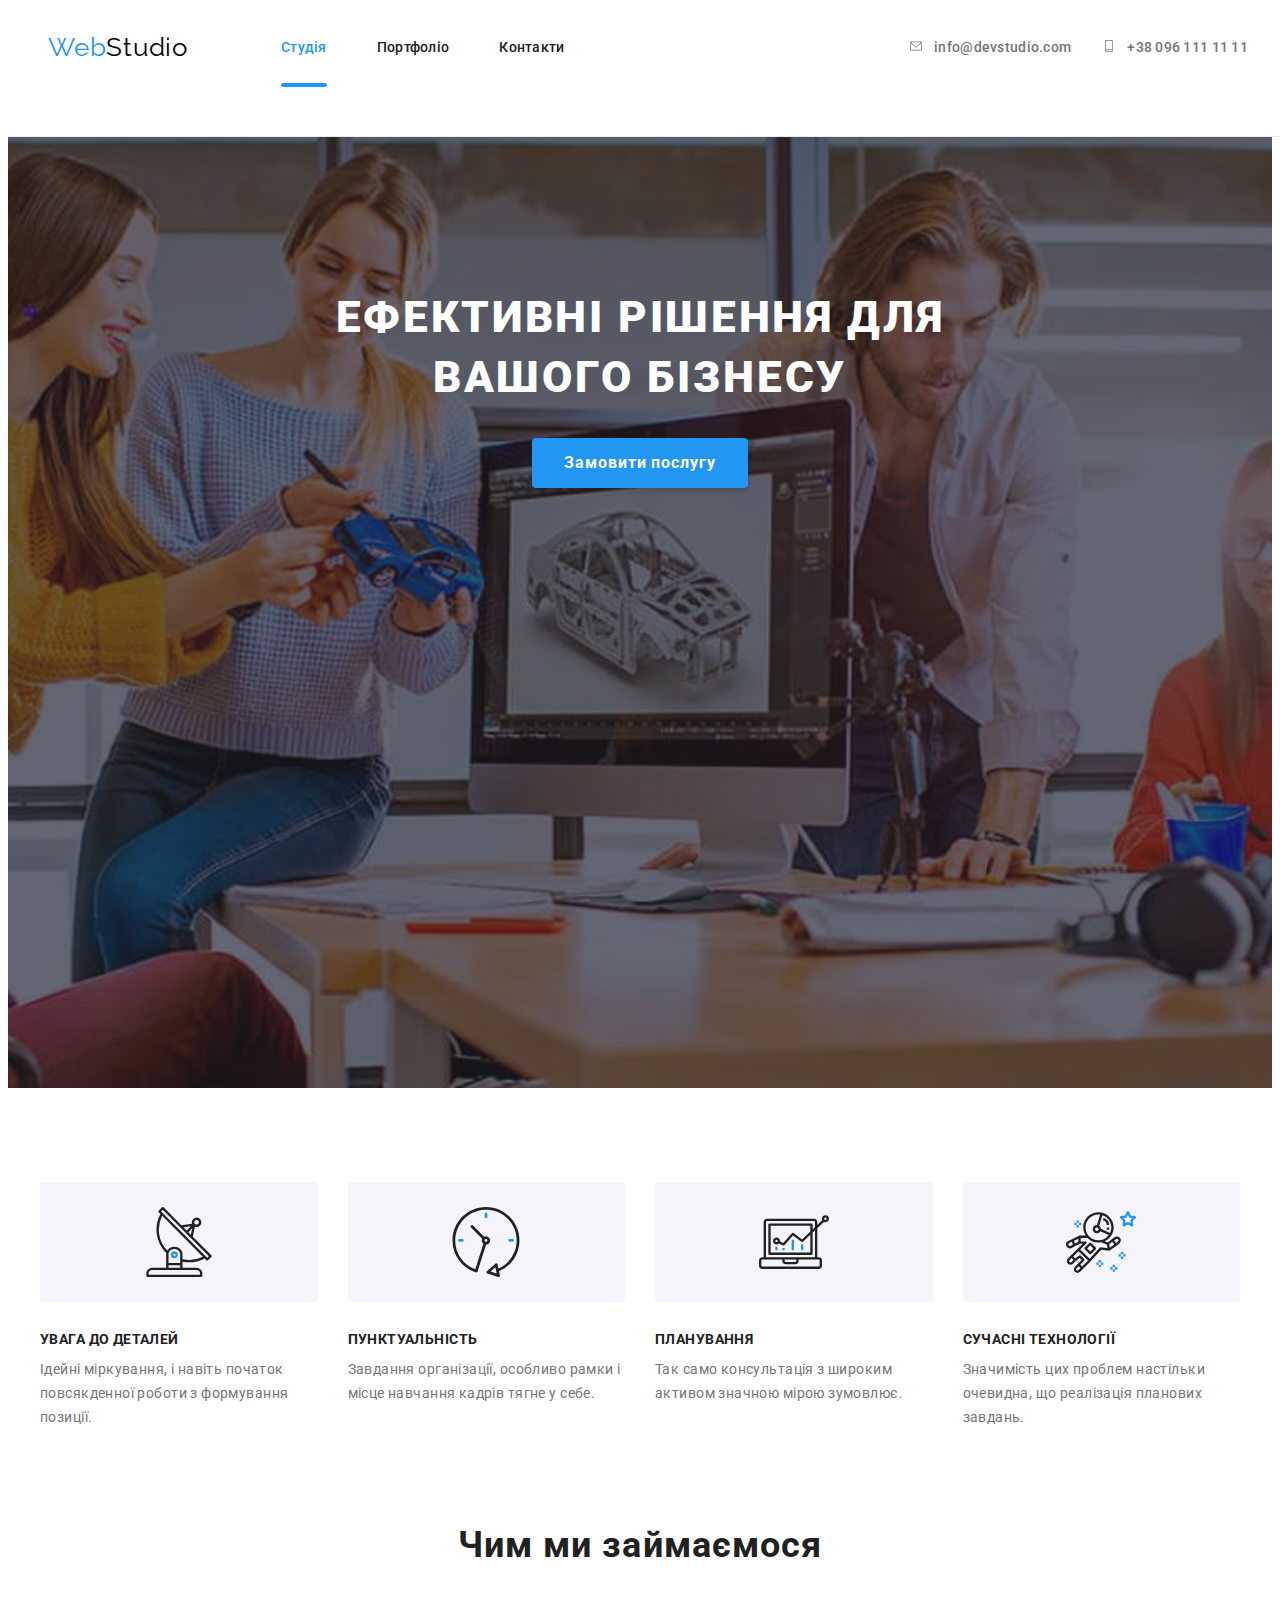
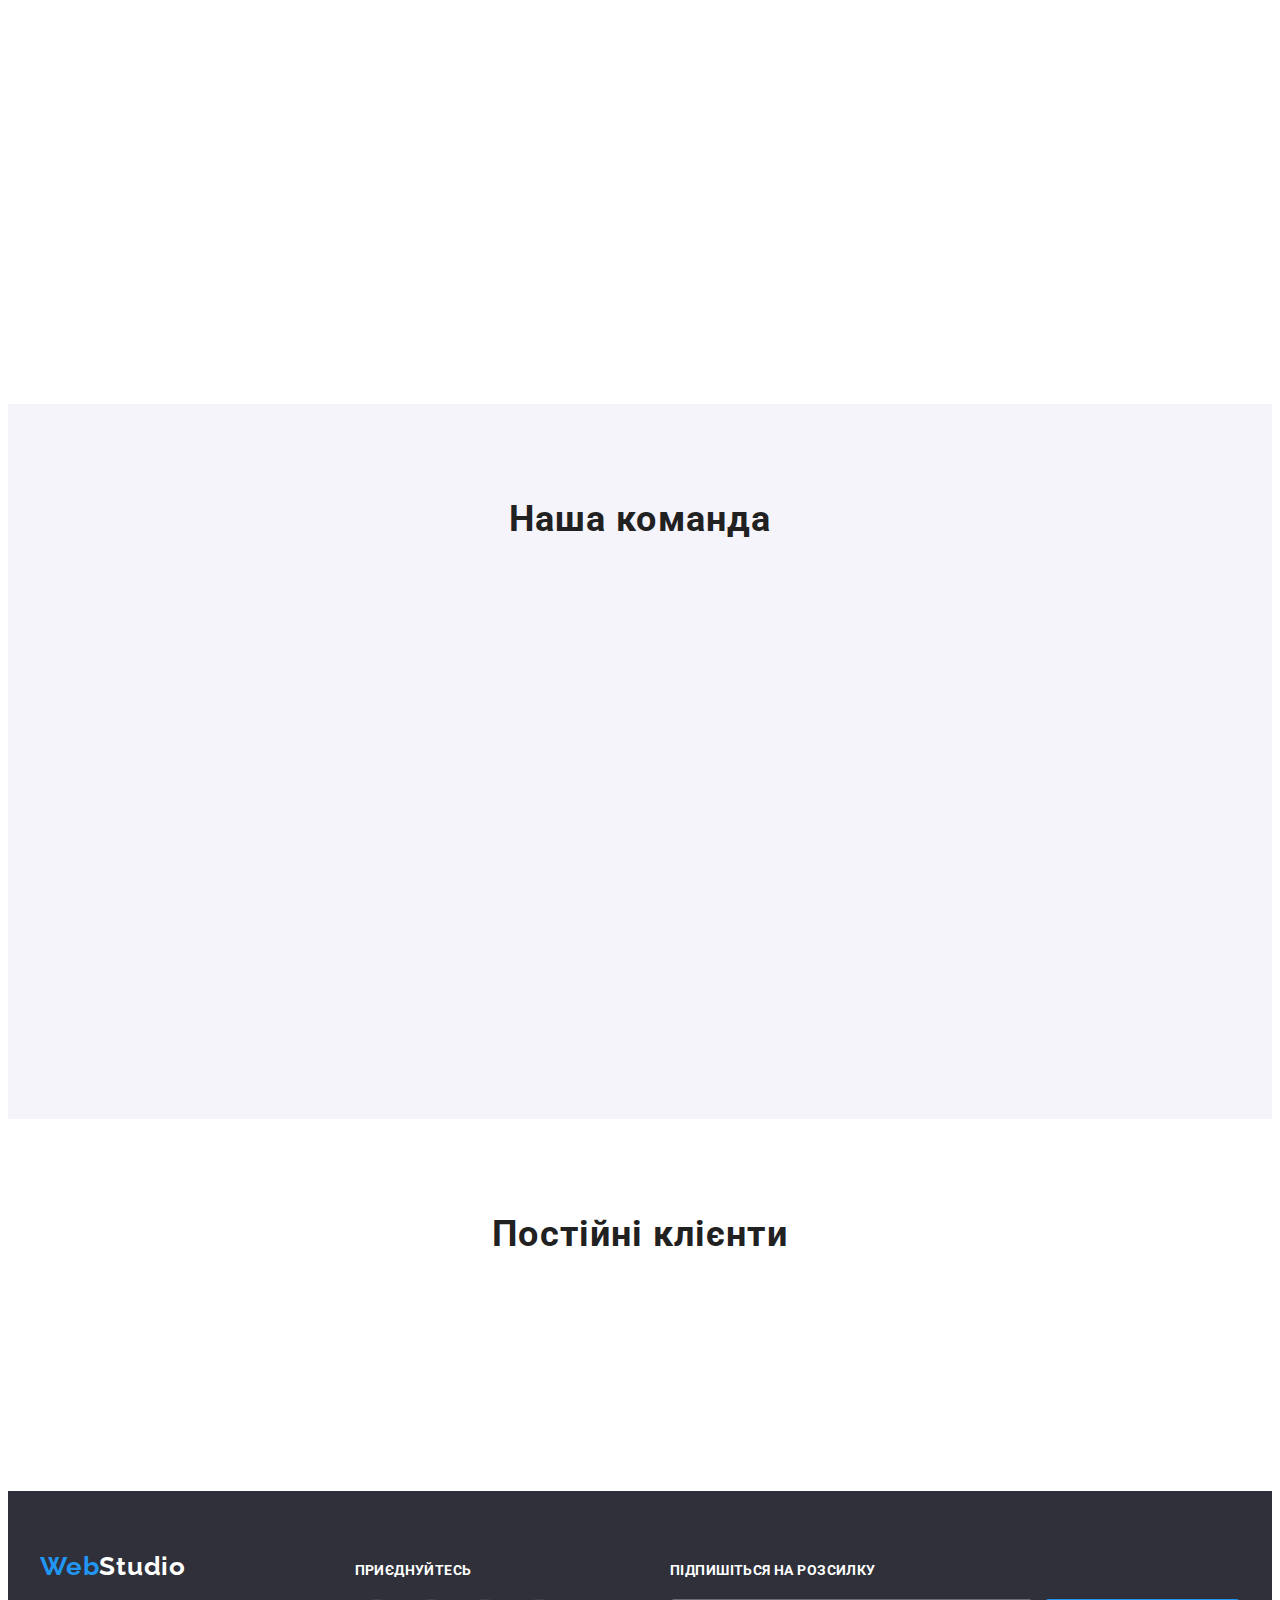
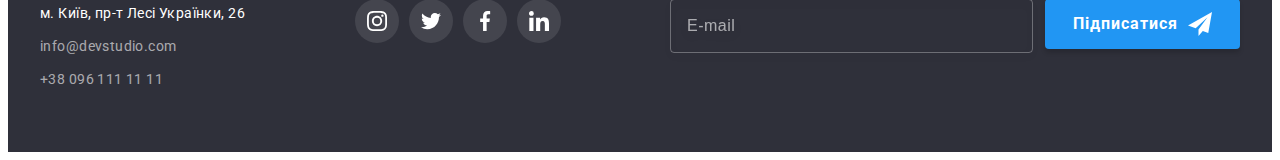
==== commit 91f7d662: "add animation" ====
--- a/index.html
+++ b/index.html
@@ -8,6 +8,7 @@
     <title>WebStudio</title>
     <link rel="preconnect" href="https://fonts.googleapis.com">
     <link rel="preconnect" href="https://fonts.gstatic.com" crossorigin>
+    <link rel="stylesheet" href="https://cdnjs.cloudflare.com/ajax/libs/animate.css/4.1.1/animate.min.css" />
     <link
         href="https://fonts.googleapis.com/css2?family=Raleway:wght@700;900&family=Roboto:wght@400;500;700;900&display=swap"
         rel="stylesheet">
@@ -98,12 +99,14 @@
     <main class="main">
         <section class="hero section overlay">
             <div class="container hero__container">
-                <h1 class="hero__title">Ефективні рішення для вашого бізнесу</h1>
+                <h1 class="hero__title animate__animated animate__jackInTheBox animate__delay-500ms">Ефективні рішення
+                    для вашого бізнесу
+                </h1>
                 <button class="hero__btn" type="button" data-modal-open>Замовити послугу</button>
             </div>
         </section>
         <section class="features section">
-            <div class="container icons">
+            <div class="container icons animate__animated animate__zoomInDown">
                 <h2 class="icons__title visually__hidden">Наші особливості</h2>
                 <ul class="icons__list section-gap">
                     <li class="icons__item list">
@@ -160,7 +163,7 @@
             <div class="container card-set">
                 <h2 class="card-set__caption section-title">Чим ми займаємося</h2>
                 <ul class="card-set__list section-gap">
-                    <li class="card-set__item list">
+                    <li class="card-set__item list wow animate__animated animate__backInLeft animate__delay-700ms">
                         <img srcset="./images/development/desktop.jpg 1x, ./images/development/desktop-2x.jpg 2x"
                             class="card-set__img" src="./images/development/desktop.jpg" width="370"
                             alt="Десктопні додатки">
@@ -168,7 +171,7 @@
                             <h3 class="card-set__tittle">Десктопні додатки</h3>
                         </div>
                     </li>
-                    <li class="card-set__item list">
+                    <li class="card-set__item list wow animate__animated animate__backInUp animate__delay-700ms">
                         <img srcset="./images/development/mobile.jpg 1x, ./images/development/mobile-2x.jpg 2x"
                             class="card-set__img" src="./images/development/mobile.jpg" width="370"
                             alt="Мобільні додатки">
@@ -176,7 +179,7 @@
                             <h3 class="card-set__tittle">Мобільні додатки</h3>
                         </div>
                     </li>
-                    <li class="card-set__item list">
+                    <li class="card-set__item list wow animate__animated animate__backInRight animate__delay-700ms">
                         <img srcset="./images/development/style.jpg 1x, ./images/development/style-2x.jpg 2x"
                             class="card-set__img" src="./images/development/style.jpg" width="370"
                             alt="Дизайнерські рішення">
@@ -191,7 +194,7 @@
             <div class="container people">
                 <h2 class="people__tittle section-title">Наша команда</h2>
                 <ul class="people__list section-gap">
-                    <li class="people__item list">
+                    <li class="people__item list  wow animate__animated animate__backInLeft animate__delay-700ms">
                         <picture>
                             <source srcset="
                                             ./images/team/igor.jpg    1x,
@@ -241,7 +244,7 @@
                             </li>
                         </ul>
                     </li>
-                    <li class="people__item list">
+                    <li class="people__item list  wow animate__animated animate__backInUp animate__delay-700ms">
                         <picture>
                             <source srcset="
                                                                     ./images/team/olga.jpg    1x,
@@ -292,7 +295,7 @@
                             </li>
                         </ul>
                     </li>
-                    <li class="people__item list">
+                    <li class="people__item list wow animate__animated animate__backInDown animate__delay-700ms">
                         <picture>
                             <source srcset="
                                                                     ./images/team/mikola.jpg    1x,
@@ -343,7 +346,7 @@
                             </li>
                         </ul>
                     </li>
-                    <li class="people__item list">
+                    <li class="people__item list wow animate__animated animate__backInRight animate__delay-700ms">
                         <picture>
                             <source srcset="
                                                                     ./images/team/mihaylo.jpg    1x,
@@ -400,37 +403,37 @@
             <div class="container">
                 <h2 class="section-title">Постійні клієнти</h2>
                 <ul class="clients-list section-gap">
-                    <li class="clients-item list">
+                    <li class="clients-item list wow animate__animated animate__flip animate__delay-1.2s">
                         <a class="clients-link" href="" target="_blank" rel="noopener noreferrer nofollow">
                             <svg class="clients-icon" width="106" height="60">
                                 <use href="./images/icons.svg#logo1"></use>
                             </svg></a>
                     </li>
-                    <li class="clients-item list">
+                    <li class="clients-item list wow animate__animated animate__flip animate__delay-1.2s">
                         <a class="clients-link" href="" target="_blank" rel="noopener noreferrer nofollow">
                             <svg class="clients-icon" width="106" height="60">
                                 <use href="./images/icons.svg#logo2"></use>
                             </svg></a>
                     </li>
-                    <li class="clients-item list">
+                    <li class="clients-item list wow animate__animated animate__flip animate__delay-1.2s">
                         <a class="clients-link" href="" target="_blank" rel="noopener noreferrer nofollow">
                             <svg class="clients-icon" width="106" height="60">
                                 <use href="./images/icons.svg#logo3"></use>
                             </svg></a>
                     </li>
-                    <li class="clients-item list">
+                    <li class="clients-item list wow animate__animated animate__flip animate__delay-1.2s">
                         <a class="clients-link" href="" target="_blank" rel="noopener noreferrer nofollow">
                             <svg class="clients-icon" width="106" height="60">
                                 <use href="./images/icons.svg#logo4"></use>
                             </svg></a>
                     </li>
-                    <li class="clients-item list">
+                    <li class="clients-item list wow animate__animated animate__flip animate__delay-1.2s">
                         <a class="clients-link" href="" target="_blank" rel="noopener noreferrer nofollow">
                             <svg class="clients-icon" width="106" height="60">
                                 <use href="./images/icons.svg#logo5"></use>
                             </svg></a>
                     </li>
-                    <li class="clients-item list">
+                    <li class="clients-item list wow animate__animated animate__flip animate__delay-1.2s">
                         <a class="clients-link" href="" target="_blank" rel="noopener noreferrer nofollow">
                             <svg class="clients-icon" width="106" height="60">
                                 <use href="./images/icons.svg#logo6"></use>
@@ -549,6 +552,10 @@
     </div>
     <script src="./js/modal.js"></script>
     <script src="./js/menu.js"></script>
+    <script src="./js/wow.min.js"></script>
+    <script>
+        new WOW().init();
+    </script>
 </body>
 
 </html>--- a/css/main.min.css
+++ b/css/main.min.css
@@ -1 +1 @@
-:root{--most-text-color: #757575;--tittle-text-color: #212121;--logo-color: #000000;--secondary-link-color: #2196f3;--bcgnd-hero-color: #2f303a;--main-hero-color: #ffffff;--bcgnd-team-color: #f5f4fa;--bcgnd-color: #ffffff;--logo-footer-color: #ffffff;--filter-secondary-color: #f5f4fa;--filter-border-color: #eeeeee;--svg-main-color: #afb1b8;--timing-function: cubic-bezier(0.4, 0, 0.2, 1);--time-delay: 250ms;--hero-gradient: linear-gradient( rgba(47, 48, 58, 0.4), rgba(47, 48, 58, 0.4) )}.visually__hidden{position:absolute;width:1px;height:1px;margin:-1px;border:0;padding:0;white-space:nowrap;-webkit-clip-path:inset(100%);clip-path:inset(100%);clip:rect(0 0 0 0);overflow:hidden}.subscribe-btn,.footer-social-link,.footer-social-list,.team__social-link,.team__social-list,.wrapper,.features__icon,.mob-social,.header__container,.header__nav,.modal-close{display:flex;align-items:center}p,h1,h2,h3,h4,h5,h6{margin:0}ul,ol{margin:0;padding-left:0}button{cursor:pointer}address{font-style:normal}img{display:block;max-width:100%;height:auto;width:100%}.list{list-style:none}body{font-family:"Roboto",sans-serif;color:var(--most-text-color);background-color:var(--bcgnd-color);font-size:14px}.section{padding-top:60px;padding-bottom:60px}@media screen and (min-width: 1200px){.section{padding-top:94px;padding-bottom:94px}}.section-gap{display:flex;flex-wrap:wrap;gap:30px}.section-title{margin-bottom:30px;font-size:28px;line-height:1.18;letter-spacing:0.03em;text-align:center;color:var(--tittle-text-color)}@media screen and (min-width: 1200px){.section-title{font-size:36px;line-height:1.17;letter-spacing:0.03em;margin-bottom:50px}}.main{padding-top:60px}@media screen and (min-width: 768px){.main{padding-top:80px}}.container{width:100%;padding-left:15px;padding-right:15px;margin:0 auto}@media screen and (min-width: 480px){.container{max-width:480px}}@media screen and (min-width: 768px){.container{max-width:768px}}@media screen and (min-width: 1200px){.container{max-width:1200px}}.backdrop{position:fixed;top:0;width:100%;height:100%;background-color:rgba(0,0,0,.2);transition:opacity var(--time-delay) var(--timing-function),visibility var(--time-delay) var(--timing-function);z-index:2}.modal{width:95%;background-color:var(--bcgnd-color);box-shadow:0px 1px 3px rgba(0,0,0,.12),0px 1px 1px rgba(0,0,0,.14),0px 2px 1px rgba(0,0,0,.2);border-radius:4px;position:absolute;top:50%;left:50%;transform:translate(-50%, -50%);transition:transform var(--time-delay) var(--timing-function);padding:40px}@media screen and (min-width: 480px){.modal{width:450px}}@media screen and (min-width: 1200px){.modal{width:528px}}.modal-close{position:absolute;top:8px;right:8px;width:30px;height:30px;background-color:rgba(0,0,0,0);border-radius:50%;border:1px solid rgba(0,0,0,.1);justify-content:center;fill:var(--logo-color);transition:fill var(--time-delay) var(--timing-function)}.modal-close:hover,.modal-close:focus{fill:var(--secondary-link-color)}.backdrop.is-hidden{opacity:0;pointer-events:none;visibility:hidden}.backdrop.is-hidden .modal{transform:translate(-50%, -50%) scaley(0) rotate(-180deg)}.modal-tittle{font-weight:700;font-size:20px;line-height:1.5;letter-spacing:0.03em;text-align:center;color:var(--tittle-text-color);margin-bottom:12px}@media screen and (min-width: 1200px){.modal-tittle{font-size:20px;line-height:1.15;letter-spacing:0.03em}}.input-label{display:block;margin-bottom:4px;font-size:12px;line-height:1.17;letter-spacing:0.01em;color:var(--most-text-color)}.modal-input{width:100%;height:40px;border:1px solid rgba(33,33,33,.2);border-radius:4px;padding-left:42px;outline:rgba(0,0,0,0);transition:border-color var(--time-delay) var(--timing-function);cursor:pointer}.modal-input:focus,.modal-input:hover{border-color:var(--secondary-link-color)}.modal-input-wrap{position:relative;margin-bottom:10px}.modal-input-icon{position:absolute;left:12px;top:50%;transform:translateY(-50%);fill:var(--tittle-text-color);transition:fill var(--time-delay) var(--timing-function)}.modal-input:focus+.modal-input-icon,.modal-input:hover+.modal-input-icon{fill:var(--secondary-link-color)}.modal-comm{width:100%;height:120px;resize:none;border:1px solid rgba(33,33,33,.2);border-radius:4px;padding:12px 16px;outline:rgba(0,0,0,0);transition:border-color var(--time-delay) var(--timing-function);margin-bottom:20px;display:block;cursor:pointer}.modal-comm::-moz-placeholder{font-size:12px;line-height:1.17;letter-spacing:0.01em;color:rgba(117,117,117,.5)}.modal-comm:-ms-input-placeholder{font-size:12px;line-height:1.17;letter-spacing:0.01em;color:rgba(117,117,117,.5)}.modal-comm::placeholder{font-size:12px;line-height:1.17;letter-spacing:0.01em;color:rgba(117,117,117,.5)}.modal-comm:focus,.modal-comm:hover{border-color:var(--secondary-link-color)}.rules-link{color:var(--secondary-link-color)}.checkbox-label{font-size:12px;line-height:1.17;letter-spacing:0.03em;color:var(--most-text-color);display:block;text-align:center;position:relative;margin-left:16px;margin-bottom:30px}@media screen and (min-width: 1200px){.checkbox-label{font-size:14px;line-height:1.71;letter-spacing:0.03em}}.checkbox-icon{position:absolute;left:-10px;top:-1px}@media screen and (min-width: 1200px){.checkbox-icon{left:2px;top:3px}}.checkbox:checked~.checkbox-icon{opacity:0}.checkbox-icon-check{opacity:0;position:absolute;left:-10px;top:-1px}@media screen and (min-width: 1200px){.checkbox-icon-check{left:2px;top:3px}}.checkbox:checked~.checkbox-icon-check{opacity:1}.header{padding-top:10px;padding-bottom:10px;position:fixed;width:100%;background-color:var(--bcgnd-color);z-index:1}@media screen and (min-width: 768px){.header{border-bottom:1px solid #ececec;padding-top:21px;padding-bottom:21px;height:80px}}@media screen and (min-width: 1200px){.header{padding-top:24px;padding-bottom:24px}}.header__list{display:none}@media screen and (min-width: 768px){.header__list{display:flex;gap:50px}}.header__container{justify-content:space-between}.header__contact{margin-left:auto}@media screen and (min-width: 768px){.header__contact{display:block}}@media screen and (min-width: 1200px){.header__contact{display:flex;align-items:center;gap:30px}}.link{text-decoration:none;color:var(--tittle-text-color);font-weight:500;line-height:1.14;letter-spacing:.02em;position:relative}.menu__link{color:var(--tittle-text-color);transition:color var(--time-delay) var(--timing-function)}.menu__link:hover,.menu__link:focus{color:var(--secondary-link-color)}.menu__link::after,.menu__link::after{content:"";display:block;width:100%;height:4px;border-radius:2px;background-color:var(--secondary-link-color);position:absolute;bottom:-32px;transform:scaleX(0);transition:transform var(--time-delay) var(--timing-function)}.menu__link:hover::after,.menu__link:focus::after{transform:scaleX(1)}.contact__link{color:var(--most-text-color);transition:color var(--time-delay) var(--timing-function)}.contact__link:hover,.contact__link:focus{color:var(--secondary-link-color)}.contact__link::after,.contact__link::after{content:"";display:block;width:100%;height:4px;border-radius:2px;background-color:var(--secondary-link-color);position:absolute;bottom:-32px;transform:scaleX(0);transition:transform var(--time-delay) var(--timing-function)}.contact__link:hover::after,.contact__link:focus::after{transform:scaleX(1)}@media screen and (min-width: 768px)and (max-width: 1199px){.contact__link{font-size:12px;line-height:1.17;letter-spacing:0.02em}}.contact__icon{fill:currentColor}@media screen and (min-width: 768px){.contact__icon{margin-right:8px;width:14px;height:10px}}@media screen and (min-width: 1200px){.contact__icon{margin-right:10px;width:16px;height:12px}}@media screen and (max-width: 1199px){.header-item{height:14px}}@media screen and (max-width: 1199px){.contact__item{margin-bottom:10px;height:14px}}.logo{text-decoration:none;font-family:"Raleway";font-size:24px;line-height:1.17;letter-spacing:0.03em}@media screen and (min-width: 768px){.logo{font-size:26px;line-height:1.19;letter-spacing:0.03em}}.header__logo{color:var(--logo-color)}@media screen and (min-width: 768px){.header__logo{margin-right:87px}}@media screen and (min-width: 1200px){.header__logo{margin-right:93px}}.logo--blue{color:var(--secondary-link-color)}.current{color:var(--secondary-link-color)}.current::before{content:"";display:block;width:100%;height:4px;border-radius:2px;background-color:var(--secondary-link-color);position:absolute;bottom:-32px}.mob-menu{width:100vw;height:100vh;background-color:var(--main-hero-color);z-index:1;position:fixed;top:0;padding:48px 40px;overflow:auto}.mob-button{padding:0;border:none;background-color:rgba(0,0,0,0);width:40px;height:40px}@media screen and (min-width: 768px){.mob-button--open{display:none}}.mob-button--close{position:absolute;top:-38px;right:-25px}.mob-menu-icon:hover,.mob-menu-icon:focus{fill:var(--secondary-link-color);transition:fill var(--time-delay) var(--timing-function)}.mob-menu-wrap{position:relative;height:100%;display:flex;flex-direction:column;justify-content:space-between}.mob-menu__nav{margin-bottom:64px}.mob-menu__item{margin-bottom:32px}.mob-menu__link{font-size:40px;line-height:1.18;letter-spacing:0.02em;color:var(--tittle-text-color);transition:color var(--time-delay) var(--timing-function)}.mob-menu__link:hover,.mob-menu__link:focus{color:var(--secondary-link-color)}.mob-contact__mail{font-size:24px;line-height:1.17;letter-spacing:0.02em;color:var(--most-text-color)}.current-mob{color:var(--secondary-link-color)}.mob-contact{margin-bottom:64px}.mob-contact__item{margin-bottom:32px}.mob-contact__number{font-size:27px;line-height:1.18;letter-spacing:0.02em;color:var(--secondary-link-color)}@media screen and (min-width: 480px){.mob-contact__number{font-size:34px;line-height:1.18;letter-spacing:0.02em}}.mob-social{gap:10px}@media screen and (max-width: 479px){.mob-social{width:240px;flex-wrap:wrap}}.mob-social__item{padding-right:9px}@media screen and (max-width: 479px){.mob-social__item:nth-child(odd){border-right:1px solid rgba(33,33,33,.2)}}@media screen and (min-width: 480px){.mob-social__item:not(:last-child){border-right:1px solid rgba(33,33,33,.2)}}.mob-social__link{font-size:18px;line-height:1.22;letter-spacing:0.02em;color:var(--secondary-link-color)}.mob-menu.is-hidden{opacity:0;pointer-events:none;visibility:hidden}.hero{background-color:#c4c4c4;color:var(--main-hero-color);padding:118px 60px}@media screen and (min-width: 1200px){.hero{padding-top:200px;padding-bottom:200px}}.hero__container{padding:0}.hero__title{max-width:360px;font-weight:900;font-size:26px;line-height:1.62;letter-spacing:0.06em;text-align:center;text-transform:uppercase;margin-right:auto;margin-left:auto;margin-bottom:30px}@media screen and (min-width: 1200px){.hero__title{max-width:696px;font-size:44px;line-height:1.36;letter-spacing:0.06em}}.hero__btn{color:var(--main-hero-color);background-color:var(--secondary-link-color);font-family:inherit;font-weight:700;font-size:16px;line-height:1.88;letter-spacing:0.06em;box-shadow:0px 4px 4px rgba(0,0,0,.15);border-radius:4px;border:none;width:200px;height:50px;text-align:center;margin:0 auto;display:block;transition:background-color var(--time-delay) var(--timing-function)}@media screen and (min-width: 1200px){.hero__btn{width:216px}}.hero__btn:hover,.hero__btn:focus{background-color:#188ce8;box-shadow:0px 4px 4px rgba(0,0,0,.15);border-radius:4px}.overlay{height:400px;margin-left:auto;margin-right:auto;background-image:var(--hero-gradient),url("../images/hero/hero-mob.jpg");background-repeat:no-repeat;background-size:cover;background-position:center}@media(min-device-pixel-ratio: 2),(-webkit-min-device-pixel-ratio: 2),(min-resolution: 192dpi),(min-resolution: 2dppx){.overlay{background-image:var(--hero-gradient),url("../images/hero/hero-mob-2x.jpg")}}@media screen and (min-width: 768px){.overlay{background-image:var(--hero-gradient),url("../images/hero/hero-tab.jpg")}}@media screen and (min-width: 768px)and (min-device-pixel-ratio: 2),screen and (min-width: 768px)and (-webkit-min-device-pixel-ratio: 2),screen and (min-width: 768px)and (min-resolution: 192dpi),screen and (min-width: 768px)and (min-resolution: 2dppx){.overlay{background-image:var(--hero-gradient),url("../images/hero/hero-tab-2x.jpg")}}@media screen and (min-width: 1200px){.overlay{max-width:1600px;height:600px;background-image:var(--hero-gradient),url("../images/hero/hero.jpg")}}@media screen and (min-width: 1200px)and (min-device-pixel-ratio: 2),screen and (min-width: 1200px)and (-webkit-min-device-pixel-ratio: 2),screen and (min-width: 1200px)and (min-resolution: 192dpi),screen and (min-width: 1200px)and (min-resolution: 2dppx){.overlay{background-image:var(--hero-gradient),url("../images/hero/hero-2x.jpg")}}.features{padding-bottom:0}@media screen and (max-width: 1199px){.features{padding-bottom:60px}}.icons__icon{width:100%;height:120px;background-color:#f5f4fa;border-radius:4px}.features__icon{margin-bottom:30px;justify-content:center}.icons__item{width:100%}@media screen and (min-width: 768px){.icons__item{width:calc((100% - 30px)/2)}}@media screen and (min-width: 1200px){.icons__item{width:calc((100% - 90px)/4)}}.features__title{margin-bottom:10px}.icons__title{font-size:14px;line-height:1.14;letter-spacing:0.03em;text-transform:uppercase;color:var(--tittle-text-color)}@media screen and (max-width: 767px){.icons__title{text-align:center}}.icons__text{line-height:1.71;letter-spacing:.03em}@media screen and (max-width: 1199px){.development{display:none}}.card-set__item{position:relative}.card-set__tittle{font-size:14px;line-height:1.14;letter-spacing:0.03em;text-transform:uppercase;color:var(--bcgnd-color)}.wrapper{position:absolute;bottom:0;width:100%;height:70px;background-color:rgba(47,48,58,.8);justify-content:center}.team{background-color:var(--bcgnd-team-color)}.team__img{margin-bottom:30px}.people__item{background-color:var(--bcgnd-color);box-shadow:0px 1px 3px rgba(0,0,0,.12),0px 1px 1px rgba(0,0,0,.14),0px 2px 1px rgba(0,0,0,.2);border-radius:0px 0px 4px 4px;padding-bottom:24px;width:100%}@media screen and (min-width: 768px){.people__item{width:calc((100% - 30px)/2)}}@media screen and (min-width: 1200px){.people__item{width:calc((100% - 90px)/4);padding-bottom:30px}}.people__name{font-weight:500;font-size:16px;line-height:1.19;letter-spacing:0.03em;text-align:center;color:var(--tittle-text-color)}.team__name{margin-bottom:10px}.team__text{margin-bottom:16px}.people__text{font-size:16px;line-height:1.19;letter-spacing:0.03em;text-align:center}.team__social-list{gap:10px;margin:0 auto}.people__social-list{width:206px}.people__social-item{width:44px;height:44px}.team__social-link{justify-content:center}.people__social-link{border-radius:50%;width:100%;height:100%;color:var(--svg-main-color);transition:background-color var(--time-delay) var(--timing-function),color var(--time-delay) var(--timing-function)}.people__social-link:hover,.people__social-link:focus{background-color:var(--secondary-link-color);color:var(--bcgnd-color)}.people__social-icon{fill:currentColor}.clients-link{width:100%;height:100%;display:flex;align-items:center;justify-content:center;color:var(--svg-main-color);border:1px solid #afb1b8;border-radius:4px;transition:color var(--time-delay) var(--timing-function),border var(--time-delay) var(--timing-function)}.clients-link:hover,.clients-link:focus{color:var(--secondary-link-color);border:1px solid var(--secondary-link-color)}.clients-icon{fill:currentColor}.clients-item{width:calc((100% - 30px)/2);height:92px}@media screen and (min-width: 768px){.clients-item{width:calc((100% - 60px)/3)}}@media screen and (min-width: 1200px){.clients-item{width:calc((100% - 150px)/6)}}.footer{background-color:var(--bcgnd-hero-color);padding-top:60px;padding-bottom:60px}.footer-logo{text-decoration:none;font-family:"Raleway";font-weight:700;font-size:26px;line-height:1.19;letter-spacing:0.03em;color:var(--logo-footer-color);margin-bottom:20px;display:block}.footer-item:not(:last-child){margin-bottom:8px}@media screen and (min-width: 1200px){.footer-item:not(:last-child){margin-bottom:9px}}.footer-link,.footer-contact{text-decoration:none;line-height:1.71;letter-spacing:.03em}.footer-link{color:var(--main-hero-color)}.footer-contact{color:rgba(255,255,255,.6);transition:color var(--time-delay) var(--timing-function)}.footer-contact:hover,.footer-contact:focus{color:var(--secondary-link-color)}.footer-container{display:flex}@media screen and (max-width: 767px){.footer-container{gap:60px}}@media screen and (max-width: 1199px){.footer-container{text-align:center;flex-wrap:wrap;justify-content:center}}@media screen and (min-width: 1200px){.footer-container{align-items:baseline;justify-content:space-between}}.footer-social-list{width:206px;gap:10px;margin:0 auto}.footer-social-item{width:44px;height:44px}.footer-social-link{border-radius:50%;width:100%;height:100%;justify-content:center;background-color:rgba(255,255,255,.1);transition:background-color var(--time-delay) var(--timing-function)}.footer-social-link:hover,.footer-social-link:focus{background-color:var(--secondary-link-color)}.footer-social-icon{fill:var(--bcgnd-color)}.footer-social-tittle{font-size:14px;line-height:1.14;letter-spacing:0.03em;text-transform:uppercase;color:var(--bcgnd-color);margin-bottom:20px}@media screen and (min-width: 1200px){.footer-subscribe-form{display:flex;gap:12px}}.footer-subscribe{width:100%}@media screen and (min-width: 768px)and (max-width: 1199px){.footer-subscribe{width:450px;margin-top:60px}}@media screen and (min-width: 1200px){.footer-subscribe{width:570px}}.footer-subscribe-input{width:100%;height:50px;background-color:rgba(0,0,0,0);border:1px solid rgba(255,255,255,.3);filter:drop-shadow(0px 4px 4px rgba(0, 0, 0, 0.15));border-radius:4px;padding-left:16px;padding-right:16px;font-size:16px;line-height:1.25;letter-spacing:0.03em;color:var(--bcgnd-color);outline:rgba(0,0,0,0);margin-bottom:20px}.footer-subscribe-input::-moz-placeholder{font-size:16px;line-height:1.25;letter-spacing:0.03em;color:rgba(255,255,255,.6)}.footer-subscribe-input:-ms-input-placeholder{font-size:16px;line-height:1.25;letter-spacing:0.03em;color:rgba(255,255,255,.6)}.footer-subscribe-input::placeholder{font-size:16px;line-height:1.25;letter-spacing:0.03em;color:rgba(255,255,255,.6)}@media screen and (min-width: 1200px){.footer-subscribe-input{width:358px}}@media screen and (min-width: 768px)and (max-width: 1199px){.footer-adress-container{margin-right:165px}}.subscribe-btn{color:var(--main-hero-color);background-color:var(--secondary-link-color);font-family:inherit;font-weight:700;font-size:16px;line-height:1.88;letter-spacing:0.06em;box-shadow:0px 4px 4px rgba(0,0,0,.15);border-radius:4px;border:none;width:200px;height:50px;margin:0 auto;gap:10px;justify-content:center;padding:13px 28px;transition:background-color var(--time-delay) var(--timing-function)}.subscribe-btn:hover,.subscribe-btn:focus{background-color:#188ce8;box-shadow:0px 4px 4px rgba(0,0,0,.15);border-radius:4px}.filter-list{display:flex;margin-bottom:50px;gap:8px;justify-content:center}.filter-btn{font-family:inherit;font-weight:500;font-size:16px;line-height:1.62;letter-spacing:0.03em;text-align:center;color:var(--tittle-text-color);background-color:var(--filter-secondary-color);border-radius:4px;border:none;cursor:pointer;padding:6px 22px;transition:color var(--time-delay) var(--timing-function),background-color var(--time-delay) var(--timing-function),box-shadow var(--time-delay) var(--timing-function)}.filter-btn:focus,.filter-btn:hover{color:var(--main-hero-color);background-color:var(--secondary-link-color);box-shadow:0px 3px 1px rgba(0,0,0,.1),0px 1px 2px rgba(0,0,0,.08),0px 2px 2px rgba(0,0,0,.12);border-radius:4px;border:none}.galery-title{position:absolute;white-space:nowrap;width:1px;height:1px;overflow:hidden;border:0;padding:0;clip:rect(0 0 0 0);-webkit-clip-path:inset(50%);clip-path:inset(50%);margin:-1px}.galery-list{flex-wrap:wrap}.galery-item{width:calc((100% - 60px)/3);border:1px solid var(--filter-border-color)}.galery-card{font-size:18px;line-height:3;letter-spacing:0.06em;color:var(--tittle-text-color);margin-bottom:4px}.galery-article{font-size:16px;line-height:1.88;letter-spacing:0.03em;color:var(--most-text-color)}.galery-link{text-decoration:none;display:block;transition:box-shadow var(--time-delay) var(--timing-function)}.galery-link:hover,.galery-link:focus{box-shadow:0px 1px 1px rgba(0,0,0,.12),0px 4px 4px rgba(0,0,0,.06),1px 4px 6px rgba(0,0,0,.16)}.galery-text{position:absolute;top:0;padding:63px 24px;font-size:18px;line-height:1.56;letter-spacing:0.03em;color:var(--main-hero-color);background-color:rgba(33,150,243,.9);height:100%;transform:translateY(101%);transition:transform var(--time-delay) var(--timing-function)}.galery-item:hover .galery-text,.galery-item:focus .galery-text{transform:translateY(0)}.galery-text-wrap{position:relative;overflow:hidden}.card-padding{padding:20px 24px}/*# sourceMappingURL=main.min.css.map */+:root{--most-text-color: #757575;--tittle-text-color: #212121;--logo-color: #000000;--secondary-link-color: #2196f3;--bcgnd-hero-color: #2f303a;--main-hero-color: #ffffff;--bcgnd-team-color: #f5f4fa;--bcgnd-color: #ffffff;--logo-footer-color: #ffffff;--filter-secondary-color: #f5f4fa;--filter-border-color: #eeeeee;--svg-main-color: #afb1b8;--timing-function: cubic-bezier(0.4, 0, 0.2, 1);--time-delay: 250ms;--hero-gradient: linear-gradient( rgba(47, 48, 58, 0.4), rgba(47, 48, 58, 0.4) )}.visually__hidden{position:absolute;width:1px;height:1px;margin:-1px;border:0;padding:0;white-space:nowrap;-webkit-clip-path:inset(100%);clip-path:inset(100%);clip:rect(0 0 0 0);overflow:hidden}.subscribe-btn,.footer-social-link,.footer-social-list,.team__social-link,.team__social-list,.wrapper,.features__icon,.mob-social,.header__container,.header__nav,.modal-close{display:flex;align-items:center}p,h1,h2,h3,h4,h5,h6{margin:0}ul,ol{margin:0;padding-left:0}button{cursor:pointer}address{font-style:normal}img{display:block;max-width:100%;height:auto;width:100%}.list{list-style:none}body{font-family:"Roboto",sans-serif;color:var(--most-text-color);background-color:var(--bcgnd-color);font-size:14px}.section{padding-top:60px;padding-bottom:60px}@media screen and (min-width: 1200px){.section{padding-top:94px;padding-bottom:94px}}.section-gap{display:flex;flex-wrap:wrap;gap:30px}.section-title{margin-bottom:30px;font-size:28px;line-height:1.18;letter-spacing:0.03em;text-align:center;color:var(--tittle-text-color)}@media screen and (min-width: 1200px){.section-title{font-size:36px;line-height:1.17;letter-spacing:0.03em;margin-bottom:50px}}.main{padding-top:60px}@media screen and (min-width: 768px){.main{padding-top:80px}}.container{width:100%;padding-left:15px;padding-right:15px;margin:0 auto}@media screen and (min-width: 480px){.container{max-width:480px}}@media screen and (min-width: 768px){.container{max-width:768px}}@media screen and (min-width: 1200px){.container{max-width:1200px}}.backdrop{position:fixed;top:0;width:100%;height:100%;background-color:rgba(0,0,0,.2);transition:opacity var(--time-delay) var(--timing-function),visibility var(--time-delay) var(--timing-function);z-index:2}.modal{width:95%;background-color:var(--bcgnd-color);box-shadow:0px 1px 3px rgba(0,0,0,.12),0px 1px 1px rgba(0,0,0,.14),0px 2px 1px rgba(0,0,0,.2);border-radius:4px;position:absolute;top:50%;left:50%;transform:translate(-50%, -50%);transition:transform var(--time-delay) var(--timing-function);padding:40px}@media screen and (min-width: 480px){.modal{width:450px}}@media screen and (min-width: 1200px){.modal{width:528px}}.modal-close{position:absolute;top:8px;right:8px;width:30px;height:30px;background-color:rgba(0,0,0,0);border-radius:50%;border:1px solid rgba(0,0,0,.1);justify-content:center;fill:var(--logo-color);transition:fill var(--time-delay) var(--timing-function)}.modal-close:hover,.modal-close:focus{fill:var(--secondary-link-color)}.backdrop.is-hidden{opacity:0;pointer-events:none;visibility:hidden}.backdrop.is-hidden .modal{transform:translate(-50%, -50%) scaley(0) rotate(-180deg)}.modal-tittle{font-weight:700;font-size:20px;line-height:1.5;letter-spacing:0.03em;text-align:center;color:var(--tittle-text-color);margin-bottom:12px}@media screen and (min-width: 1200px){.modal-tittle{font-size:20px;line-height:1.15;letter-spacing:0.03em}}.input-label{display:block;margin-bottom:4px;font-size:12px;line-height:1.17;letter-spacing:0.01em;color:var(--most-text-color)}.modal-input{width:100%;height:40px;border:1px solid rgba(33,33,33,.2);border-radius:4px;padding-left:42px;outline:rgba(0,0,0,0);transition:border-color var(--time-delay) var(--timing-function);cursor:pointer}.modal-input:focus,.modal-input:hover{border-color:var(--secondary-link-color)}.modal-input-wrap{position:relative;margin-bottom:10px}.modal-input-icon{position:absolute;left:12px;top:50%;transform:translateY(-50%);fill:var(--tittle-text-color);transition:fill var(--time-delay) var(--timing-function)}.modal-input:focus+.modal-input-icon,.modal-input:hover+.modal-input-icon{fill:var(--secondary-link-color)}.modal-comm{width:100%;height:120px;resize:none;border:1px solid rgba(33,33,33,.2);border-radius:4px;padding:12px 16px;outline:rgba(0,0,0,0);transition:border-color var(--time-delay) var(--timing-function);margin-bottom:20px;display:block;cursor:pointer}.modal-comm::-moz-placeholder{font-size:12px;line-height:1.17;letter-spacing:0.01em;color:rgba(117,117,117,.5)}.modal-comm:-ms-input-placeholder{font-size:12px;line-height:1.17;letter-spacing:0.01em;color:rgba(117,117,117,.5)}.modal-comm::placeholder{font-size:12px;line-height:1.17;letter-spacing:0.01em;color:rgba(117,117,117,.5)}.modal-comm:focus,.modal-comm:hover{border-color:var(--secondary-link-color)}.rules-link{color:var(--secondary-link-color)}.checkbox-label{font-size:12px;line-height:1.17;letter-spacing:0.03em;color:var(--most-text-color);display:block;text-align:center;position:relative;margin-left:16px;margin-bottom:30px}@media screen and (min-width: 1200px){.checkbox-label{font-size:14px;line-height:1.71;letter-spacing:0.03em}}.checkbox-icon{position:absolute;left:-10px;top:-1px}@media screen and (min-width: 1200px){.checkbox-icon{left:2px;top:3px}}.checkbox:checked~.checkbox-icon{opacity:0}.checkbox-icon-check{opacity:0;position:absolute;left:-10px;top:-1px}@media screen and (min-width: 1200px){.checkbox-icon-check{left:2px;top:3px}}.checkbox:checked~.checkbox-icon-check{opacity:1}.header{padding-top:10px;padding-bottom:10px;position:fixed;width:100%;background-color:var(--bcgnd-color);z-index:1}@media screen and (min-width: 768px){.header{border-bottom:1px solid #ececec;padding-top:21px;padding-bottom:21px;height:80px}}@media screen and (min-width: 1200px){.header{padding-top:24px;padding-bottom:24px}}.header__list{display:none}@media screen and (min-width: 768px){.header__list{display:flex;gap:50px}}.header__container{justify-content:space-between}.header__contact{margin-left:auto}@media screen and (min-width: 768px){.header__contact{display:block}}@media screen and (min-width: 1200px){.header__contact{display:flex;align-items:center;gap:30px}}.link{text-decoration:none;color:var(--tittle-text-color);font-weight:500;line-height:1.14;letter-spacing:.02em;position:relative}.menu__link{color:var(--tittle-text-color);transition:color var(--time-delay) var(--timing-function)}.menu__link:hover,.menu__link:focus{color:var(--secondary-link-color)}.menu__link::after,.menu__link::after{content:"";display:block;width:100%;height:4px;border-radius:2px;background-color:var(--secondary-link-color);position:absolute;bottom:-32px;transform:scaleX(0);transition:transform var(--time-delay) var(--timing-function)}.menu__link:hover::after,.menu__link:focus::after{transform:scaleX(1)}.contact__link{color:var(--most-text-color);transition:color var(--time-delay) var(--timing-function)}.contact__link:hover,.contact__link:focus{color:var(--secondary-link-color)}.contact__link::after,.contact__link::after{content:"";display:block;width:100%;height:4px;border-radius:2px;background-color:var(--secondary-link-color);position:absolute;bottom:-32px;transform:scaleX(0);transition:transform var(--time-delay) var(--timing-function)}.contact__link:hover::after,.contact__link:focus::after{transform:scaleX(1)}@media screen and (min-width: 768px)and (max-width: 1199px){.contact__link{font-size:12px;line-height:1.17;letter-spacing:0.02em}}.contact__icon{fill:currentColor}@media screen and (min-width: 768px){.contact__icon{margin-right:8px;width:14px;height:10px}}@media screen and (min-width: 1200px){.contact__icon{margin-right:10px;width:16px;height:12px}}@media screen and (max-width: 1199px){.header-item{height:14px}}@media screen and (max-width: 1199px){.contact__item{margin-bottom:10px;height:14px}}.logo{text-decoration:none;font-family:"Raleway";font-size:24px;line-height:1.17;letter-spacing:0.03em}@media screen and (min-width: 768px){.logo{font-size:26px;line-height:1.19;letter-spacing:0.03em}}.header__logo{color:var(--logo-color)}@media screen and (min-width: 768px){.header__logo{margin-right:87px}}@media screen and (min-width: 1200px){.header__logo{margin-right:93px}}.logo--blue{color:var(--secondary-link-color)}.current{color:var(--secondary-link-color)}.current::before{content:"";display:block;width:100%;height:4px;border-radius:2px;background-color:var(--secondary-link-color);position:absolute;bottom:-32px}.mob-menu{width:100vw;height:100vh;background-color:var(--main-hero-color);z-index:1;position:fixed;top:0;padding:48px 40px;overflow:auto}@media screen and (min-width: 768px){.mob-menu{display:none}}.mob-button{padding:0;border:none;background-color:rgba(0,0,0,0);width:40px;height:40px}@media screen and (min-width: 768px){.mob-button--open{display:none}}.mob-button--close{position:absolute;top:-38px;right:-25px}.mob-menu-icon:hover,.mob-menu-icon:focus{fill:var(--secondary-link-color);transition:fill var(--time-delay) var(--timing-function)}.mob-menu-wrap{position:relative;height:100%;display:flex;flex-direction:column;justify-content:space-between}.mob-menu__nav{margin-bottom:64px}.mob-menu__item{margin-bottom:32px}.mob-menu__link{font-size:40px;line-height:1.18;letter-spacing:0.02em;color:var(--tittle-text-color);transition:color var(--time-delay) var(--timing-function)}.mob-menu__link:hover,.mob-menu__link:focus{color:var(--secondary-link-color)}.mob-contact__mail{font-size:24px;line-height:1.17;letter-spacing:0.02em;color:var(--most-text-color)}.current-mob{color:var(--secondary-link-color)}.mob-contact{margin-bottom:64px}.mob-contact__item{margin-bottom:32px}.mob-contact__number{font-size:27px;line-height:1.18;letter-spacing:0.02em;color:var(--secondary-link-color)}@media screen and (min-width: 480px){.mob-contact__number{font-size:34px;line-height:1.18;letter-spacing:0.02em}}.mob-social{gap:10px}@media screen and (max-width: 479px){.mob-social{width:240px;flex-wrap:wrap}}.mob-social__item{padding-right:9px}@media screen and (max-width: 479px){.mob-social__item:nth-child(odd){border-right:1px solid rgba(33,33,33,.2)}}@media screen and (min-width: 480px){.mob-social__item:not(:last-child){border-right:1px solid rgba(33,33,33,.2)}}.mob-social__link{font-size:18px;line-height:1.22;letter-spacing:0.02em;color:var(--secondary-link-color)}.mob-menu.is-hidden{opacity:0;pointer-events:none;visibility:hidden}.hero{background-color:#c4c4c4;color:var(--main-hero-color);padding:118px 60px}@media screen and (min-width: 1200px){.hero{padding-top:200px;padding-bottom:200px}}.hero__container{padding:0}.hero__title{max-width:360px;font-weight:900;font-size:26px;line-height:1.62;letter-spacing:0.06em;text-align:center;text-transform:uppercase;margin-right:auto;margin-left:auto;margin-bottom:30px}@media screen and (min-width: 1200px){.hero__title{max-width:696px;font-size:44px;line-height:1.36;letter-spacing:0.06em}}.hero__btn{color:var(--main-hero-color);background-color:var(--secondary-link-color);font-family:inherit;font-weight:700;font-size:16px;line-height:1.88;letter-spacing:0.06em;box-shadow:0px 4px 4px rgba(0,0,0,.15);border-radius:4px;border:none;width:200px;height:50px;text-align:center;margin:0 auto;display:block;transition:background-color var(--time-delay) var(--timing-function)}@media screen and (min-width: 1200px){.hero__btn{width:216px}}.hero__btn:hover,.hero__btn:focus{background-color:#188ce8;box-shadow:0px 4px 4px rgba(0,0,0,.15);border-radius:4px}.overlay{height:400px;margin-left:auto;margin-right:auto;background-image:var(--hero-gradient),url("../images/hero/hero-mob.jpg");background-repeat:no-repeat;background-size:cover;background-position:center}@media(min-device-pixel-ratio: 2),(-webkit-min-device-pixel-ratio: 2),(min-resolution: 192dpi),(min-resolution: 2dppx){.overlay{background-image:var(--hero-gradient),url("../images/hero/hero-mob-2x.jpg")}}@media screen and (min-width: 768px){.overlay{background-image:var(--hero-gradient),url("../images/hero/hero-tab.jpg")}}@media screen and (min-width: 768px)and (min-device-pixel-ratio: 2),screen and (min-width: 768px)and (-webkit-min-device-pixel-ratio: 2),screen and (min-width: 768px)and (min-resolution: 192dpi),screen and (min-width: 768px)and (min-resolution: 2dppx){.overlay{background-image:var(--hero-gradient),url("../images/hero/hero-tab-2x.jpg")}}@media screen and (min-width: 1200px){.overlay{max-width:1600px;height:600px;background-image:var(--hero-gradient),url("../images/hero/hero.jpg")}}@media screen and (min-width: 1200px)and (min-device-pixel-ratio: 2),screen and (min-width: 1200px)and (-webkit-min-device-pixel-ratio: 2),screen and (min-width: 1200px)and (min-resolution: 192dpi),screen and (min-width: 1200px)and (min-resolution: 2dppx){.overlay{background-image:var(--hero-gradient),url("../images/hero/hero-2x.jpg")}}.features{padding-bottom:0}@media screen and (max-width: 1199px){.features{padding-bottom:60px}}.icons__icon{width:100%;height:120px;background-color:#f5f4fa;border-radius:4px}.features__icon{margin-bottom:30px;justify-content:center}.icons__item{width:100%}@media screen and (min-width: 768px){.icons__item{width:calc((100% - 30px)/2)}}@media screen and (min-width: 1200px){.icons__item{width:calc((100% - 90px)/4)}}.features__title{margin-bottom:10px}.icons__title{font-size:14px;line-height:1.14;letter-spacing:0.03em;text-transform:uppercase;color:var(--tittle-text-color)}@media screen and (max-width: 767px){.icons__title{text-align:center}}.icons__text{line-height:1.71;letter-spacing:.03em}@media screen and (max-width: 1199px){.development{display:none}}.card-set__item{position:relative}.card-set__tittle{font-size:14px;line-height:1.14;letter-spacing:0.03em;text-transform:uppercase;color:var(--bcgnd-color)}.wrapper{position:absolute;bottom:0;width:100%;height:70px;background-color:rgba(47,48,58,.8);justify-content:center}.team{background-color:var(--bcgnd-team-color)}.team__img{margin-bottom:30px}.people__item{background-color:var(--bcgnd-color);box-shadow:0px 1px 3px rgba(0,0,0,.12),0px 1px 1px rgba(0,0,0,.14),0px 2px 1px rgba(0,0,0,.2);border-radius:0px 0px 4px 4px;padding-bottom:24px;width:100%}@media screen and (min-width: 768px){.people__item{width:calc((100% - 30px)/2)}}@media screen and (min-width: 1200px){.people__item{width:calc((100% - 90px)/4);padding-bottom:30px}}.people__name{font-weight:500;font-size:16px;line-height:1.19;letter-spacing:0.03em;text-align:center;color:var(--tittle-text-color)}.team__name{margin-bottom:10px}.team__text{margin-bottom:16px}.people__text{font-size:16px;line-height:1.19;letter-spacing:0.03em;text-align:center}.team__social-list{gap:10px;margin:0 auto}.people__social-list{width:206px}.people__social-item{width:44px;height:44px}.team__social-link{justify-content:center}.people__social-link{border-radius:50%;width:100%;height:100%;color:var(--svg-main-color);transition:background-color var(--time-delay) var(--timing-function),color var(--time-delay) var(--timing-function)}.people__social-link:hover,.people__social-link:focus{background-color:var(--secondary-link-color);color:var(--bcgnd-color)}.people__social-icon{fill:currentColor}.clients-link{width:100%;height:100%;display:flex;align-items:center;justify-content:center;color:var(--svg-main-color);border:1px solid #afb1b8;border-radius:4px;transition:color var(--time-delay) var(--timing-function),border var(--time-delay) var(--timing-function)}.clients-link:hover,.clients-link:focus{color:var(--secondary-link-color);border:1px solid var(--secondary-link-color)}.clients-icon{fill:currentColor}.clients-item{width:calc((100% - 30px)/2);height:92px}@media screen and (min-width: 768px){.clients-item{width:calc((100% - 60px)/3)}}@media screen and (min-width: 1200px){.clients-item{width:calc((100% - 150px)/6)}}.footer{background-color:var(--bcgnd-hero-color);padding-top:60px;padding-bottom:60px}.footer-logo{text-decoration:none;font-family:"Raleway";font-weight:700;font-size:26px;line-height:1.19;letter-spacing:0.03em;color:var(--logo-footer-color);margin-bottom:20px;display:block}.footer-item:not(:last-child){margin-bottom:8px}@media screen and (min-width: 1200px){.footer-item:not(:last-child){margin-bottom:9px}}.footer-link,.footer-contact{text-decoration:none;line-height:1.71;letter-spacing:.03em}.footer-link{color:var(--main-hero-color)}.footer-contact{color:rgba(255,255,255,.6);transition:color var(--time-delay) var(--timing-function)}.footer-contact:hover,.footer-contact:focus{color:var(--secondary-link-color)}.footer-container{display:flex}@media screen and (max-width: 767px){.footer-container{gap:60px}}@media screen and (max-width: 1199px){.footer-container{text-align:center;flex-wrap:wrap;justify-content:center}}@media screen and (min-width: 1200px){.footer-container{align-items:baseline;justify-content:space-between}}.footer-social-list{width:206px;gap:10px;margin:0 auto}.footer-social-item{width:44px;height:44px}.footer-social-link{border-radius:50%;width:100%;height:100%;justify-content:center;background-color:rgba(255,255,255,.1);transition:background-color var(--time-delay) var(--timing-function)}.footer-social-link:hover,.footer-social-link:focus{background-color:var(--secondary-link-color)}.footer-social-icon{fill:var(--bcgnd-color)}.footer-social-tittle{font-size:14px;line-height:1.14;letter-spacing:0.03em;text-transform:uppercase;color:var(--bcgnd-color);margin-bottom:20px}@media screen and (min-width: 1200px){.footer-subscribe-form{display:flex;gap:12px}}.footer-subscribe{width:100%}@media screen and (min-width: 768px)and (max-width: 1199px){.footer-subscribe{width:450px;margin-top:60px}}@media screen and (min-width: 1200px){.footer-subscribe{width:570px}}.footer-subscribe-input{width:100%;height:50px;background-color:rgba(0,0,0,0);border:1px solid rgba(255,255,255,.3);filter:drop-shadow(0px 4px 4px rgba(0, 0, 0, 0.15));border-radius:4px;padding-left:16px;padding-right:16px;font-size:16px;line-height:1.25;letter-spacing:0.03em;color:var(--bcgnd-color);outline:rgba(0,0,0,0);margin-bottom:20px}.footer-subscribe-input::-moz-placeholder{font-size:16px;line-height:1.25;letter-spacing:0.03em;color:rgba(255,255,255,.6)}.footer-subscribe-input:-ms-input-placeholder{font-size:16px;line-height:1.25;letter-spacing:0.03em;color:rgba(255,255,255,.6)}.footer-subscribe-input::placeholder{font-size:16px;line-height:1.25;letter-spacing:0.03em;color:rgba(255,255,255,.6)}@media screen and (min-width: 1200px){.footer-subscribe-input{width:358px}}@media screen and (min-width: 768px)and (max-width: 1199px){.footer-adress-container{margin-right:165px}}.subscribe-btn{color:var(--main-hero-color);background-color:var(--secondary-link-color);font-family:inherit;font-weight:700;font-size:16px;line-height:1.88;letter-spacing:0.06em;box-shadow:0px 4px 4px rgba(0,0,0,.15);border-radius:4px;border:none;width:200px;height:50px;margin:0 auto;gap:10px;justify-content:center;padding:13px 28px;transition:background-color var(--time-delay) var(--timing-function)}.subscribe-btn:hover,.subscribe-btn:focus{background-color:#188ce8;box-shadow:0px 4px 4px rgba(0,0,0,.15);border-radius:4px}@media screen and (min-width: 768px){.filter-list{display:flex;gap:8px;margin-bottom:50px;justify-content:center}}.filter__mob-top{display:flex;gap:8px}@media screen and (max-width: 767px){.filter__mob-top{margin-bottom:15px}}.filter__mob-bottom{display:flex;gap:8px}@media screen and (max-width: 767px){.filter__mob-bottom{margin-bottom:40px}}.filter-btn{font-family:inherit;font-weight:500;font-size:16px;line-height:1.62;letter-spacing:0.03em;text-align:center;color:var(--tittle-text-color);background-color:var(--filter-secondary-color);border-radius:4px;border:none;cursor:pointer;padding:6px 22px;transition:color var(--time-delay) var(--timing-function),background-color var(--time-delay) var(--timing-function),box-shadow var(--time-delay) var(--timing-function)}.filter-btn:focus,.filter-btn:hover{color:var(--main-hero-color);background-color:var(--secondary-link-color);box-shadow:0px 3px 1px rgba(0,0,0,.1),0px 1px 2px rgba(0,0,0,.08),0px 2px 2px rgba(0,0,0,.12);border-radius:4px;border:none}.galery-title{position:absolute;white-space:nowrap;width:1px;height:1px;overflow:hidden;border:0;padding:0;clip:rect(0 0 0 0);-webkit-clip-path:inset(50%);clip-path:inset(50%);margin:-1px}.galery-item{width:100%;border:1px solid var(--filter-border-color)}@media screen and (min-width: 768px){.galery-item{width:calc((100% - 30px)/2)}}@media screen and (min-width: 1200px){.galery-item{width:calc((100% - 60px)/3)}}.galery-card{font-size:18px;line-height:3;letter-spacing:0.06em;color:var(--tittle-text-color);margin-bottom:4px}.galery-article{font-size:16px;line-height:1.88;letter-spacing:0.03em;color:var(--most-text-color)}.galery-link{text-decoration:none;display:block;transition:box-shadow var(--time-delay) var(--timing-function)}.galery-link:hover,.galery-link:focus{box-shadow:0px 1px 1px rgba(0,0,0,.12),0px 4px 4px rgba(0,0,0,.06),1px 4px 6px rgba(0,0,0,.16)}.galery-text{position:absolute;top:0;padding:63px 24px;font-size:18px;line-height:1.56;letter-spacing:0.03em;color:var(--main-hero-color);background-color:rgba(33,150,243,.9);height:100%;transform:translateY(101%);transition:transform var(--time-delay) var(--timing-function)}.galery-item:hover .galery-text,.galery-item:focus .galery-text{transform:translateY(0)}.galery-text-wrap{position:relative;overflow:hidden}.card-padding{padding:20px 24px}/*# sourceMappingURL=main.min.css.map */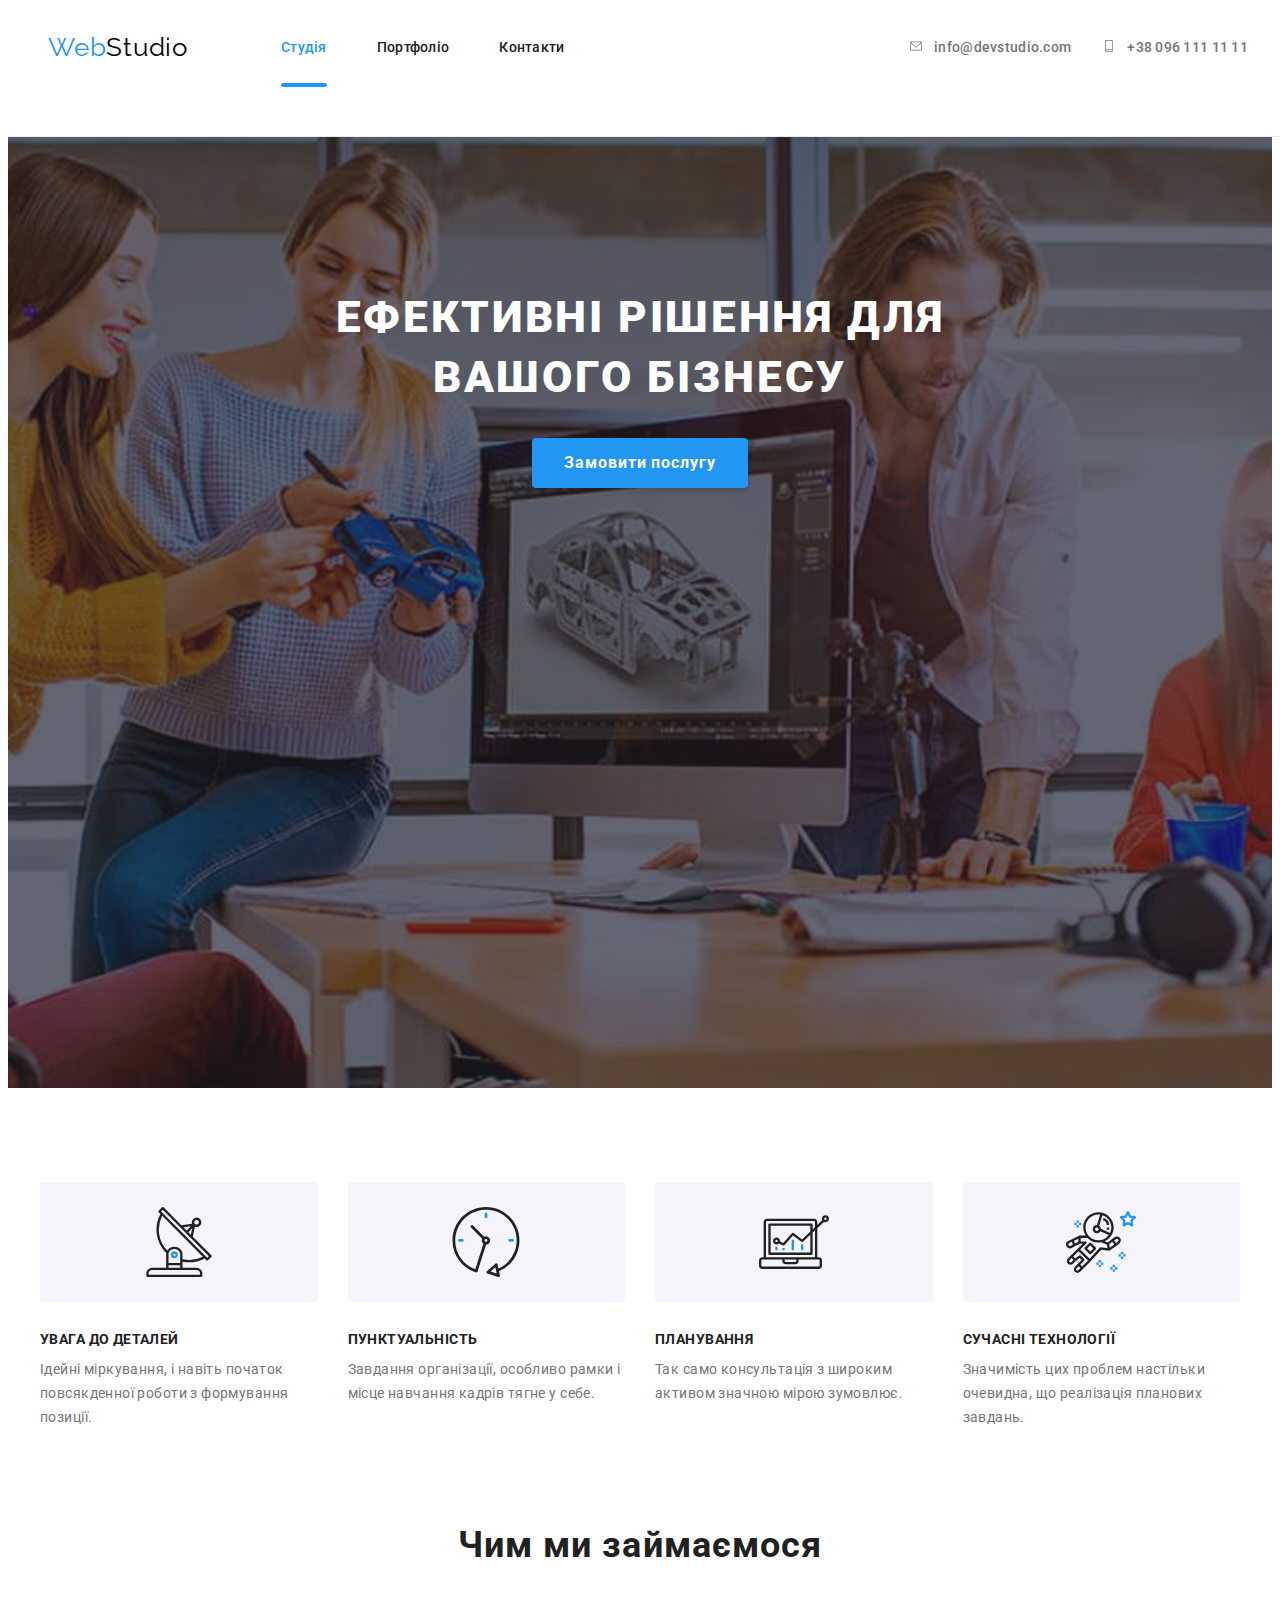
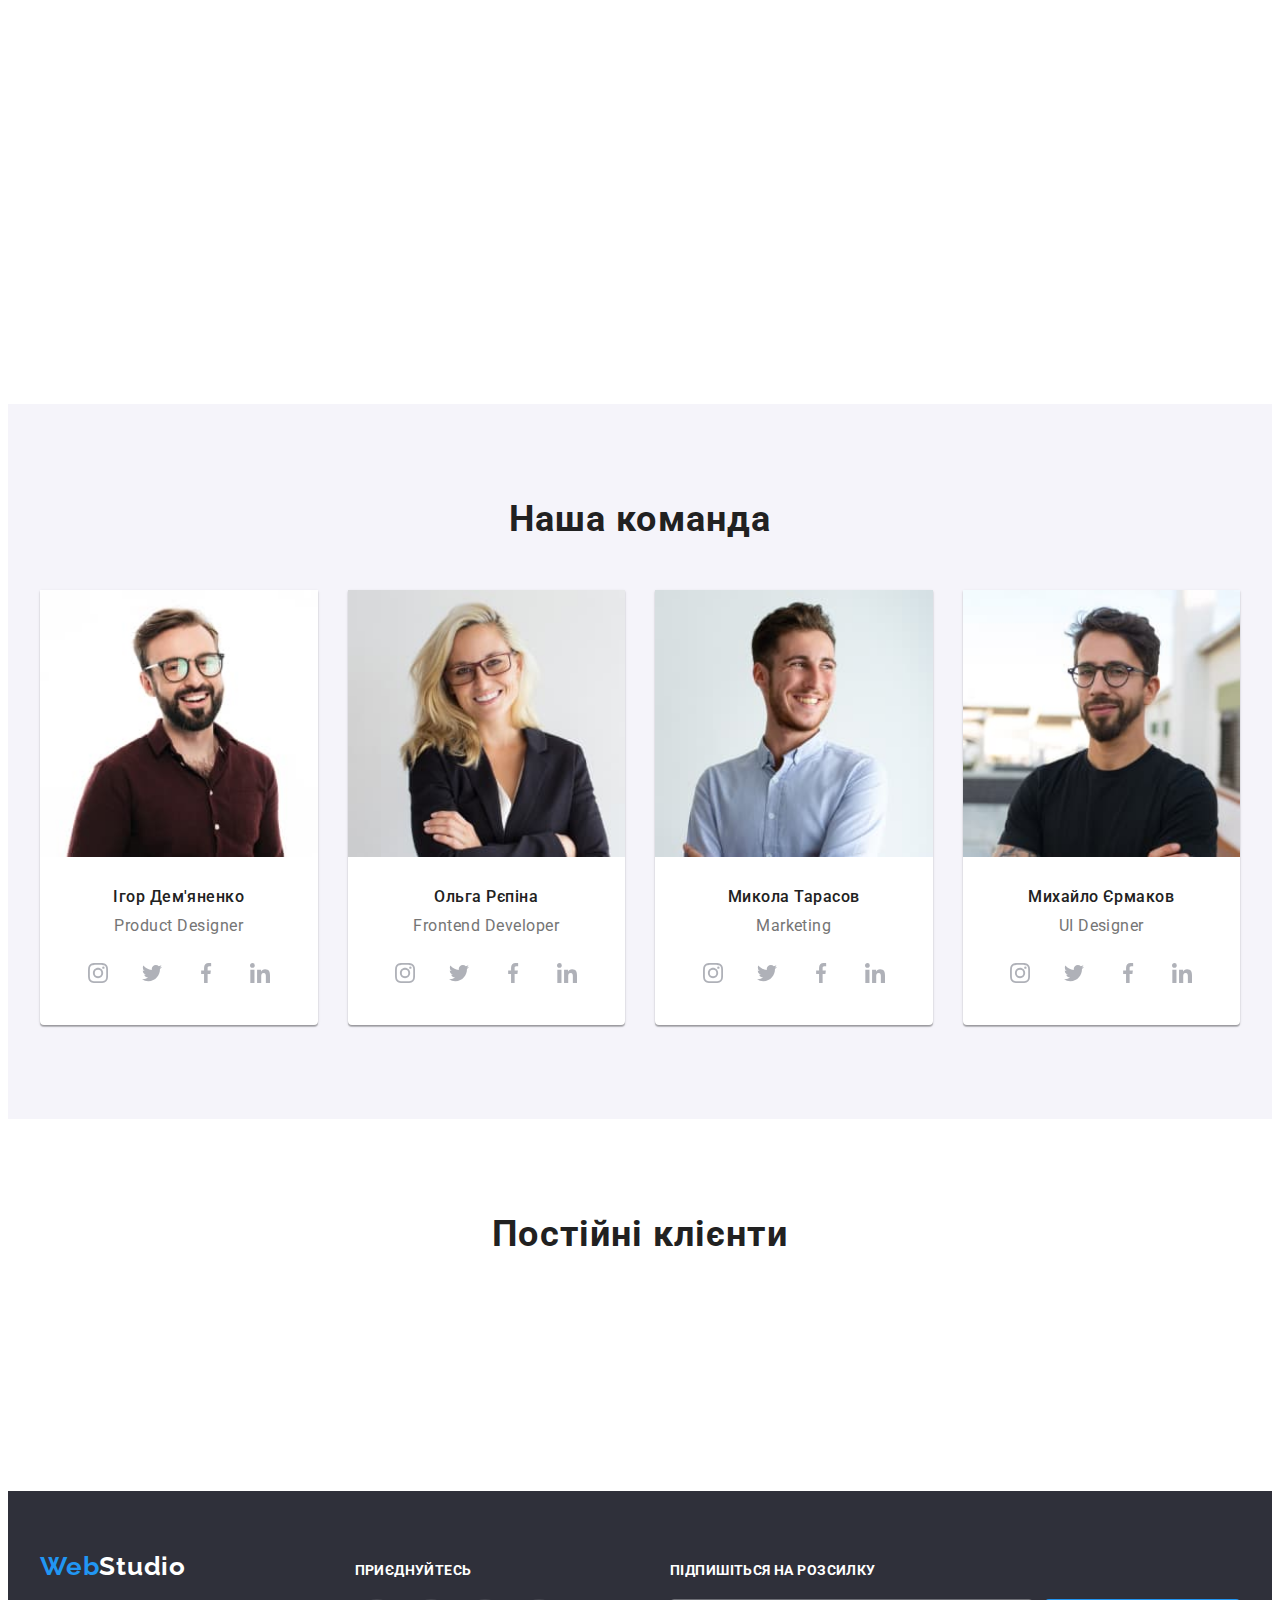
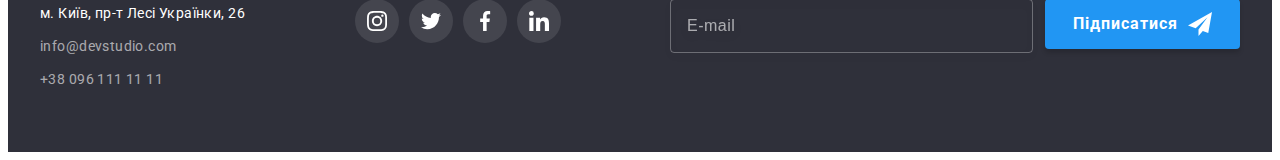
==== commit 7c61818a: "Update index.html" ====
--- a/index.html
+++ b/index.html
@@ -194,7 +194,7 @@
             <div class="container people">
                 <h2 class="people__tittle section-title">Наша команда</h2>
                 <ul class="people__list section-gap">
-                    <li class="people__item list  wow animate__animated animate__backInLeft animate__delay-700ms">
+                    <li class="people__item list">
                         <picture>
                             <source srcset="
                                             ./images/team/igor.jpg    1x,
@@ -244,7 +244,7 @@
                             </li>
                         </ul>
                     </li>
-                    <li class="people__item list  wow animate__animated animate__backInUp animate__delay-700ms">
+                    <li class="people__item list">
                         <picture>
                             <source srcset="
                                                                     ./images/team/olga.jpg    1x,
@@ -295,7 +295,7 @@
                             </li>
                         </ul>
                     </li>
-                    <li class="people__item list wow animate__animated animate__backInDown animate__delay-700ms">
+                    <li class="people__item list">
                         <picture>
                             <source srcset="
                                                                     ./images/team/mikola.jpg    1x,
@@ -346,7 +346,7 @@
                             </li>
                         </ul>
                     </li>
-                    <li class="people__item list wow animate__animated animate__backInRight animate__delay-700ms">
+                    <li class="people__item list">
                         <picture>
                             <source srcset="
                                                                     ./images/team/mihaylo.jpg    1x,
